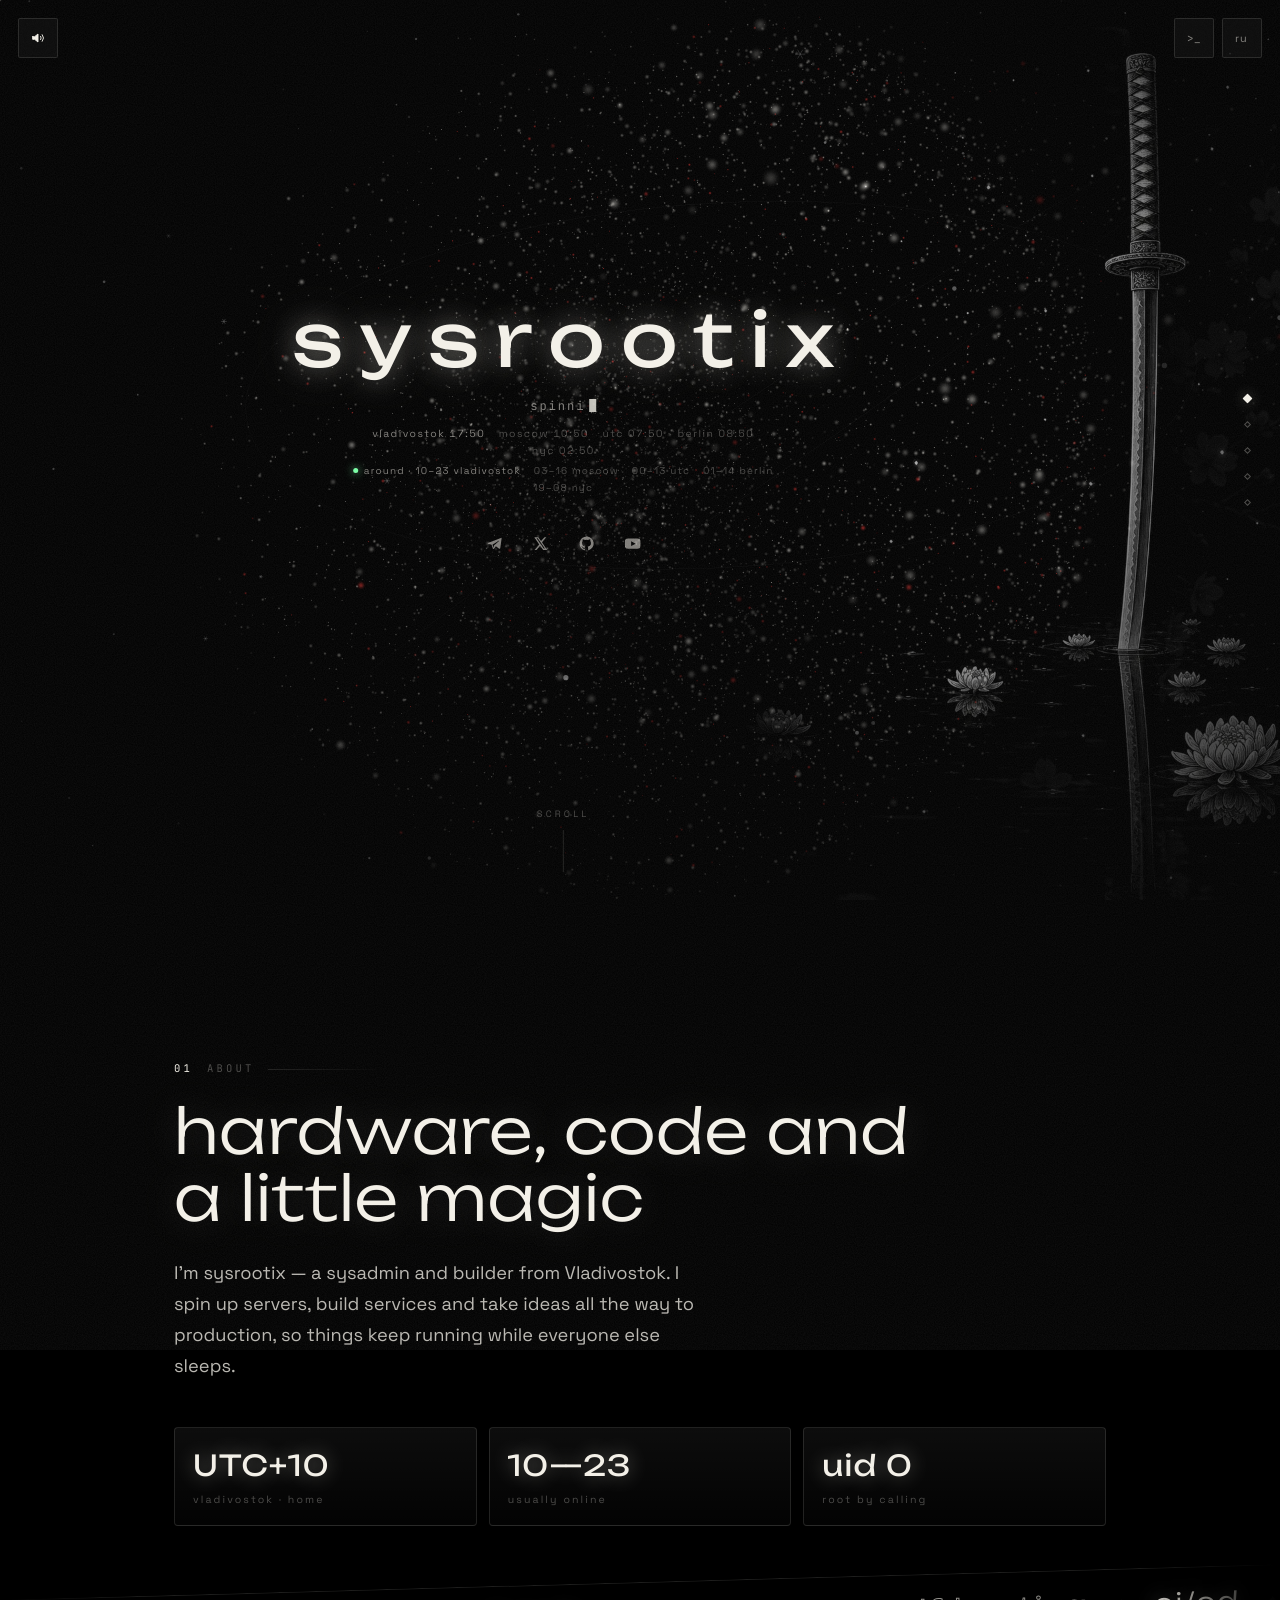
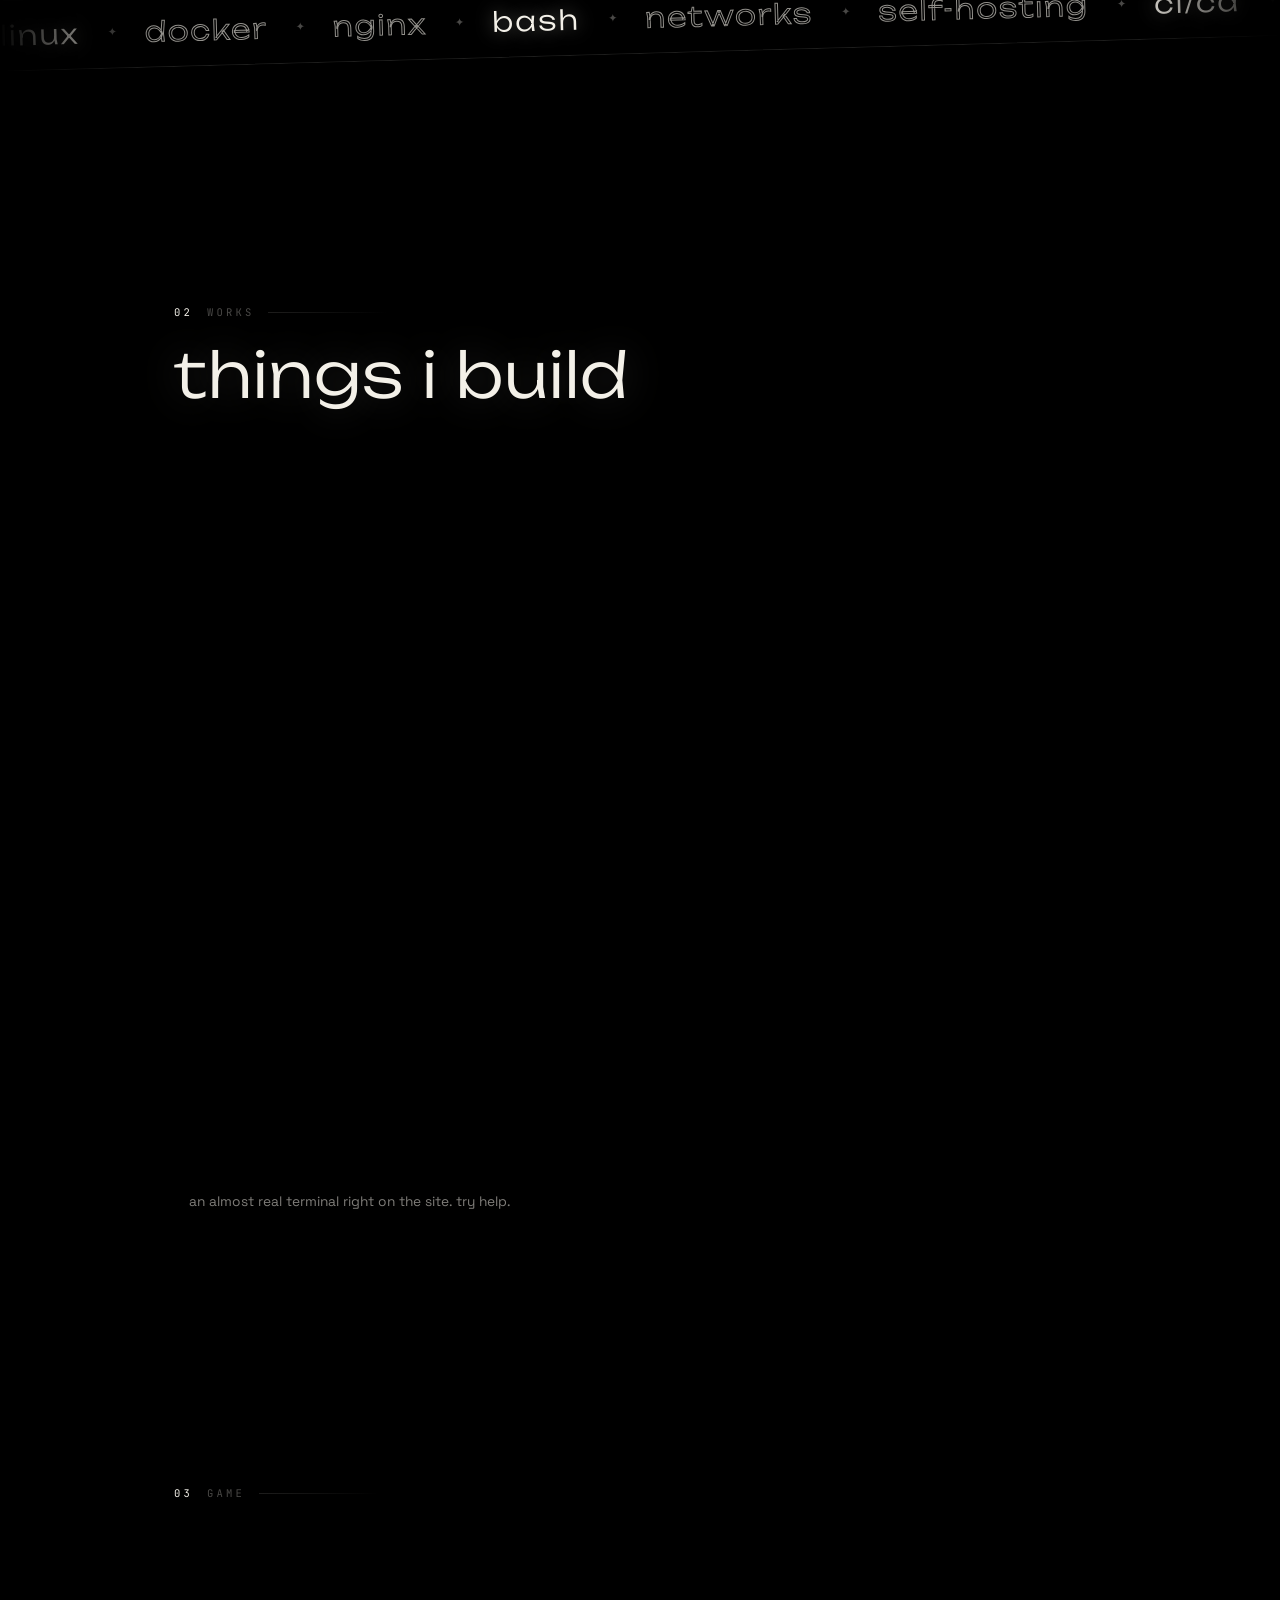
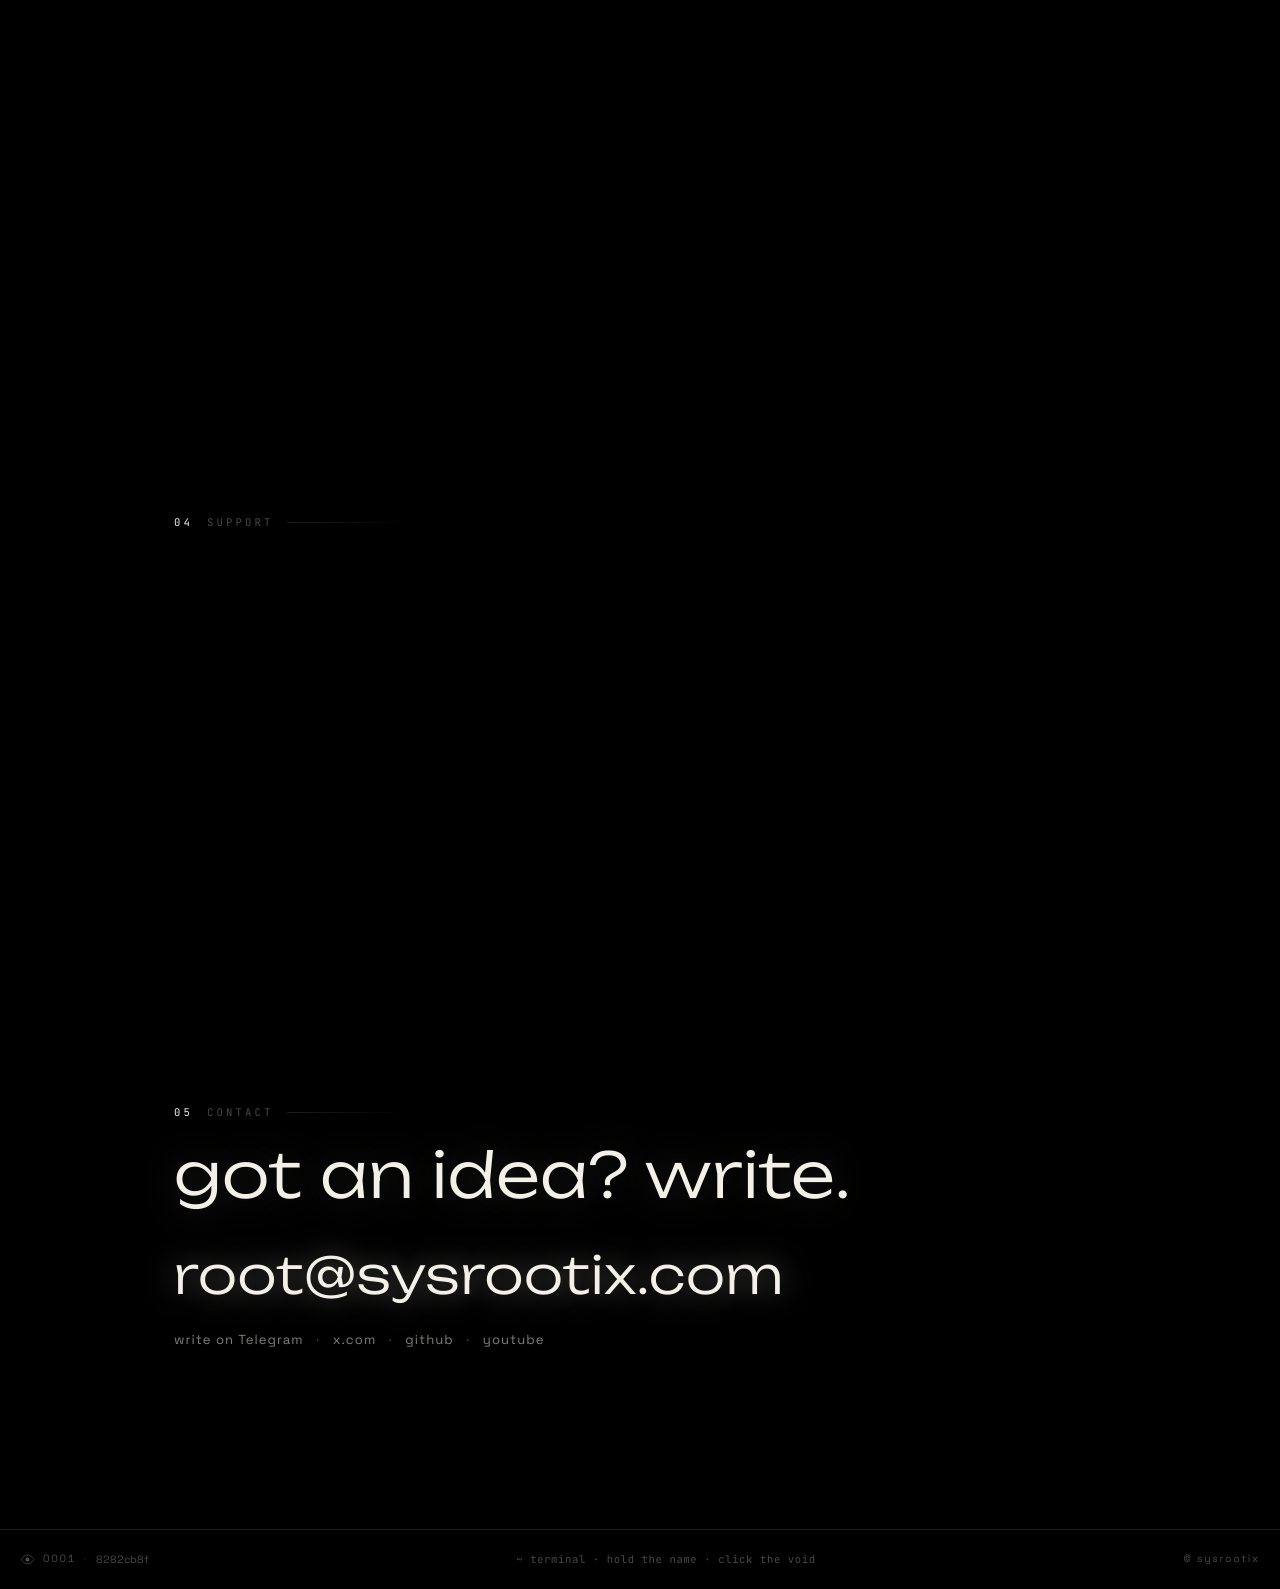
==== index.html @ 0878c4a5 "Turn the card into a 3D portfolio with a particle sigil, terminal and katana.exe game. - Particle si" ====
<!DOCTYPE html>
<html lang="ru">
<head>
  <meta charset="utf-8">
  <meta name="viewport" content="width=device-width, initial-scale=1, viewport-fit=cover">
  <meta name="color-scheme" content="dark">
  <meta name="theme-color" content="#000000">
  <title>sysrootix</title>
  <meta name="description" content="sysadmin / builder / sysrootix">
  <link rel="canonical" href="https://sysrootix.com/">
  <meta property="og:type" content="website">
  <meta property="og:title" content="sysrootix">
  <meta property="og:description" content="sysadmin / builder / sysrootix">
  <meta property="og:url" content="https://sysrootix.com/">
  <meta property="og:image" content="https://sysrootix.com/assets/og.png">
  <meta property="og:image:width" content="1200">
  <meta property="og:image:height" content="630">
  <meta property="og:video" content="https://sysrootix.com/assets/og.mp4">
  <meta property="og:video:type" content="video/mp4">
  <meta property="og:video:width" content="1200">
  <meta property="og:video:height" content="630">
  <meta name="twitter:card" content="summary_large_image">
  <meta name="twitter:title" content="sysrootix">
  <meta name="twitter:description" content="sysadmin / builder / sysrootix">
  <meta name="twitter:image" content="https://sysrootix.com/assets/og.png">
  <link rel="icon" href="assets/favicon.svg" type="image/svg+xml">
  <link rel="icon" href="assets/favicon-32.png" type="image/png" sizes="32x32">
  <link rel="icon" href="assets/favicon-64.png" type="image/png" sizes="64x64">
  <link rel="apple-touch-icon" href="assets/apple-touch.png">
  <link rel="preconnect" href="https://fonts.googleapis.com">
  <link rel="preconnect" href="https://fonts.gstatic.com" crossorigin>
  <link href="https://fonts.googleapis.com/css2?family=JetBrains+Mono:wght@400;500&family=Space+Grotesk:wght@400;500&family=Unbounded:wght@300;400;500&display=swap" rel="stylesheet">
  <link rel="modulepreload" href="assets/vendor/three.module.min.js">
  <link rel="stylesheet" href="styles.css?v=8">
  <script>
    try {
      if (!sessionStorage.getItem("sx.boot") && !matchMedia("(prefers-reduced-motion: reduce)").matches) {
        document.documentElement.classList.add("booting");
      }
    } catch (e) {}
  </script>
</head>
<body>
  <div class="boot" id="boot" aria-hidden="true">
    <pre class="boot-log" id="boot-log"></pre>
    <div class="boot-bar"><span></span></div>
  </div>

  <video class="void" autoplay muted loop playsinline preload="metadata" poster="assets/og.png" aria-hidden="true">
    <source src="assets/og.mp4" type="video/mp4">
  </video>
  <video class="blade" autoplay muted loop playsinline preload="metadata" poster="assets/katana.jpg" aria-hidden="true">
    <source src="assets/katana.mp4?v=2" type="video/mp4">
  </video>
  <canvas id="scene" aria-hidden="true"></canvas>
  <canvas id="field" aria-hidden="true"></canvas>
  <div class="vignette" aria-hidden="true"></div>
  <div class="lamp" aria-hidden="true"></div>
  <div class="grain" aria-hidden="true"></div>
  <div class="progress" aria-hidden="true"><span></span></div>

  <button class="sound" type="button" aria-pressed="true" aria-label="Выключить звук">
    <svg class="i-off" viewBox="0 0 24 24" aria-hidden="true">
      <path d="M4 10v4h3l5 4V6L7 10H4z"/>
      <path d="M16.5 8.5 20 12l-3.5 3.5M20 8.5 16.5 12 20 15.5" fill="none"/>
    </svg>
    <svg class="i-on" viewBox="0 0 24 24" aria-hidden="true">
      <path d="M4 10v4h3l5 4V6L7 10H4z"/>
      <path d="M16 9.5a4.5 4.5 0 0 1 0 5M18.4 7a8 8 0 0 1 0 10" fill="none"/>
    </svg>
  </button>
  <div class="top-right">
    <button class="chip js-term" type="button" aria-label="Терминал" data-i18n-aria="term">&gt;_</button>
    <button class="chip lang" type="button" id="lang" aria-label="English">en</button>
  </div>

  <nav class="dots" aria-label="Разделы" data-i18n-aria="sections">
    <a href="#top" data-i18n-aria="navTop" aria-label="Наверх"><span></span></a>
    <a href="#about" data-i18n-aria="navAbout" aria-label="Обо мне"><span></span></a>
    <a href="#works" data-i18n-aria="navWorks" aria-label="Работы"><span></span></a>
    <a href="#play" data-i18n-aria="navPlay" aria-label="Игра"><span></span></a>
    <a href="#contact" data-i18n-aria="navContact" aria-label="Связь"><span></span></a>
  </nav>

  <main>
    <section class="hero" id="top" data-shape="0">
      <img class="sigil" src="assets/logo.svg" alt="" width="120" height="120">
      <h1 class="name" id="name" aria-label="sysrootix"><span>s</span><span>y</span><span>s</span><span>r</span><span>o</span><span>o</span><span>t</span><span>i</span><span>x</span></h1>
      <p class="status"><span class="typed" id="typed">sysadmin / builder / sysrootix</span><span class="caret" aria-hidden="true"></span></p>
      <p class="when" id="when"></p>
      <p class="hours" id="hours"></p>

      <nav class="socials" data-i18n-aria="socials" aria-label="Соцсети">
        <button type="button" class="js-qr" data-qr="assets/qr/tg.svg" data-copy="https://t.me/sysrootix" data-name="Telegram" data-href="https://t.me/sysrootix" aria-label="QR Telegram">
          <svg viewBox="0 0 24 24" aria-hidden="true"><path d="M20.7 4.3 3.4 10.9c-1.2.5-1.2 1.1-.2 1.4l4.4 1.4 1.7 5.3c.2.6.4.8 1 .8.5 0 .7-.2 1-.6l2.4-3.3 4.6 3.4c.8.5 1.4.2 1.6-.8L21.7 5.4c.3-1.3-.5-1.9-1-1.1zM8.8 13.6l8.8-5.4c.4-.3.8-.1.5.2l-7.1 6.4-.3 3.3-1.9-4.5z"/></svg>
        </button>
        <a href="https://x.com/sysrootix" rel="me noopener noreferrer" target="_blank" aria-label="X">
          <svg viewBox="0 0 24 24" aria-hidden="true"><path d="M17.3 3H20l-6.2 7.1L21 21h-5.5l-4.3-5.7L6 21H3.3l6.6-7.6L3 3h5.6l3.9 5.3L17.3 3zm-1 16.2h1.6L7.8 4.7H6.1l10.2 14.5z"/></svg>
        </a>
        <a href="https://github.com/sysrootix" rel="me noopener noreferrer" target="_blank" aria-label="GitHub">
          <svg viewBox="0 0 24 24" aria-hidden="true"><path d="M12 2a10 10 0 0 0-3.2 19.5c.5.1.7-.2.7-.5v-1.7c-2.9.6-3.5-1.4-3.5-1.4-.5-1.1-1.1-1.4-1.1-1.4-.9-.6.1-.6.1-.6 1 .1 1.5 1 1.5 1 .9 1.5 2.4 1.1 3 .8.1-.6.4-1.1.6-1.3-2.3-.3-4.7-1.2-4.7-5.1 0-1.1.4-2 1-2.7-.1-.3-.4-1.3.1-2.7 0 0 .8-.3 2.7 1a9.3 9.3 0 0 1 5 0c1.9-1.3 2.7-1 2.7-1 .5 1.4.2 2.4.1 2.7.7.7 1 1.6 1 2.7 0 4-2.4 4.8-4.7 5.1.4.3.7.9.7 1.9v2.8c0 .3.2.6.7.5A10 10 0 0 0 12 2z"/></svg>
        </a>
        <a href="https://youtube.com/@sysrootix" rel="noopener noreferrer" target="_blank" aria-label="YouTube">
          <svg viewBox="0 0 24 24" aria-hidden="true"><path d="M23 12.2s0-3.4-.4-5c-.2-.9-.9-1.6-1.8-1.8C19.1 5 12 5 12 5s-7.1 0-8.8.4c-.9.2-1.6.9-1.8 1.8C1 8.8 1 12.2 1 12.2s0 3.4.4 5c.2.9.9 1.6 1.8 1.8C4.9 19.4 12 19.4 12 19.4s7.1 0 8.8-.4c.9-.2 1.6-.9 1.8-1.8.4-1.6.4-5 .4-5zM9.8 15.6V8.8l6.2 3.4-6.2 3.4z"/></svg>
        </a>
      </nav>
      <a class="cue" href="#about">
        <span data-i18n="scroll">листай</span>
        <i aria-hidden="true"></i>
      </a>
    </section>

    <section class="block about" id="about" data-shape="1">
      <p class="kicker"><b>01</b><span data-i18n="navAbout">обо мне</span></p>
      <h2 class="title reveal" data-i18n="aboutTitle">железо, код и&nbsp;немного магии</h2>
      <p class="lead reveal" data-i18n="aboutText">Я — sysrootix. Системный администратор и билдер из Владивостока. Поднимаю серверы, собираю сервисы и довожу идеи до продакшена — чтобы всё работало, пока остальные спят.</p>
      <div class="facts">
        <div class="fact reveal">
          <b>UTC+10</b>
          <span data-i18n="fact1">владивосток · дом</span>
        </div>
        <div class="fact reveal">
          <b>10—23</b>
          <span data-i18n="fact2">обычно на связи</span>
        </div>
        <div class="fact reveal">
          <b>uid 0</b>
          <span data-i18n="fact3">root по призванию</span>
        </div>
      </div>
      <div class="marquee" aria-hidden="true">
        <div class="marquee-track">
          <span>linux</span><i>✦</i><span>docker</span><i>✦</i><span>nginx</span><i>✦</i><span>bash</span><i>✦</i><span>networks</span><i>✦</i><span>self-hosting</span><i>✦</i><span>ci/cd</span><i>✦</i><span>automation</span><i>✦</i><span>web</span><i>✦</i><span>security</span><i>✦</i>
          <span>linux</span><i>✦</i><span>docker</span><i>✦</i><span>nginx</span><i>✦</i><span>bash</span><i>✦</i><span>networks</span><i>✦</i><span>self-hosting</span><i>✦</i><span>ci/cd</span><i>✦</i><span>automation</span><i>✦</i><span>web</span><i>✦</i><span>security</span><i>✦</i>
        </div>
      </div>
    </section>

    <section class="block works" id="works" data-shape="2">
      <p class="kicker"><b>02</b><span data-i18n="navWorks">работы</span></p>
      <h2 class="title reveal" data-i18n="worksTitle">что я строю</h2>
      <div class="cards">
        <a class="card reveal" href="https://sysrootix.watch/" rel="noopener noreferrer" target="_blank">
          <span class="card-glare" aria-hidden="true"></span>
          <span class="card-art art-watch" aria-hidden="true">
            <span class="piece-scan"></span>
            <span class="piece-play"></span>
            <span class="rec">● live</span>
          </span>
          <span class="card-tag" data-i18n="project">мой проект</span>
          <span class="card-name">sysrootix.watch</span>
          <span class="card-text" data-i18n="watchText">кино и сериалы в одном месте. свой онлайн-кинотеатр.</span>
          <svg class="card-go" viewBox="0 0 24 24" aria-hidden="true"><path d="M7 17 17 7M10 7h7v7" fill="none"/></svg>
        </a>
        <a class="card reveal" href="game.html">
          <span class="card-glare" aria-hidden="true"></span>
          <span class="card-art art-game" aria-hidden="true">
            <img src="assets/katana.webp" alt="" loading="lazy">
            <span class="slash"></span>
          </span>
          <span class="card-tag" data-i18n="gameTag">новое · 3d игра</span>
          <span class="card-name">katana.exe</span>
          <span class="card-text" data-i18n="gameText">разруби баги катаной, пока они не уронили прод.</span>
          <svg class="card-go" viewBox="0 0 24 24" aria-hidden="true"><path d="M7 17 17 7M10 7h7v7" fill="none"/></svg>
        </a>
        <button class="card reveal js-term" type="button">
          <span class="card-glare" aria-hidden="true"></span>
          <span class="card-art art-term" aria-hidden="true">
            <span class="mini-term">root@sysrootix:~# <i>_</i></span>
          </span>
          <span class="card-tag" data-i18n="termTag">пасхалка · нажми ~</span>
          <span class="card-name">root@sysrootix</span>
          <span class="card-text" data-i18n="termText">почти настоящий терминал прямо на сайте. попробуй help.</span>
          <svg class="card-go" viewBox="0 0 24 24" aria-hidden="true"><path d="M7 17 17 7M10 7h7v7" fill="none"/></svg>
        </button>
        <div class="card card-soon reveal">
          <span class="card-glare" aria-hidden="true"></span>
          <span class="card-art art-soon" aria-hidden="true"><span class="noise"></span><b>compiling…</b></span>
          <span class="card-tag" data-i18n="soonTag">скоро</span>
          <span class="card-name">next.build</span>
          <span class="card-text" data-i18n="soonText">следующий проект уже собирается. следи в telegram.</span>
        </div>
      </div>
    </section>

    <section class="block play" id="play" data-shape="3">
      <p class="kicker"><b>03</b><span data-i18n="navPlay">игра</span></p>
      <h2 class="title title-xl reveal"><span class="glitch" data-text="katana.exe">katana.exe</span></h2>
      <p class="lead reveal" data-i18n="playText">3D мини-игра прямо в браузере. Режь баги мышкой или пальцем, собирай комбо и не задень прод — он один.</p>
      <div class="play-row reveal">
        <a class="btn" href="game.html">
          <span data-i18n="playBtn">играть</span>
          <svg viewBox="0 0 24 24" aria-hidden="true"><path d="M5 12h14M13 6l6 6-6 6" fill="none"/></svg>
        </a>
        <span class="best"><span data-i18n="best">рекорд</span> <b id="best">0</b></span>
      </div>
    </section>

    <section class="block support" id="support" data-shape="4">
      <p class="kicker"><b>04</b><span data-i18n="navSupport">поддержать</span></p>
      <div class="pay reveal" data-i18n-aria="pay" aria-label="Крипта">
        <p class="pay-head" data-i18n="payHead">крипта · qr</p>
        <div class="pay-row">
          <button type="button" class="pay-k" data-qr="assets/qr/btc.svg" data-copy="bc1qs4v7w36lzer9m55c70hle0d44fupzhjf9anpfz" data-name="BTC" aria-label="QR BTC">
            <svg class="coin" style="color:#f7931a" viewBox="0 0 24 24" aria-hidden="true"><circle cx="12" cy="12" r="9.2" fill="none" stroke="currentColor" stroke-width="1.5"/><path d="M10 7.2v9.6M9.2 9.4h4.1c1.35 0 2.2.58 2.2 1.55 0 .9-.72 1.45-2.05 1.45H9.2m0 0h4.4c1.45 0 2.35.6 2.35 1.7 0 1.12-.9 1.7-2.4 1.7H9.2" fill="none" stroke="currentColor" stroke-width="1.5" stroke-linejoin="round"/></svg>
            BTC
          </button>
          <span class="pay-v">bc1qs4v7w36lzer9m55c70hle0d44fupzhjf9anpfz</span>
          <button type="button" class="copy" data-copy="bc1qs4v7w36lzer9m55c70hle0d44fupzhjf9anpfz" aria-label="Скопировать BTC"></button>
        </div>
        <div class="pay-row">
          <button type="button" class="pay-k" data-qr="assets/qr/eth.svg" data-copy="0xDc8B865945b4CDE36fe27c9B90541Fa7e986d939" data-name="ETH" aria-label="QR ETH">
            <svg class="coin" style="color:#627eea" viewBox="0 0 24 24" aria-hidden="true"><path d="M12 3.2 18.6 12 12 15.4 5.4 12 12 3.2z"/><path d="M12 16.2 18.6 12.8 12 20.8 5.4 12.8 12 16.2z" opacity=".72"/></svg>
            ETH
          </button>
          <span class="pay-v">0xDc8B865945b4CDE36fe27c9B90541Fa7e986d939</span>
          <button type="button" class="copy" data-copy="0xDc8B865945b4CDE36fe27c9B90541Fa7e986d939" aria-label="Скопировать ETH"></button>
        </div>
        <div class="pay-row">
          <button type="button" class="pay-k" data-qr="assets/qr/usdt.svg" data-copy="TMpKUdqXVVfwroL4ehXkLsMyG4eMSBYXta" data-name="USDT TRC20" aria-label="QR USDT TRC20">
            <svg class="coin" style="color:#26a17b" viewBox="0 0 24 24" aria-hidden="true"><path d="M12 3.4 19.6 8v8L12 20.6 4.4 16V8L12 3.4z" fill="none" stroke="currentColor" stroke-width="1.5" stroke-linejoin="round"/><path d="M8.4 9.6h7.2M12 9.6V16" fill="none" stroke="currentColor" stroke-width="1.5" stroke-linecap="round"/></svg>
            USDT
          </button>
          <span class="pay-v">TMpKUdqXVVfwroL4ehXkLsMyG4eMSBYXta</span>
          <button type="button" class="copy" data-copy="TMpKUdqXVVfwroL4ehXkLsMyG4eMSBYXta" aria-label="Скопировать USDT TRC20"></button>
        </div>
        <div class="pay-row">
          <button type="button" class="pay-k" data-qr="assets/qr/sol.svg" data-copy="DfweDGpSnivAdJz4PQPYHKjsgy2a8irTMiB6fFxEq54q" data-name="SOL" aria-label="QR SOL">
            <svg class="coin" style="color:#9945ff" viewBox="0 0 24 24" aria-hidden="true"><path d="M7.2 8.2h10.4L15 5.6H4.8z"/><path d="M7.2 13.1h10.4L15 10.5H4.8z"/><path d="M7.2 18h10.4L15 15.4H4.8z"/></svg>
            SOL
          </button>
          <span class="pay-v">DfweDGpSnivAdJz4PQPYHKjsgy2a8irTMiB6fFxEq54q</span>
          <button type="button" class="copy" data-copy="DfweDGpSnivAdJz4PQPYHKjsgy2a8irTMiB6fFxEq54q" aria-label="Скопировать SOL"></button>
        </div>
        <div class="pay-row">
          <button type="button" class="pay-k" data-qr="assets/qr/ton.svg" data-copy="UQCNXE2iml5v4GK-HHowYJBf9_AzAWVIch4uUjuk2HbuEeGJ" data-name="TON" aria-label="QR TON">
            <svg class="coin" style="color:#0098ea" viewBox="0 0 24 24" aria-hidden="true"><path d="M12 3.2 20.5 8.2v7.6L12 20.8 3.5 15.8V8.2L12 3.2z" fill="none" stroke="currentColor" stroke-width="1.5" stroke-linejoin="round"/><path d="M8 10.2h8L12 16.6 8 10.2z"/></svg>
            TON
          </button>
          <span class="pay-v">UQCNXE2iml5v4GK-HHowYJBf9_AzAWVIch4uUjuk2HbuEeGJ</span>
          <button type="button" class="copy" data-copy="UQCNXE2iml5v4GK-HHowYJBf9_AzAWVIch4uUjuk2HbuEeGJ" aria-label="Скопировать TON"></button>
        </div>
        <div class="pay-row">
          <button type="button" class="pay-k" data-qr="assets/qr/ton.svg" data-copy="UQCNXE2iml5v4GK-HHowYJBf9_AzAWVIch4uUjuk2HbuEeGJ" data-name="TON USDT" aria-label="QR TON USDT">
            <svg class="coin" style="color:#2ea6ff" viewBox="0 0 24 24" aria-hidden="true"><path d="M12 3.4 19.6 8v8L12 20.6 4.4 16V8L12 3.4z" fill="none" stroke="currentColor" stroke-width="1.5" stroke-linejoin="round"/><path d="M8.4 9.6h7.2M12 9.6V16" fill="none" stroke="currentColor" stroke-width="1.5" stroke-linecap="round"/></svg>
            TON₮
          </button>
          <span class="pay-v">UQCNXE2iml5v4GK-HHowYJBf9_AzAWVIch4uUjuk2HbuEeGJ</span>
          <button type="button" class="copy" data-copy="UQCNXE2iml5v4GK-HHowYJBf9_AzAWVIch4uUjuk2HbuEeGJ" aria-label="Скопировать TON USDT"></button>
        </div>
        <div class="pay-row">
          <button type="button" class="pay-k" data-qr="assets/qr/doge.svg" data-copy="DSV8tDr6gWE1qu2ssozo8neZLxa9QfmxzU" data-name="DOGE" aria-label="QR DOGE">
            <svg class="coin" style="color:#c2a633" viewBox="0 0 24 24" aria-hidden="true"><circle cx="12" cy="12" r="9.2" fill="none" stroke="currentColor" stroke-width="1.5"/><path d="M10 8h3.1c2.1 0 3.4 1.45 3.4 4s-1.3 4-3.4 4H10V8z" fill="none" stroke="currentColor" stroke-width="1.5" stroke-linejoin="round"/></svg>
            DOGE
          </button>
          <span class="pay-v">DSV8tDr6gWE1qu2ssozo8neZLxa9QfmxzU</span>
          <button type="button" class="copy" data-copy="DSV8tDr6gWE1qu2ssozo8neZLxa9QfmxzU" aria-label="Скопировать DOGE"></button>
        </div>
      </div>
    </section>

    <section class="block contact" id="contact" data-shape="4">
      <p class="kicker"><b>05</b><span data-i18n="navContact">связь</span></p>
      <h2 class="title reveal" data-i18n="contactTitle">есть идея? пиши.</h2>
      <a class="mail reveal" href="mailto:root@sysrootix.com" data-magnet>root@sysrootix.com</a>
      <p class="contact reveal">
        <a href="https://t.me/sysrootix" rel="noopener noreferrer" target="_blank" data-i18n="tg">написать в Telegram</a>
        <span class="sep" aria-hidden="true">·</span>
        <a href="https://x.com/sysrootix" rel="me noopener noreferrer" target="_blank">x.com</a>
        <span class="sep" aria-hidden="true">·</span>
        <a href="https://github.com/sysrootix" rel="me noopener noreferrer" target="_blank">github</a>
        <span class="sep" aria-hidden="true">·</span>
        <a href="https://youtube.com/@sysrootix" rel="noopener noreferrer" target="_blank">youtube</a>
      </p>
    </section>
  </main>

  <footer>
    <div class="views" data-i18n-aria="views" aria-label="Просмотры">
      <svg viewBox="0 0 24 24" aria-hidden="true">
        <path d="M2 12s3.6-7 10-7 10 7 10 7-3.6 7-10 7S2 12 2 12z" fill="none"/>
        <circle cx="12" cy="12" r="2.6"/>
      </svg>
      <span id="count">0001</span>
      <span class="dot-sep" aria-hidden="true">·</span>
      <button type="button" class="sess" id="sess" aria-label="session"></button>
    </div>
    <span class="hint" data-i18n="hint">~ терминал · зажми имя · кликни в пустоту</span>
    <span>© sysrootix</span>
  </footer>
  <div class="echo" id="echo" aria-hidden="true"></div>

  <div class="term" id="term" role="dialog" aria-modal="true" aria-label="Терминал" hidden>
    <div class="term-win">
      <div class="term-bar">
        <i></i><i></i><i></i>
        <span>root@sysrootix: ~</span>
        <button type="button" class="term-x" id="term-x" aria-label="Закрыть">×</button>
      </div>
      <div class="term-out" id="term-out"></div>
      <form class="term-line" id="term-form" autocomplete="off">
        <label for="term-in">root@sysrootix:~#</label>
        <input id="term-in" type="text" spellcheck="false" autocapitalize="off" autocomplete="off" enterkeyhint="send">
      </form>
    </div>
  </div>

  <dialog class="sheet" id="qr-sheet">
    <img id="qr-img" alt="">
    <p class="sheet-name" id="qr-name"></p>
    <p class="sheet-addr" id="qr-addr"></p>
    <button type="button" class="sheet-copy" id="qr-copy" data-i18n="copy">скопировать</button>
    <a class="sheet-open" id="qr-open" hidden rel="noopener noreferrer" target="_blank" data-i18n="open">открыть</a>
    <button type="button" class="sheet-copy" id="qr-close" data-i18n="close">закрыть</button>
  </dialog>
  <div class="toast" role="status" aria-live="polite">скопировано</div>
  <audio id="ambient" src="assets/ambient.mp3?v=5" loop autoplay preload="auto"></audio>
  <script>
    (function () {
      var a = document.getElementById("ambient");
      a.volume = 0.4;
      var go = function () { a.play().catch(function () {}); };
      go();
      a.addEventListener("canplay", go);
      a.addEventListener("canplaythrough", go);
    })();
  </script>
  <script src="script.js?v=8"></script>
  <script src="terminal.js?v=1"></script>
  <script type="module" src="scene.js?v=1"></script>
</body>
</html>
---- styles.css ----
:root {
  --bg: #000;
  --fg: #f3f0e8;
  --muted: rgba(243, 240, 232, 0.52);
  --faint: rgba(243, 240, 232, 0.3);
  --line: rgba(243, 240, 232, 0.12);
  --glass: rgba(243, 240, 232, 0.035);
  --glow: rgba(243, 240, 232, 0.42);
  --ember: #ff4a3d;
  --ease: cubic-bezier(0.22, 0.8, 0.2, 1);
  --font: "Space Grotesk", ui-sans-serif, system-ui, sans-serif;
  --display: "Unbounded", "Space Grotesk", ui-sans-serif, sans-serif;
  --mono: "JetBrains Mono", ui-monospace, "SFMono-Regular", Menlo, monospace;
  --hero: 0;
}

*,
*::before,
*::after {
  box-sizing: border-box;
}

html,
body {
  margin: 0;
  background: var(--bg);
  color: var(--fg);
}

html {
  color-scheme: dark;
  scroll-behavior: smooth;
}

body {
  font-family: var(--font);
  min-height: 100dvh;
  overflow-x: hidden;
  -webkit-font-smoothing: antialiased;
  text-rendering: geometricPrecision;
}

::selection {
  background: rgba(243, 240, 232, 0.9);
  color: #000;
}

html.booting body {
  overflow: hidden;
}

/* ---------- background layers ---------- */

#scene,
#field {
  position: fixed;
  inset: 0;
  width: 100%;
  height: 100%;
  pointer-events: none;
}

#scene {
  z-index: 2;
}

#field {
  z-index: 3;
}

.vignette {
  position: fixed;
  inset: 0;
  z-index: 4;
  pointer-events: none;
  background:
    radial-gradient(120% 90% at 50% 42%, transparent 40%, rgba(0, 0, 0, 0.42) 100%),
    linear-gradient(90deg, rgba(0, 0, 0, 0.36) 0%, transparent 28%, transparent 72%, rgba(0, 0, 0, 0.2) 100%);
}

.lamp {
  position: fixed;
  inset: 0;
  z-index: 4;
  pointer-events: none;
  background: radial-gradient(
    ellipse 62% 52% at var(--lx, 50%) var(--ly, 42%),
    transparent 0%,
    rgba(0, 0, 0, 0.1) 40%,
    rgba(0, 0, 0, 0.42) 80%,
    rgba(0, 0, 0, 0.56) 100%
  );
}

.grain {
  position: fixed;
  inset: -50%;
  z-index: 4;
  pointer-events: none;
  opacity: 0.07;
  background-image: url("data:image/svg+xml;utf8,<svg xmlns='http://www.w3.org/2000/svg' width='160' height='160'><filter id='n'><feTurbulence type='fractalNoise' baseFrequency='.9' numOctaves='2' stitchTiles='stitch'/><feColorMatrix values='0 0 0 0 1 0 0 0 0 1 0 0 0 0 1 0 0 0 .9 0'/></filter><rect width='100%' height='100%' filter='url(%23n)'/></svg>");
  animation: grain 0.9s steps(4) infinite;
}

.void {
  position: fixed;
  inset: 0;
  z-index: 0;
  width: 100%;
  height: 100%;
  object-fit: cover;
  object-position: 70% 80%;
  pointer-events: none;
  mix-blend-mode: screen;
  opacity: calc(0.3 - var(--hero) * 0.14);
  mask-image: radial-gradient(ellipse 80% 88% at 42% 38%, transparent 0%, transparent 58%, rgba(0, 0, 0, 0.45) 78%, #000 100%);
  -webkit-mask-image: radial-gradient(ellipse 80% 88% at 42% 38%, transparent 0%, transparent 58%, rgba(0, 0, 0, 0.45) 78%, #000 100%);
}

.blade {
  position: fixed;
  right: 0;
  top: 0;
  z-index: 1;
  display: block;
  height: 100dvh;
  width: min(42vw, 540px);
  object-fit: cover;
  object-position: 78% 50%;
  pointer-events: none;
  mix-blend-mode: screen;
  opacity: calc(0.9 - var(--hero) * 0.62);
  transform: translateX(calc(var(--hero) * 6vw));
  mask-image: linear-gradient(90deg, transparent 0%, #000 32%, #000 100%);
  -webkit-mask-image: linear-gradient(90deg, transparent 0%, #000 32%, #000 100%);
}

.progress {
  position: fixed;
  left: 0;
  right: 0;
  top: 0;
  z-index: 9;
  height: 2px;
  pointer-events: none;
}

.progress span {
  display: block;
  height: 100%;
  width: 100%;
  transform-origin: 0 50%;
  transform: scaleX(var(--progress, 0));
  background: linear-gradient(90deg, transparent, var(--fg));
  box-shadow: 0 0 12px var(--glow);
}

/* ---------- boot ---------- */

.boot {
  display: none;
}

html.booting .boot {
  position: fixed;
  inset: 0;
  z-index: 50;
  display: flex;
  flex-direction: column;
  justify-content: flex-end;
  padding: max(24px, env(safe-area-inset-top)) 24px max(32px, env(safe-area-inset-bottom));
  background: #000;
  font-family: var(--mono);
  cursor: pointer;
  transition: opacity 0.6s ease, clip-path 0.9s var(--ease);
  clip-path: inset(0 0 0 0);
}

.boot.out {
  opacity: 0;
  clip-path: inset(50% 0 50% 0);
  pointer-events: none;
}

.boot-log {
  margin: 0;
  max-width: 720px;
  font: inherit;
  font-size: clamp(0.62rem, 1.6vw, 0.78rem);
  line-height: 1.7;
  color: var(--muted);
  white-space: pre-wrap;
  word-break: break-word;
}

.boot-log b {
  font-weight: 400;
  color: var(--fg);
}

.boot-log em {
  font-style: normal;
  color: var(--ember);
}

.boot-bar {
  margin-top: 18px;
  height: 1px;
  max-width: 720px;
  background: var(--line);
}

.boot-bar span {
  display: block;
  height: 100%;
  width: var(--boot, 0%);
  background: var(--fg);
  box-shadow: 0 0 12px var(--glow);
  transition: width 0.12s linear;
}

/* ---------- chrome ---------- */

.sound,
.chip {
  position: fixed;
  top: max(18px, env(safe-area-inset-top));
  z-index: 10;
  width: 40px;
  height: 40px;
  padding: 0;
  display: grid;
  place-items: center;
  color: var(--muted);
  background: var(--glass);
  border: 1px solid var(--line);
  border-radius: 2px;
  cursor: pointer;
  font: inherit;
  font-size: 0.68rem;
  letter-spacing: 0.12em;
  text-transform: lowercase;
  backdrop-filter: blur(16px);
  -webkit-backdrop-filter: blur(16px);
  transition: border-color 0.25s ease, box-shadow 0.25s ease, color 0.25s ease;
}

.sound {
  left: max(18px, env(safe-area-inset-left));
  color: var(--fg);
}

.top-right {
  position: fixed;
  top: max(18px, env(safe-area-inset-top));
  right: max(18px, env(safe-area-inset-right));
  z-index: 10;
  display: flex;
  gap: 8px;
}

.chip {
  position: static;
}

.js-term.chip {
  font-family: var(--mono);
  letter-spacing: 0;
}

.sound:hover,
.sound:focus-visible,
.chip:hover,
.chip:focus-visible {
  color: var(--fg);
  border-color: rgba(243, 240, 232, 0.32);
  box-shadow: 0 0 22px rgba(243, 240, 232, 0.12);
  outline: none;
}

.sound svg {
  width: 16px;
  height: 16px;
  fill: currentColor;
  stroke: currentColor;
  stroke-width: 1.4;
  stroke-linejoin: round;
  stroke-linecap: round;
}

.sound .i-on { display: none; }
.sound[aria-pressed="true"] .i-on { display: block; }
.sound[aria-pressed="true"] .i-off { display: none; }

.dots {
  position: fixed;
  right: max(22px, env(safe-area-inset-right));
  top: 50%;
  z-index: 10;
  display: flex;
  flex-direction: column;
  gap: 4px;
  transform: translateY(-50%);
}

.dots a {
  display: grid;
  place-items: center;
  width: 22px;
  height: 22px;
}

.dots span {
  width: 5px;
  height: 5px;
  border: 1px solid var(--faint);
  transform: rotate(45deg);
  transition: background 0.3s ease, border-color 0.3s ease, transform 0.4s var(--ease), box-shadow 0.3s ease;
}

.dots a:hover span,
.dots a:focus-visible span {
  border-color: var(--fg);
}

.dots a.on span {
  background: var(--fg);
  border-color: var(--fg);
  transform: rotate(45deg) scale(1.35);
  box-shadow: 0 0 10px var(--glow);
}

.dots a:focus-visible {
  outline: none;
}

/* ---------- layout ---------- */

main {
  position: relative;
  z-index: 5;
}

section {
  position: relative;
}

.hero {
  min-height: 100svh;
  display: flex;
  flex-direction: column;
  align-items: center;
  justify-content: center;
  padding: 88px 24px 120px;
  text-align: center;
}

.sigil {
  width: clamp(72px, 16vw, 108px);
  height: auto;
  margin: 0 0 20px;
  filter:
    drop-shadow(0 0 10px rgba(255, 255, 255, 0.28))
    drop-shadow(0 0 28px rgba(255, 255, 255, 0.12));
  animation: glow 6.5s ease-in-out infinite;
}

html.gl .sigil {
  display: none;
}

h1 {
  margin: 0;
  font-family: var(--display);
  font-weight: 400;
  font-size: clamp(2rem, 7.4vw, 4.6rem);
  letter-spacing: 0.22em;
  margin-right: -0.22em;
  text-transform: lowercase;
  line-height: 1;
  text-shadow: 0 0 28px var(--glow), 0 0 80px rgba(243, 240, 232, 0.2);
  user-select: none;
  -webkit-user-select: none;
  -webkit-touch-callout: none;
  cursor: default;
  touch-action: manipulation;
}

h1 span {
  display: inline-block;
  will-change: transform;
  transition: transform 0.7s var(--ease), opacity 0.7s ease, filter 0.7s ease;
}

html.booting h1 span,
h1.pre span {
  opacity: 0;
  filter: blur(8px);
  transform: translateY(0.4em);
}

.status {
  margin: 20px 0 0;
  min-height: 1.2em;
  font-family: var(--mono);
  font-size: 0.76rem;
  letter-spacing: 0.16em;
  text-transform: lowercase;
  color: var(--muted);
}

.caret {
  display: inline-block;
  width: 0.55em;
  height: 1em;
  margin-left: 4px;
  vertical-align: -0.15em;
  background: var(--fg);
  opacity: 0.8;
  animation: blink 1.05s steps(1) infinite;
}

.when {
  margin: 14px 0 0;
  max-width: 28rem;
  display: flex;
  flex-wrap: wrap;
  justify-content: center;
  gap: 0.28rem 0.85rem;
  font-size: 0.65rem;
  letter-spacing: 0.14em;
  text-transform: lowercase;
  color: var(--faint);
  font-variant-numeric: tabular-nums;
}

.when span,
.hours span {
  white-space: nowrap;
}

.when-home,
.hours-now {
  color: var(--muted);
}

.hours-now::before {
  content: "";
  display: inline-block;
  width: 5px;
  height: 5px;
  margin-right: 6px;
  border-radius: 50%;
  background: #7dffa8;
  box-shadow: 0 0 8px #7dffa8;
  vertical-align: 0.1em;
  animation: pulse 2s ease-in-out infinite;
}

.hours {
  margin: 6px 0 0;
  max-width: 30rem;
  display: flex;
  flex-wrap: wrap;
  justify-content: center;
  gap: 0.22rem 0.8rem;
  font-size: 0.62rem;
  letter-spacing: 0.12em;
  text-transform: lowercase;
  color: var(--faint);
}

.socials {
  display: flex;
  gap: 6px;
  margin: 30px 0 0;
}

.socials a,
.socials button {
  width: 40px;
  height: 40px;
  display: grid;
  place-items: center;
  color: var(--muted);
  border: 1px solid transparent;
  border-radius: 2px;
  transition: color 0.2s ease, transform 0.3s var(--ease), border-color 0.3s ease, background 0.3s ease;
}

.socials button {
  padding: 0;
  background: transparent;
  cursor: pointer;
}

.socials a:hover,
.socials a:focus-visible,
.socials button:hover,
.socials button:focus-visible {
  color: var(--fg);
  transform: translateY(-3px);
  border-color: var(--line);
  background: var(--glass);
  outline: none;
  filter: drop-shadow(0 0 10px rgba(255, 255, 255, 0.35));
}

.socials svg {
  width: 17px;
  height: 17px;
  fill: currentColor;
}

.cue {
  position: absolute;
  left: 50%;
  bottom: max(28px, env(safe-area-inset-bottom));
  display: flex;
  flex-direction: column;
  align-items: center;
  gap: 10px;
  transform: translateX(-50%);
  color: var(--faint);
  font-size: 0.58rem;
  letter-spacing: 0.34em;
  text-transform: uppercase;
  text-decoration: none;
  opacity: calc(1 - var(--hero) * 3);
}

.cue i {
  position: relative;
  width: 1px;
  height: 42px;
  overflow: hidden;
  background: var(--line);
}

.cue i::after {
  content: "";
  position: absolute;
  left: 0;
  top: -40%;
  width: 1px;
  height: 40%;
  background: var(--fg);
  animation: drip 2.2s var(--ease) infinite;
}

.block {
  width: min(100%, 980px);
  margin: 0 auto;
  padding: 18vh 24px 10vh;
}

.kicker {
  display: flex;
  align-items: center;
  gap: 14px;
  margin: 0 0 22px;
  font-family: var(--mono);
  font-size: 0.66rem;
  letter-spacing: 0.3em;
  text-transform: uppercase;
  color: var(--faint);
}

.kicker b {
  font-weight: 400;
  color: var(--fg);
}

.kicker::after {
  content: "";
  flex: 0 1 120px;
  height: 1px;
  background: linear-gradient(90deg, var(--line), transparent);
}

.title {
  margin: 0;
  max-width: 14em;
  font-family: var(--display);
  font-weight: 300;
  font-size: clamp(1.9rem, 5.4vw, 3.9rem);
  line-height: 1.08;
  letter-spacing: 0.01em;
  text-transform: lowercase;
  text-shadow: 0 0 40px rgba(243, 240, 232, 0.18);
}

.title-xl {
  font-size: clamp(2.6rem, 11vw, 7.6rem);
  font-weight: 400;
  letter-spacing: 0.02em;
}

.lead {
  margin: 26px 0 0;
  max-width: 34rem;
  font-size: clamp(0.98rem, 1.9vw, 1.14rem);
  line-height: 1.7;
  color: rgba(243, 240, 232, 0.76);
}

/* scroll reveals */
.reveal {
  opacity: 0;
  transform: translateY(34px);
  filter: blur(6px);
  transition: opacity 1s var(--ease), transform 1s var(--ease), filter 1s var(--ease);
  transition-delay: var(--d, 0s);
}

.reveal.in {
  opacity: 1;
  transform: none;
  filter: none;
}

html:not(.js) .reveal {
  opacity: 1;
  transform: none;
  filter: none;
}

/* ---------- about ---------- */

.facts {
  display: grid;
  grid-template-columns: repeat(3, minmax(0, 1fr));
  gap: 12px;
  margin-top: 44px;
}

.fact {
  padding: 20px 18px 18px;
  border: 1px solid var(--line);
  border-radius: 4px;
  background: linear-gradient(180deg, rgba(255, 255, 255, 0.05), rgba(255, 255, 255, 0.012));
  backdrop-filter: blur(18px);
  -webkit-backdrop-filter: blur(18px);
}

.fact b {
  display: block;
  font-family: var(--display);
  font-weight: 400;
  font-size: clamp(1.2rem, 3vw, 1.8rem);
  letter-spacing: 0.04em;
  text-shadow: 0 0 20px var(--glow);
}

.fact span {
  display: block;
  margin-top: 10px;
  font-size: 0.66rem;
  letter-spacing: 0.2em;
  text-transform: lowercase;
  color: var(--faint);
}

.marquee {
  margin: 56px calc(50% - 50vw) 0;
  padding: 18px 0;
  overflow: hidden;
  border-top: 1px solid var(--line);
  border-bottom: 1px solid var(--line);
  mask-image: linear-gradient(90deg, transparent, #000 12%, #000 88%, transparent);
  -webkit-mask-image: linear-gradient(90deg, transparent, #000 12%, #000 88%, transparent);
  transform: rotate(-1.6deg);
}

.marquee-track {
  display: flex;
  align-items: center;
  gap: 28px;
  width: max-content;
  animation: marquee 38s linear infinite;
}

.marquee span {
  font-family: var(--display);
  font-weight: 300;
  font-size: clamp(1.1rem, 2.6vw, 1.7rem);
  letter-spacing: 0.08em;
  color: transparent;
  -webkit-text-stroke: 1px rgba(243, 240, 232, 0.6);
  white-space: nowrap;
}

.marquee span:nth-of-type(3n + 1) {
  color: var(--fg);
  -webkit-text-stroke: 0;
  text-shadow: 0 0 18px var(--glow);
}

.marquee i {
  font-style: normal;
  font-size: 0.7rem;
  color: var(--faint);
}

/* ---------- works ---------- */

.cards {
  display: grid;
  grid-template-columns: repeat(2, minmax(0, 1fr));
  gap: 16px;
  margin-top: 44px;
  perspective: 1100px;
}

.card {
  --rx: 0deg;
  --ry: 0deg;
  --mx: 50%;
  --my: 50%;
  position: relative;
  display: flex;
  flex-direction: column;
  align-items: flex-start;
  gap: 0;
  min-height: 100%;
  padding: 14px 14px 22px;
  overflow: hidden;
  text-align: left;
  text-decoration: none;
  color: inherit;
  font: inherit;
  border: 1px solid var(--line);
  border-radius: 6px;
  background: linear-gradient(180deg, rgba(255, 255, 255, 0.055), rgba(255, 255, 255, 0.012));
  backdrop-filter: blur(20px) saturate(1.15);
  -webkit-backdrop-filter: blur(20px) saturate(1.15);
  box-shadow: inset 0 1px 0 rgba(255, 255, 255, 0.06), 0 30px 70px rgba(0, 0, 0, 0.4);
  cursor: pointer;
  transform-style: preserve-3d;
  transition: border-color 0.4s ease, box-shadow 0.4s ease;
}

.card.reveal.in {
  transform: rotateX(var(--rx)) rotateY(var(--ry));
  transition: opacity 1s var(--ease), filter 1s var(--ease), transform 0.5s var(--ease), border-color 0.4s ease, box-shadow 0.4s ease;
}

.card.tilting {
  transition: opacity 1s var(--ease), filter 1s var(--ease), transform 0.08s linear, border-color 0.4s ease, box-shadow 0.4s ease;
}

.card:hover,
.card:focus-visible {
  border-color: rgba(243, 240, 232, 0.3);
  box-shadow: inset 0 1px 0 rgba(255, 255, 255, 0.1), 0 40px 90px rgba(0, 0, 0, 0.55), 0 0 40px rgba(243, 240, 232, 0.06);
  outline: none;
}

.card-glare {
  position: absolute;
  inset: 0;
  z-index: 2;
  pointer-events: none;
  opacity: 0;
  background: radial-gradient(420px circle at var(--mx) var(--my), rgba(255, 255, 255, 0.13), transparent 45%);
  transition: opacity 0.4s ease;
}

.card:hover .card-glare {
  opacity: 1;
}

.card-art {
  position: relative;
  display: block;
  width: 100%;
  aspect-ratio: 16 / 9;
  margin-bottom: 20px;
  overflow: hidden;
  border: 1px solid rgba(243, 240, 232, 0.14);
  border-radius: 3px;
  background: linear-gradient(180deg, rgba(243, 240, 232, 0.05), transparent 42%), #040404;
  transform: translateZ(28px);
}

.card-tag {
  font-family: var(--mono);
  font-size: 0.6rem;
  letter-spacing: 0.24em;
  text-transform: uppercase;
  color: var(--faint);
  transform: translateZ(18px);
}

.card-name {
  margin-top: 10px;
  font-family: var(--display);
  font-size: clamp(1.1rem, 2.4vw, 1.45rem);
  font-weight: 400;
  letter-spacing: 0.08em;
  text-transform: lowercase;
  text-shadow: 0 0 18px var(--glow);
  transform: translateZ(36px);
}

.card-text {
  margin-top: 10px;
  max-width: 26rem;
  font-size: 0.86rem;
  line-height: 1.6;
  color: var(--muted);
  transform: translateZ(18px);
}

.card-go {
  position: absolute;
  right: 18px;
  bottom: 22px;
  width: 16px;
  height: 16px;
  stroke: currentColor;
  stroke-width: 1.4;
  stroke-linecap: round;
  stroke-linejoin: round;
  color: var(--faint);
  transition: color 0.35s var(--ease), transform 0.35s var(--ease);
}

.card:hover .card-go,
.card:focus-visible .card-go {
  color: var(--fg);
  transform: translate(3px, -3px);
}

.piece-scan {
  position: absolute;
  left: 0;
  right: 0;
  height: 42%;
  background: linear-gradient(180deg, transparent, rgba(243, 240, 232, 0.1), transparent);
  animation: scan 4.8s ease-in-out infinite;
  pointer-events: none;
}

.piece-play {
  position: absolute;
  left: 50%;
  top: 50%;
  width: 0;
  height: 0;
  margin: -14px 0 0 -9px;
  border-style: solid;
  border-width: 14px 0 14px 24px;
  border-color: transparent transparent transparent var(--fg);
  filter: drop-shadow(0 0 14px var(--glow));
  opacity: 0.85;
  transition: transform 0.4s var(--ease), opacity 0.3s ease;
}

.card:hover .piece-play {
  transform: scale(1.18);
  opacity: 1;
}

.art-watch {
  background:
    repeating-linear-gradient(0deg, rgba(243, 240, 232, 0.035) 0 1px, transparent 1px 3px),
    radial-gradient(ellipse at 50% 60%, rgba(243, 240, 232, 0.09), transparent 60%),
    #050505;
}

.rec {
  position: absolute;
  left: 10px;
  top: 8px;
  font-family: var(--mono);
  font-size: 0.56rem;
  letter-spacing: 0.2em;
  text-transform: uppercase;
  color: var(--ember);
  animation: pulse 1.6s ease-in-out infinite;
}

.art-game img {
  position: absolute;
  inset: 0;
  width: 100%;
  height: 100%;
  object-fit: cover;
  object-position: 70% 28%;
  opacity: 0.85;
  transform: scale(1.04);
  transition: transform 0.8s var(--ease);
}

.card:hover .art-game img {
  transform: scale(1.12) rotate(-1deg);
}

.slash {
  position: absolute;
  left: -30%;
  top: 50%;
  width: 160%;
  height: 2px;
  background: linear-gradient(90deg, transparent, #fff, transparent);
  box-shadow: 0 0 18px #fff;
  transform: rotate(-24deg) scaleX(0);
  opacity: 0;
}

.card:hover .slash {
  animation: slash 0.7s var(--ease) forwards;
}

.art-term {
  display: flex;
  align-items: flex-end;
  padding: 12px 14px;
  background: radial-gradient(ellipse at 20% 100%, rgba(125, 255, 168, 0.08), transparent 60%), #030503;
}

.mini-term {
  font-family: var(--mono);
  font-size: 0.74rem;
  color: rgba(214, 255, 226, 0.82);
  text-shadow: 0 0 10px rgba(125, 255, 168, 0.4);
}

.mini-term i {
  font-style: normal;
  animation: blink 1s steps(1) infinite;
}

.art-soon {
  display: grid;
  place-items: center;
}

.art-soon b {
  position: relative;
  font-family: var(--mono);
  font-weight: 400;
  font-size: 0.72rem;
  letter-spacing: 0.3em;
  color: var(--muted);
}

.noise {
  position: absolute;
  inset: -20%;
  opacity: 0.16;
  background-image: url("data:image/svg+xml;utf8,<svg xmlns='http://www.w3.org/2000/svg' width='120' height='120'><filter id='n'><feTurbulence type='fractalNoise' baseFrequency='1.2' numOctaves='1'/><feColorMatrix values='0 0 0 0 1 0 0 0 0 1 0 0 0 0 1 0 0 0 1 0'/></filter><rect width='100%' height='100%' filter='url(%23n)'/></svg>");
  animation: grain 0.5s steps(3) infinite;
}

.card-soon {
  cursor: default;
}

/* ---------- play ---------- */

.play .title-xl {
  max-width: none;
}

.glitch {
  position: relative;
  display: inline-block;
}

.glitch::before,
.glitch::after {
  content: attr(data-text);
  position: absolute;
  inset: 0;
  pointer-events: none;
}

.glitch::before {
  color: var(--ember);
  mix-blend-mode: screen;
  clip-path: inset(0 0 60% 0);
  animation: glitch-a 3.2s steps(1) infinite;
  opacity: 0.8;
}

.glitch::after {
  color: #9ef;
  mix-blend-mode: screen;
  clip-path: inset(55% 0 0 0);
  animation: glitch-b 2.7s steps(1) infinite;
  opacity: 0.7;
}

.play-row {
  display: flex;
  flex-wrap: wrap;
  align-items: center;
  gap: 18px 28px;
  margin-top: 34px;
}

.btn {
  position: relative;
  display: inline-flex;
  align-items: center;
  gap: 16px;
  padding: 18px 30px;
  overflow: hidden;
  font-family: var(--display);
  font-size: 0.95rem;
  letter-spacing: 0.24em;
  text-transform: lowercase;
  text-decoration: none;
  color: #000;
  background: var(--fg);
  border: 1px solid var(--fg);
  border-radius: 2px;
  box-shadow: 0 0 40px rgba(243, 240, 232, 0.25);
  transition: box-shadow 0.4s ease, transform 0.4s var(--ease);
}

.btn::after {
  content: "";
  position: absolute;
  inset: 0;
  background: linear-gradient(110deg, transparent 30%, rgba(255, 255, 255, 0.9) 50%, transparent 70%);
  transform: translateX(-120%);
  animation: sheen 3.6s var(--ease) infinite;
}

.btn svg {
  width: 18px;
  height: 18px;
  stroke: currentColor;
  stroke-width: 1.6;
  stroke-linecap: round;
  stroke-linejoin: round;
  transition: transform 0.4s var(--ease);
}

.btn:hover,
.btn:focus-visible {
  box-shadow: 0 0 70px rgba(243, 240, 232, 0.45);
  transform: translateY(-2px);
  outline: none;
}

.btn:hover svg {
  transform: translateX(4px);
}

.best {
  font-family: var(--mono);
  font-size: 0.7rem;
  letter-spacing: 0.22em;
  text-transform: lowercase;
  color: var(--faint);
}

.best b {
  font-weight: 400;
  color: var(--fg);
}

/* ---------- crypto ---------- */

.pay {
  width: min(100%, 560px);
  margin: 0;
  padding: 12px 6px 4px 16px;
  background: linear-gradient(180deg, rgba(255, 255, 255, 0.055), rgba(255, 255, 255, 0.018));
  border: 1px solid var(--line);
  border-radius: 6px;
  backdrop-filter: blur(22px) saturate(1.15);
  -webkit-backdrop-filter: blur(22px) saturate(1.15);
  box-shadow: inset 0 1px 0 rgba(255, 255, 255, 0.06), 0 24px 60px rgba(0, 0, 0, 0.35);
  text-align: left;
}

.pay-head {
  margin: 0 10px 6px 0;
  font-size: 0.58rem;
  letter-spacing: 0.28em;
  text-transform: uppercase;
  color: var(--faint);
}

.pay-row {
  display: grid;
  grid-template-columns: 5.8rem 1fr 36px;
  align-items: center;
  min-height: 38px;
  border-bottom: 1px solid rgba(243, 240, 232, 0.06);
  transition: background 0.25s ease;
}

.pay-row:hover {
  background: rgba(243, 240, 232, 0.025);
}

.pay-row:last-child {
  border-bottom: 0;
}

.pay-k {
  display: inline-flex;
  align-items: center;
  gap: 8px;
  margin: 0;
  padding: 0 8px 0 0;
  border: 0;
  background: transparent;
  font: inherit;
  font-size: 0.62rem;
  letter-spacing: 0.12em;
  text-transform: uppercase;
  color: var(--faint);
  line-height: 1.25;
  cursor: pointer;
  text-align: left;
}

.pay-k:hover,
.pay-k:focus-visible {
  color: var(--fg);
  outline: none;
}

.coin {
  width: 16px;
  height: 16px;
  flex: 0 0 16px;
  fill: currentColor;
}

.pay-v {
  font-family: var(--mono);
  font-size: 0.72rem;
  letter-spacing: 0.02em;
  color: rgba(243, 240, 232, 0.82);
  overflow: hidden;
  text-overflow: ellipsis;
  white-space: nowrap;
}

.copy {
  width: 36px;
  height: 36px;
  padding: 0;
  border: 0;
  background: transparent;
  color: var(--faint);
  cursor: pointer;
  position: relative;
  transition: color 0.2s ease;
}

.copy::before {
  content: "";
  position: absolute;
  inset: 11px;
  background: currentColor;
  mask: url("data:image/svg+xml;utf8,<svg xmlns='http://www.w3.org/2000/svg' viewBox='0 0 24 24'><rect x='8' y='8' width='12' height='12' rx='1' fill='none' stroke='black' stroke-width='1.8'/><path d='M16 8V5.5A1.5 1.5 0 0 0 14.5 4h-9A1.5 1.5 0 0 0 4 5.5v9A1.5 1.5 0 0 0 5.5 16H8' fill='none' stroke='black' stroke-width='1.8'/></svg>") center / contain no-repeat;
  -webkit-mask: url("data:image/svg+xml;utf8,<svg xmlns='http://www.w3.org/2000/svg' viewBox='0 0 24 24'><rect x='8' y='8' width='12' height='12' rx='1' fill='none' stroke='black' stroke-width='1.8'/><path d='M16 8V5.5A1.5 1.5 0 0 0 14.5 4h-9A1.5 1.5 0 0 0 4 5.5v9A1.5 1.5 0 0 0 5.5 16H8' fill='none' stroke='black' stroke-width='1.8'/></svg>") center / contain no-repeat;
}

.copy:hover,
.copy:focus-visible {
  color: var(--fg);
  outline: none;
}

/* ---------- contact ---------- */

.contact.block {
  padding-bottom: 20vh;
}

.mail {
  display: inline-block;
  margin-top: 34px;
  font-family: var(--display);
  font-weight: 300;
  font-size: clamp(1.25rem, 5.2vw, 3.2rem);
  letter-spacing: 0.02em;
  color: var(--fg);
  text-decoration: none;
  text-shadow: 0 0 30px var(--glow);
  background: linear-gradient(var(--fg), var(--fg)) 0 100% / 0 1px no-repeat;
  transition: background-size 0.6s var(--ease);
  word-break: break-all;
}

.mail:hover,
.mail:focus-visible {
  background-size: 100% 1px;
  outline: none;
}

p.contact {
  margin: 24px 0 0;
  font-size: 0.82rem;
  letter-spacing: 0.08em;
  color: var(--muted);
  display: flex;
  flex-wrap: wrap;
  gap: 0.45rem 0.8rem;
}

p.contact a {
  color: inherit;
  text-decoration: none;
  border-bottom: 1px solid transparent;
  transition: color 0.2s ease, border-color 0.2s ease;
}

p.contact a:hover,
p.contact a:focus-visible {
  color: var(--fg);
  border-bottom-color: rgba(243, 240, 232, 0.45);
  outline: none;
}

.sep {
  color: var(--faint);
}

/* ---------- footer ---------- */

footer {
  position: relative;
  z-index: 5;
  display: flex;
  flex-wrap: wrap;
  align-items: center;
  justify-content: space-between;
  gap: 12px 20px;
  padding: 22px max(20px, env(safe-area-inset-left)) max(22px, env(safe-area-inset-bottom));
  border-top: 1px solid var(--line);
  font-size: 0.66rem;
  letter-spacing: 0.16em;
  color: var(--faint);
}

.hint {
  font-family: var(--mono);
  letter-spacing: 0.06em;
  text-transform: lowercase;
}

.views {
  display: flex;
  align-items: center;
  gap: 8px;
  font-variant-numeric: tabular-nums;
}

.views svg {
  width: 15px;
  height: 15px;
  fill: currentColor;
  stroke: currentColor;
  stroke-width: 1.4;
  opacity: 0.9;
}

.dot-sep {
  opacity: 0.45;
}

.sess {
  margin: 0;
  padding: 0;
  border: 0;
  background: transparent;
  color: inherit;
  font: inherit;
  cursor: pointer;
}

.sess:hover,
.sess:focus-visible {
  color: var(--fg);
  outline: none;
}

.echo {
  position: fixed;
  left: 50%;
  top: 50%;
  z-index: 6;
  font-family: var(--display);
  font-size: clamp(8rem, 30vw, 22rem);
  line-height: 1;
  color: transparent;
  -webkit-text-stroke: 1px rgba(243, 240, 232, 0.5);
  opacity: 0;
  pointer-events: none;
  transform: translate(-50%, -50%) scale(0.9);
  transition: opacity 0.9s ease, transform 1.2s var(--ease);
}

.echo.on {
  opacity: 0.4;
  transform: translate(-50%, -50%) scale(1);
  transition: opacity 0.08s ease, transform 0.08s ease;
}

/* ---------- terminal ---------- */

.term {
  position: fixed;
  inset: 0;
  z-index: 40;
  display: grid;
  place-items: center;
  padding: max(16px, env(safe-area-inset-top)) 12px max(16px, env(safe-area-inset-bottom));
  background: rgba(0, 0, 0, 0.55);
  backdrop-filter: blur(6px);
  -webkit-backdrop-filter: blur(6px);
  animation: fade 0.25s ease;
}

.term[hidden] {
  display: none;
}

.term-win {
  display: flex;
  flex-direction: column;
  width: min(100%, 760px);
  height: min(78dvh, 520px);
  overflow: hidden;
  border: 1px solid rgba(243, 240, 232, 0.18);
  border-radius: 8px;
  background: rgba(6, 7, 6, 0.9);
  box-shadow: 0 40px 120px rgba(0, 0, 0, 0.8), 0 0 60px rgba(125, 255, 168, 0.05);
  font-family: var(--mono);
  font-size: 0.8rem;
  line-height: 1.6;
  color: rgba(226, 240, 230, 0.88);
  animation: pop 0.4s var(--ease);
}

.term-bar {
  display: flex;
  align-items: center;
  gap: 7px;
  padding: 10px 12px;
  border-bottom: 1px solid rgba(243, 240, 232, 0.08);
  font-size: 0.68rem;
  color: var(--faint);
}

.term-bar i {
  width: 10px;
  height: 10px;
  border-radius: 50%;
  background: rgba(243, 240, 232, 0.16);
}

.term-bar i:first-child {
  background: var(--ember);
}

.term-bar span {
  flex: 1;
  text-align: center;
  margin-right: 30px;
}

.term-x {
  width: 28px;
  height: 28px;
  padding: 0;
  border: 0;
  background: transparent;
  color: var(--muted);
  font-size: 1.2rem;
  cursor: pointer;
}

.term-x:hover {
  color: var(--fg);
}

.term-out {
  flex: 1;
  overflow-y: auto;
  padding: 14px 16px 4px;
  white-space: pre-wrap;
  word-break: break-word;
  overscroll-behavior: contain;
}

.term-out .cmd {
  color: var(--fg);
}

.term-out .ok {
  color: #7dffa8;
}

.term-out .err {
  color: var(--ember);
}

.term-out .dim {
  color: var(--faint);
}

.term-out a {
  color: var(--fg);
}

.term-line {
  display: flex;
  align-items: center;
  gap: 8px;
  padding: 8px 16px 14px;
}

.term-line label {
  flex: none;
  color: #7dffa8;
}

.term-line input {
  flex: 1;
  min-width: 0;
  padding: 0;
  border: 0;
  outline: 0;
  background: transparent;
  color: var(--fg);
  font: inherit;
  font-size: 16px;
  caret-color: #7dffa8;
}

html.shake body {
  animation: shake 0.5s steps(2) 2;
}

/* ---------- qr sheet + toast ---------- */

.toast {
  position: fixed;
  left: 50%;
  bottom: max(28px, env(safe-area-inset-bottom));
  z-index: 60;
  transform: translate(-50%, 8px);
  padding: 8px 14px;
  font-size: 0.72rem;
  letter-spacing: 0.18em;
  text-transform: lowercase;
  color: var(--fg);
  background: rgba(10, 10, 12, 0.72);
  border: 1px solid var(--line);
  border-radius: 2px;
  backdrop-filter: blur(16px);
  opacity: 0;
  pointer-events: none;
  transition: opacity 0.28s ease, transform 0.28s ease;
}

.toast.show {
  opacity: 1;
  transform: translate(-50%, 0);
}

.sheet {
  position: fixed;
  inset: auto;
  top: 50%;
  left: 50%;
  transform: translate(-50%, -50%);
  margin: 0;
  width: min(calc(100vw - 2rem), 280px);
  max-width: calc(100vw - 2rem);
  max-height: min(86dvh, 560px);
  overflow: auto;
  padding: 22px 20px 18px;
  border: 1px solid var(--line);
  border-radius: 6px;
  background: rgba(8, 8, 10, 0.92);
  color: var(--fg);
  text-align: center;
  backdrop-filter: blur(22px);
  -webkit-backdrop-filter: blur(22px);
  box-shadow: 0 24px 60px rgba(0, 0, 0, 0.55);
}

.sheet:not([open]) {
  display: none;
}

.sheet::backdrop {
  background: rgba(0, 0, 0, 0.62);
}

.sheet img {
  width: min(168px, 56vw);
  height: auto;
  aspect-ratio: 1;
  display: block;
  margin: 0 auto;
  image-rendering: pixelated;
}

.sheet-name {
  margin: 14px 0 0;
  font-size: 0.62rem;
  letter-spacing: 0.22em;
  text-transform: uppercase;
  color: var(--faint);
}

.sheet-addr {
  margin: 8px 0 0;
  font-family: var(--mono);
  font-size: 0.66rem;
  color: rgba(243, 240, 232, 0.78);
  word-break: break-all;
}

.sheet-copy,
.sheet-open {
  margin: 16px 6px 0;
  padding: 8px 14px;
  border: 1px solid var(--line);
  background: transparent;
  color: var(--muted);
  font: inherit;
  font-size: 0.62rem;
  letter-spacing: 0.2em;
  text-transform: lowercase;
  cursor: pointer;
  text-decoration: none;
  display: inline-block;
}

.sheet-open[hidden] {
  display: none;
}

.sheet-copy:hover,
.sheet-copy:focus-visible,
.sheet-open:hover,
.sheet-open:focus-visible {
  color: var(--fg);
  outline: none;
}

/* ---------- keyframes ---------- */

@keyframes glow {
  0%, 100% { filter: drop-shadow(0 0 10px rgba(255, 255, 255, 0.22)) drop-shadow(0 0 24px rgba(255, 255, 255, 0.08)); }
  50% { filter: drop-shadow(0 0 16px rgba(255, 255, 255, 0.4)) drop-shadow(0 0 36px rgba(255, 255, 255, 0.16)); }
}

@keyframes scan {
  0%, 100% { transform: translateY(-80%); }
  50% { transform: translateY(260%); }
}

@keyframes blink {
  50% { opacity: 0; }
}

@keyframes pulse {
  0%, 100% { opacity: 1; }
  50% { opacity: 0.35; }
}

@keyframes drip {
  0% { top: -40%; }
  100% { top: 100%; }
}

@keyframes grain {
  0% { transform: translate(0, 0); }
  25% { transform: translate(-5%, 3%); }
  50% { transform: translate(4%, -6%); }
  75% { transform: translate(-3%, 5%); }
  100% { transform: translate(0, 0); }
}

@keyframes marquee {
  to { transform: translateX(-50%); }
}

@keyframes slash {
  0% { transform: rotate(-24deg) scaleX(0); opacity: 1; }
  60% { transform: rotate(-24deg) scaleX(1); opacity: 1; }
  100% { transform: rotate(-24deg) scaleX(1); opacity: 0; }
}

@keyframes sheen {
  0%, 55% { transform: translateX(-120%); }
  100% { transform: translateX(120%); }
}

@keyframes glitch-a {
  0%, 86%, 100% { transform: none; }
  88% { transform: translate(-4px, 1px); }
  91% { transform: translate(3px, -1px); }
  94% { transform: translate(-2px, 0); }
}

@keyframes glitch-b {
  0%, 80%, 100% { transform: none; }
  83% { transform: translate(4px, 0); }
  86% { transform: translate(-3px, 1px); }
}

@keyframes fade {
  from { opacity: 0; }
}

@keyframes pop {
  from { opacity: 0; transform: translateY(20px) scale(0.97); }
}

@keyframes shake {
  0% { transform: translate(3px, -2px); }
  50% { transform: translate(-3px, 2px); }
}

/* ---------- responsive ---------- */

@media (min-width: 1100px) {
  .hero {
    transform: translateX(-6vw);
  }
}

@media (max-width: 860px) {
  .blade {
    width: min(90vw, 380px);
    height: 42dvh;
    top: auto;
    bottom: 0;
    opacity: calc(0.2 - var(--hero) * 0.1);
    transform: none;
    mask-image: linear-gradient(180deg, transparent 0%, #000 24%, #000 62%, transparent 100%);
    -webkit-mask-image: linear-gradient(180deg, transparent 0%, #000 24%, #000 62%, transparent 100%);
    object-position: 85% 80%;
  }

  .void {
    opacity: 0.18;
  }

  .dots {
    display: none;
  }

  .hero {
    padding: max(80px, calc(20px + env(safe-area-inset-top))) 16px 110px;
  }

  h1 {
    font-size: clamp(1.7rem, 9.6vw, 2.6rem);
    letter-spacing: 0.16em;
    margin-right: -0.16em;
  }

  .status {
    font-size: 0.66rem;
    letter-spacing: 0.08em;
  }

  .when,
  .hours {
    max-width: 100%;
    gap: 0.2rem 0.55rem;
    font-size: 0.58rem;
    letter-spacing: 0.08em;
  }

  .block {
    padding: 12vh 16px 6vh;
  }

  .facts {
    grid-template-columns: 1fr;
    gap: 10px;
    margin-top: 32px;
  }

  .fact {
    display: flex;
    align-items: baseline;
    justify-content: space-between;
    gap: 12px;
    padding: 16px;
  }

  .fact span {
    margin-top: 0;
    text-align: right;
  }

  .cards {
    grid-template-columns: 1fr;
    margin-top: 32px;
  }

  .pay {
    width: 100%;
    padding: 10px 4px 4px 12px;
  }

  .pay-row {
    grid-template-columns: 4.8rem minmax(0, 1fr) 32px;
    min-height: 34px;
  }

  .btn {
    padding: 16px 24px;
  }

  footer {
    justify-content: center;
    text-align: center;
  }

  .hint {
    display: none;
  }

  .sheet {
    width: calc(100vw - 1.5rem);
    max-width: calc(100vw - 1.5rem);
    padding: 18px 16px 16px;
  }

  .term-win {
    height: min(70dvh, 520px);
    font-size: 0.72rem;
  }
}

@media (max-aspect-ratio: 4/5) {
  html.gl .hero {
    justify-content: flex-end;
    padding-bottom: max(120px, calc(96px + env(safe-area-inset-bottom)));
  }
}

@media (max-width: 480px) {
  .pay-row {
    grid-template-columns: 4.6rem minmax(0, 1fr) 32px;
  }

  .pay-k {
    font-size: 0.55rem;
    letter-spacing: 0.08em;
  }

  .pay-v {
    font-size: 0.64rem;
  }
}

@media (hover: none) {
  .card-glare {
    display: none;
  }
}

@media (prefers-reduced-motion: reduce) {
  html {
    scroll-behavior: auto;
  }

  .sigil,
  h1 span,
  .echo,
  .piece-scan,
  .grain,
  .noise,
  .marquee-track,
  .btn::after,
  .glitch::before,
  .glitch::after,
  .cue i::after,
  .rec,
  .hours-now::before {
    animation: none;
    transition: none;
    will-change: auto;
  }

  .reveal {
    opacity: 1;
    transform: none;
    filter: none;
    transition: none;
  }

  .lamp {
    background: radial-gradient(ellipse 70% 55% at 50% 42%, transparent 20%, rgba(0, 0, 0, 0.5) 100%);
  }

  .socials a,
  .sound,
  .chip,
  .copy,
  .card,
  .card-go,
  .toast {
    transition: none;
  }
}
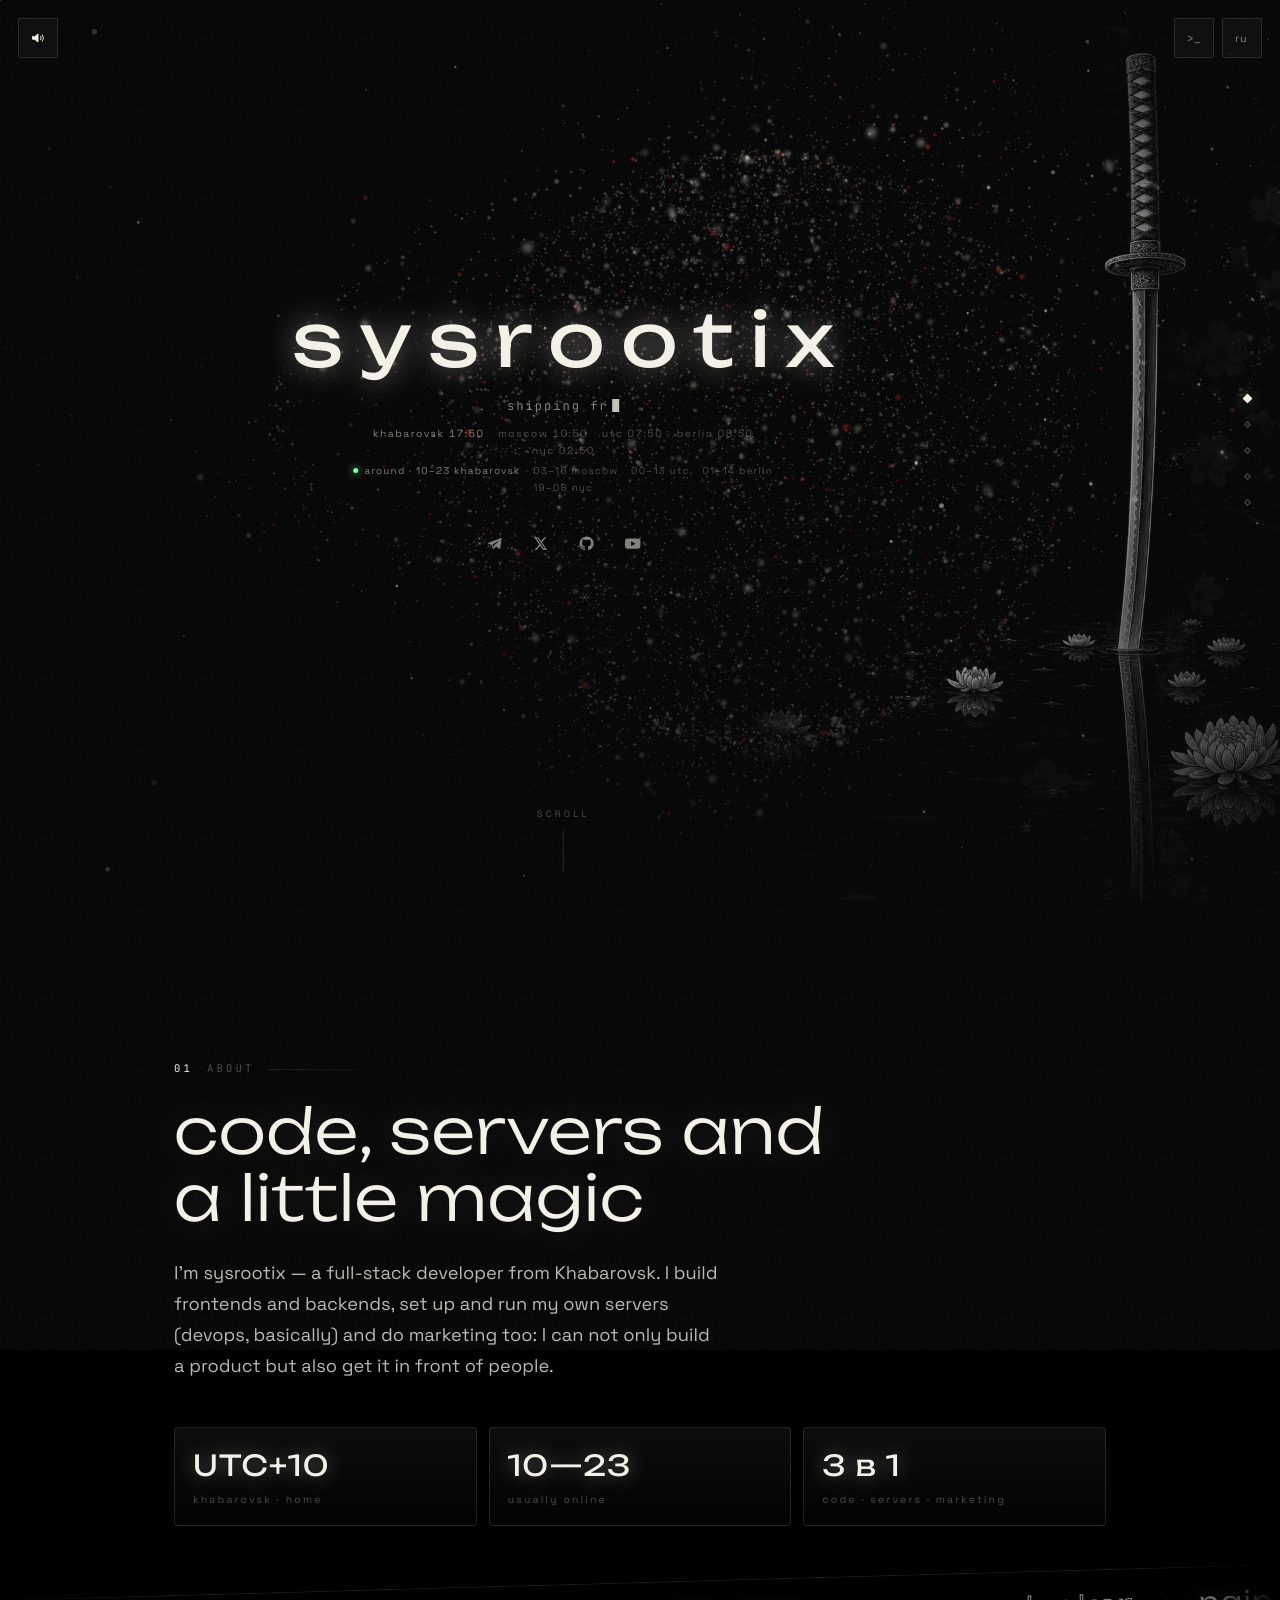
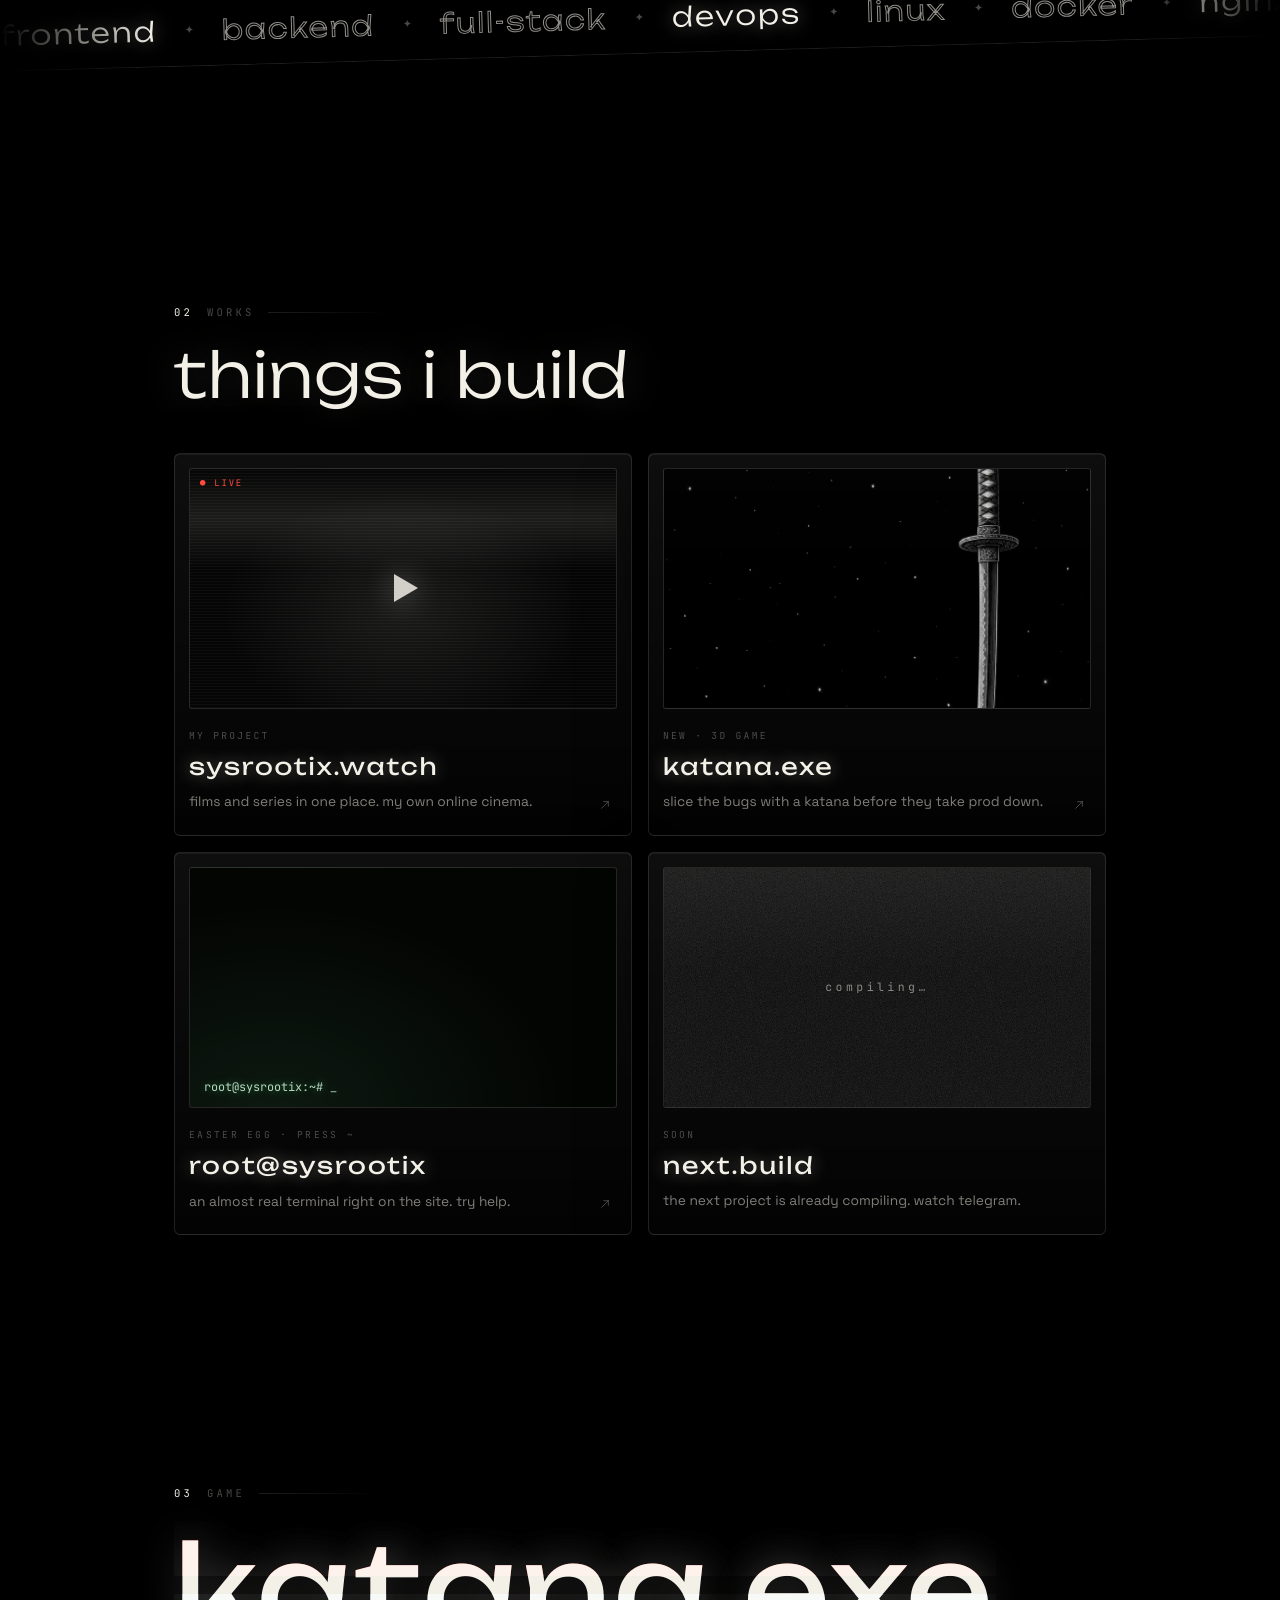
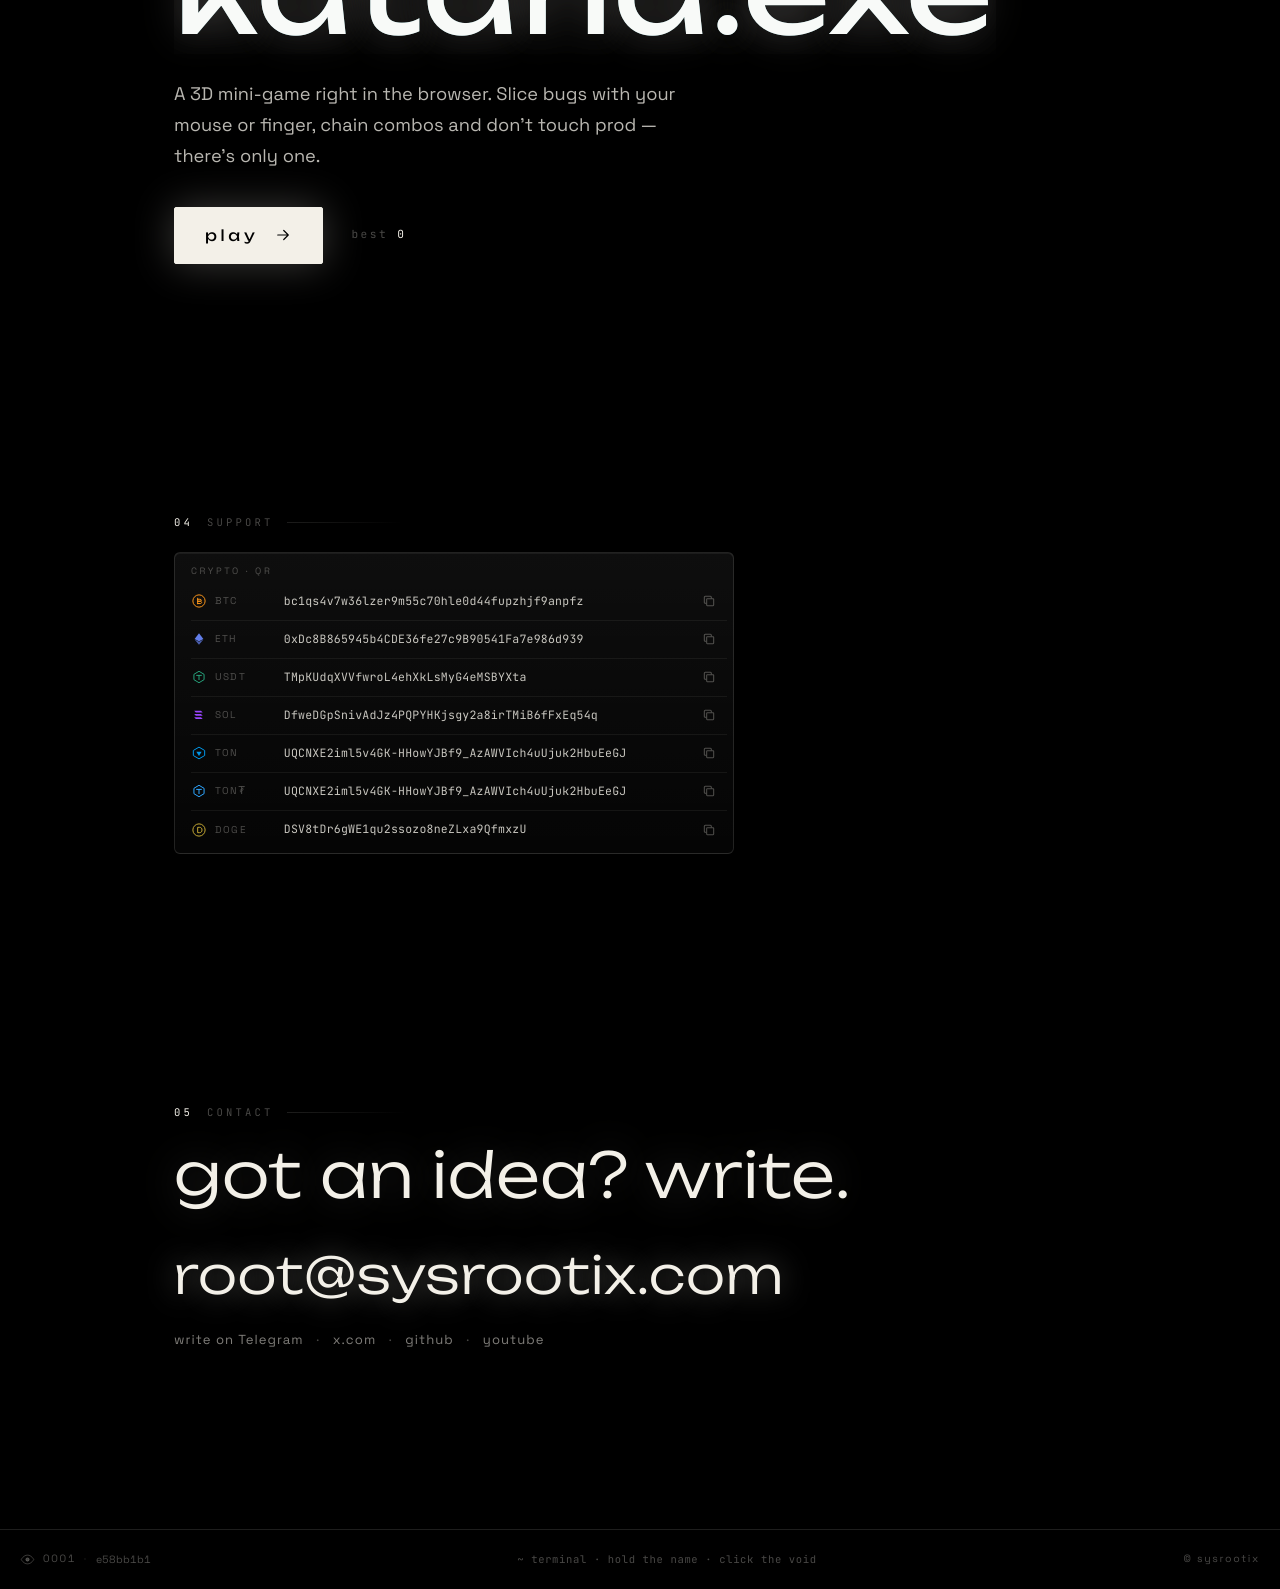
==== commit 8a1ccb21: "Describe sysrootix as a full-stack developer, devops and marketer from Khabarovsk. Co-Authored-By: C" ====
--- a/index.html
+++ b/index.html
@@ -6,11 +6,11 @@
   <meta name="color-scheme" content="dark">
   <meta name="theme-color" content="#000000">
   <title>sysrootix</title>
-  <meta name="description" content="sysadmin / builder / sysrootix">
+  <meta name="description" content="full-stack / devops / marketing">
   <link rel="canonical" href="https://sysrootix.com/">
   <meta property="og:type" content="website">
   <meta property="og:title" content="sysrootix">
-  <meta property="og:description" content="sysadmin / builder / sysrootix">
+  <meta property="og:description" content="full-stack / devops / marketing">
   <meta property="og:url" content="https://sysrootix.com/">
   <meta property="og:image" content="https://sysrootix.com/assets/og.png">
   <meta property="og:image:width" content="1200">
@@ -21,7 +21,7 @@
   <meta property="og:video:height" content="630">
   <meta name="twitter:card" content="summary_large_image">
   <meta name="twitter:title" content="sysrootix">
-  <meta name="twitter:description" content="sysadmin / builder / sysrootix">
+  <meta name="twitter:description" content="full-stack / devops / marketing">
   <meta name="twitter:image" content="https://sysrootix.com/assets/og.png">
   <link rel="icon" href="assets/favicon.svg" type="image/svg+xml">
   <link rel="icon" href="assets/favicon-32.png" type="image/png" sizes="32x32">
@@ -86,7 +86,7 @@
     <section class="hero" id="top" data-shape="0">
       <img class="sigil" src="assets/logo.svg" alt="" width="120" height="120">
       <h1 class="name" id="name" aria-label="sysrootix"><span>s</span><span>y</span><span>s</span><span>r</span><span>o</span><span>o</span><span>t</span><span>i</span><span>x</span></h1>
-      <p class="status"><span class="typed" id="typed">sysadmin / builder / sysrootix</span><span class="caret" aria-hidden="true"></span></p>
+      <p class="status"><span class="typed" id="typed">full-stack / devops / marketing</span><span class="caret" aria-hidden="true"></span></p>
       <p class="when" id="when"></p>
       <p class="hours" id="hours"></p>
 
@@ -112,26 +112,26 @@
 
     <section class="block about" id="about" data-shape="1">
       <p class="kicker"><b>01</b><span data-i18n="navAbout">обо мне</span></p>
-      <h2 class="title reveal" data-i18n="aboutTitle">железо, код и&nbsp;немного магии</h2>
-      <p class="lead reveal" data-i18n="aboutText">Я — sysrootix. Системный администратор и билдер из Владивостока. Поднимаю серверы, собираю сервисы и довожу идеи до продакшена — чтобы всё работало, пока остальные спят.</p>
+      <h2 class="title reveal" data-i18n="aboutTitle">код, серверы и&nbsp;немного магии</h2>
+      <p class="lead reveal" data-i18n="aboutText">Я — sysrootix. Full-stack разработчик из Хабаровска. Пишу фронтенд и бэкенд, сам поднимаю и настраиваю серверы — по сути devops, — а ещё занимаюсь маркетингом: умею не только собрать продукт, но и довести его до людей.</p>
       <div class="facts">
         <div class="fact reveal">
           <b>UTC+10</b>
-          <span data-i18n="fact1">владивосток · дом</span>
+          <span data-i18n="fact1">хабаровск · дом</span>
         </div>
         <div class="fact reveal">
           <b>10—23</b>
           <span data-i18n="fact2">обычно на связи</span>
         </div>
         <div class="fact reveal">
-          <b>uid 0</b>
-          <span data-i18n="fact3">root по призванию</span>
+          <b>3 в 1</b>
+          <span data-i18n="fact3">код · серверы · маркетинг</span>
         </div>
       </div>
       <div class="marquee" aria-hidden="true">
         <div class="marquee-track">
-          <span>linux</span><i>✦</i><span>docker</span><i>✦</i><span>nginx</span><i>✦</i><span>bash</span><i>✦</i><span>networks</span><i>✦</i><span>self-hosting</span><i>✦</i><span>ci/cd</span><i>✦</i><span>automation</span><i>✦</i><span>web</span><i>✦</i><span>security</span><i>✦</i>
-          <span>linux</span><i>✦</i><span>docker</span><i>✦</i><span>nginx</span><i>✦</i><span>bash</span><i>✦</i><span>networks</span><i>✦</i><span>self-hosting</span><i>✦</i><span>ci/cd</span><i>✦</i><span>automation</span><i>✦</i><span>web</span><i>✦</i><span>security</span><i>✦</i>
+          <span>frontend</span><i>✦</i><span>backend</span><i>✦</i><span>full-stack</span><i>✦</i><span>devops</span><i>✦</i><span>linux</span><i>✦</i><span>docker</span><i>✦</i><span>nginx</span><i>✦</i><span>ci/cd</span><i>✦</i><span>databases</span><i>✦</i><span>marketing</span><i>✦</i><span>analytics</span><i>✦</i><span>automation</span><i>✦</i>
+          <span>frontend</span><i>✦</i><span>backend</span><i>✦</i><span>full-stack</span><i>✦</i><span>devops</span><i>✦</i><span>linux</span><i>✦</i><span>docker</span><i>✦</i><span>nginx</span><i>✦</i><span>ci/cd</span><i>✦</i><span>databases</span><i>✦</i><span>marketing</span><i>✦</i><span>analytics</span><i>✦</i><span>automation</span><i>✦</i>
         </div>
       </div>
     </section>
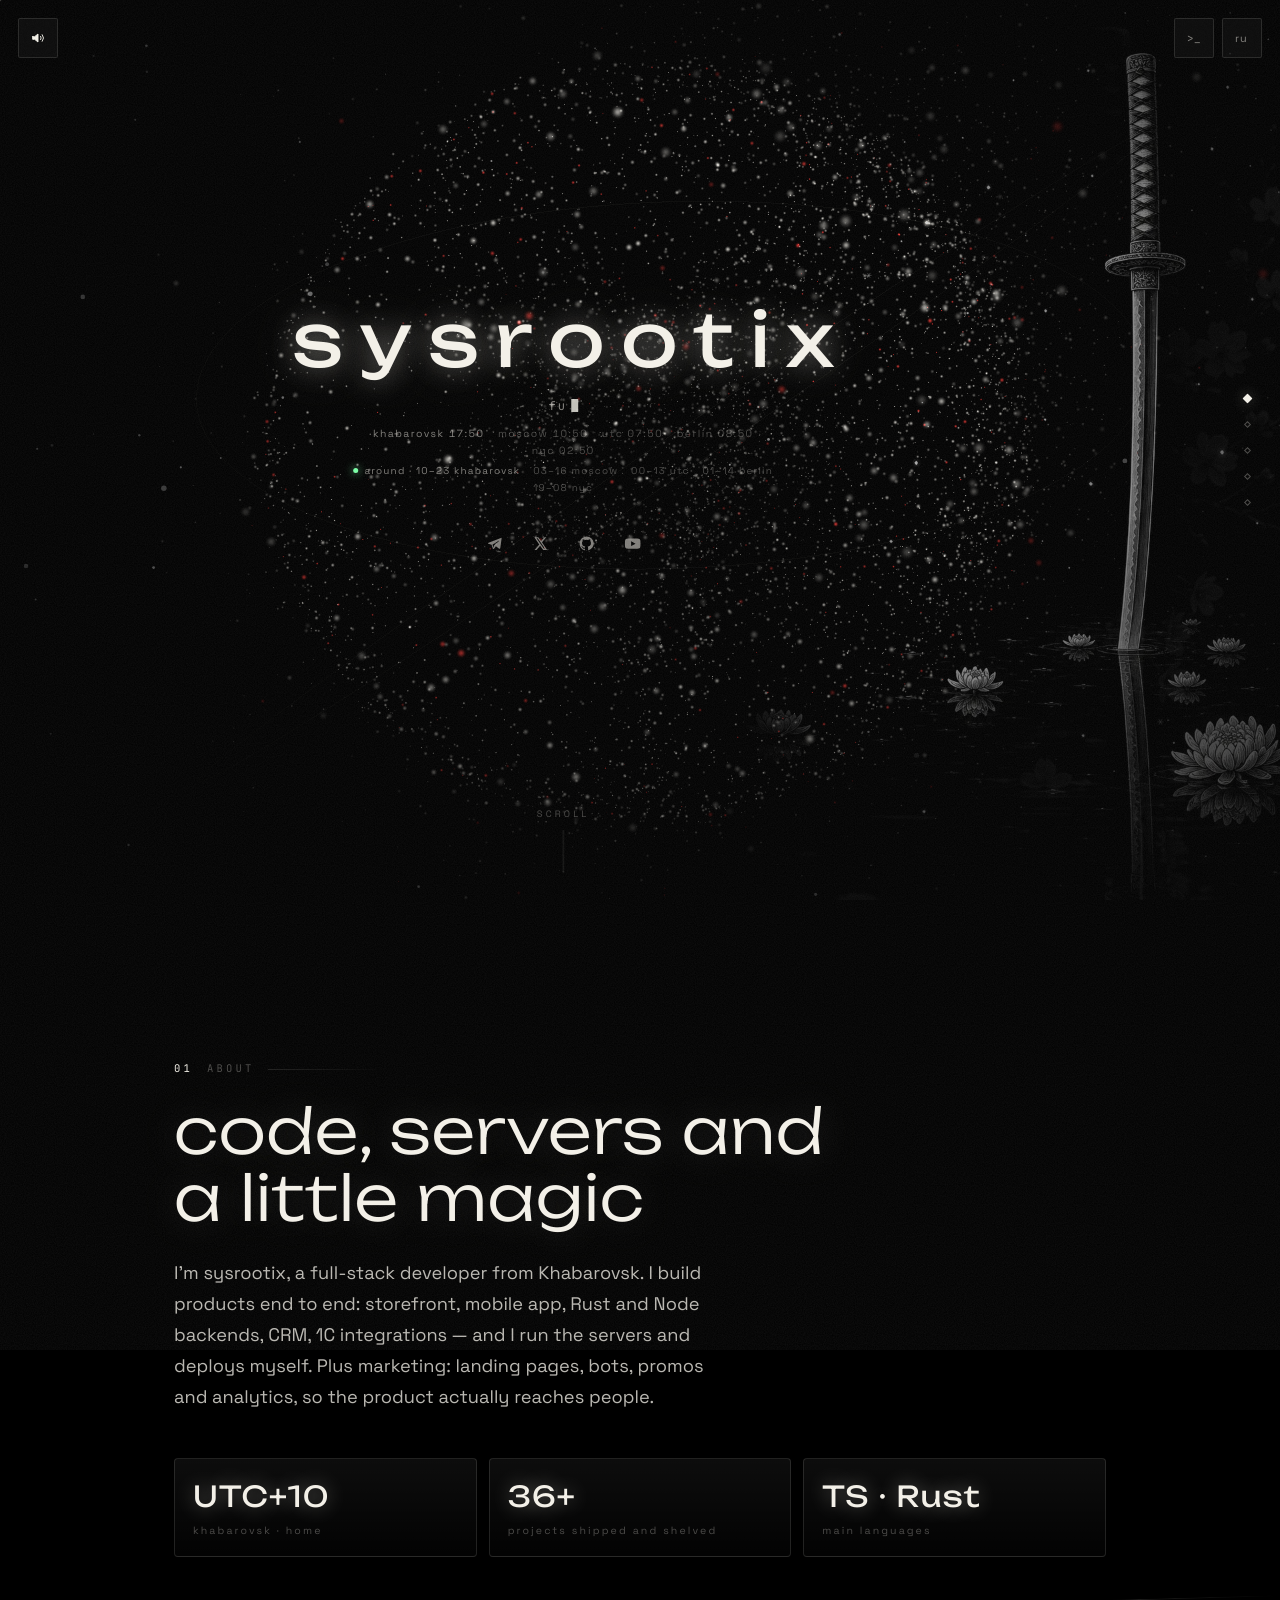
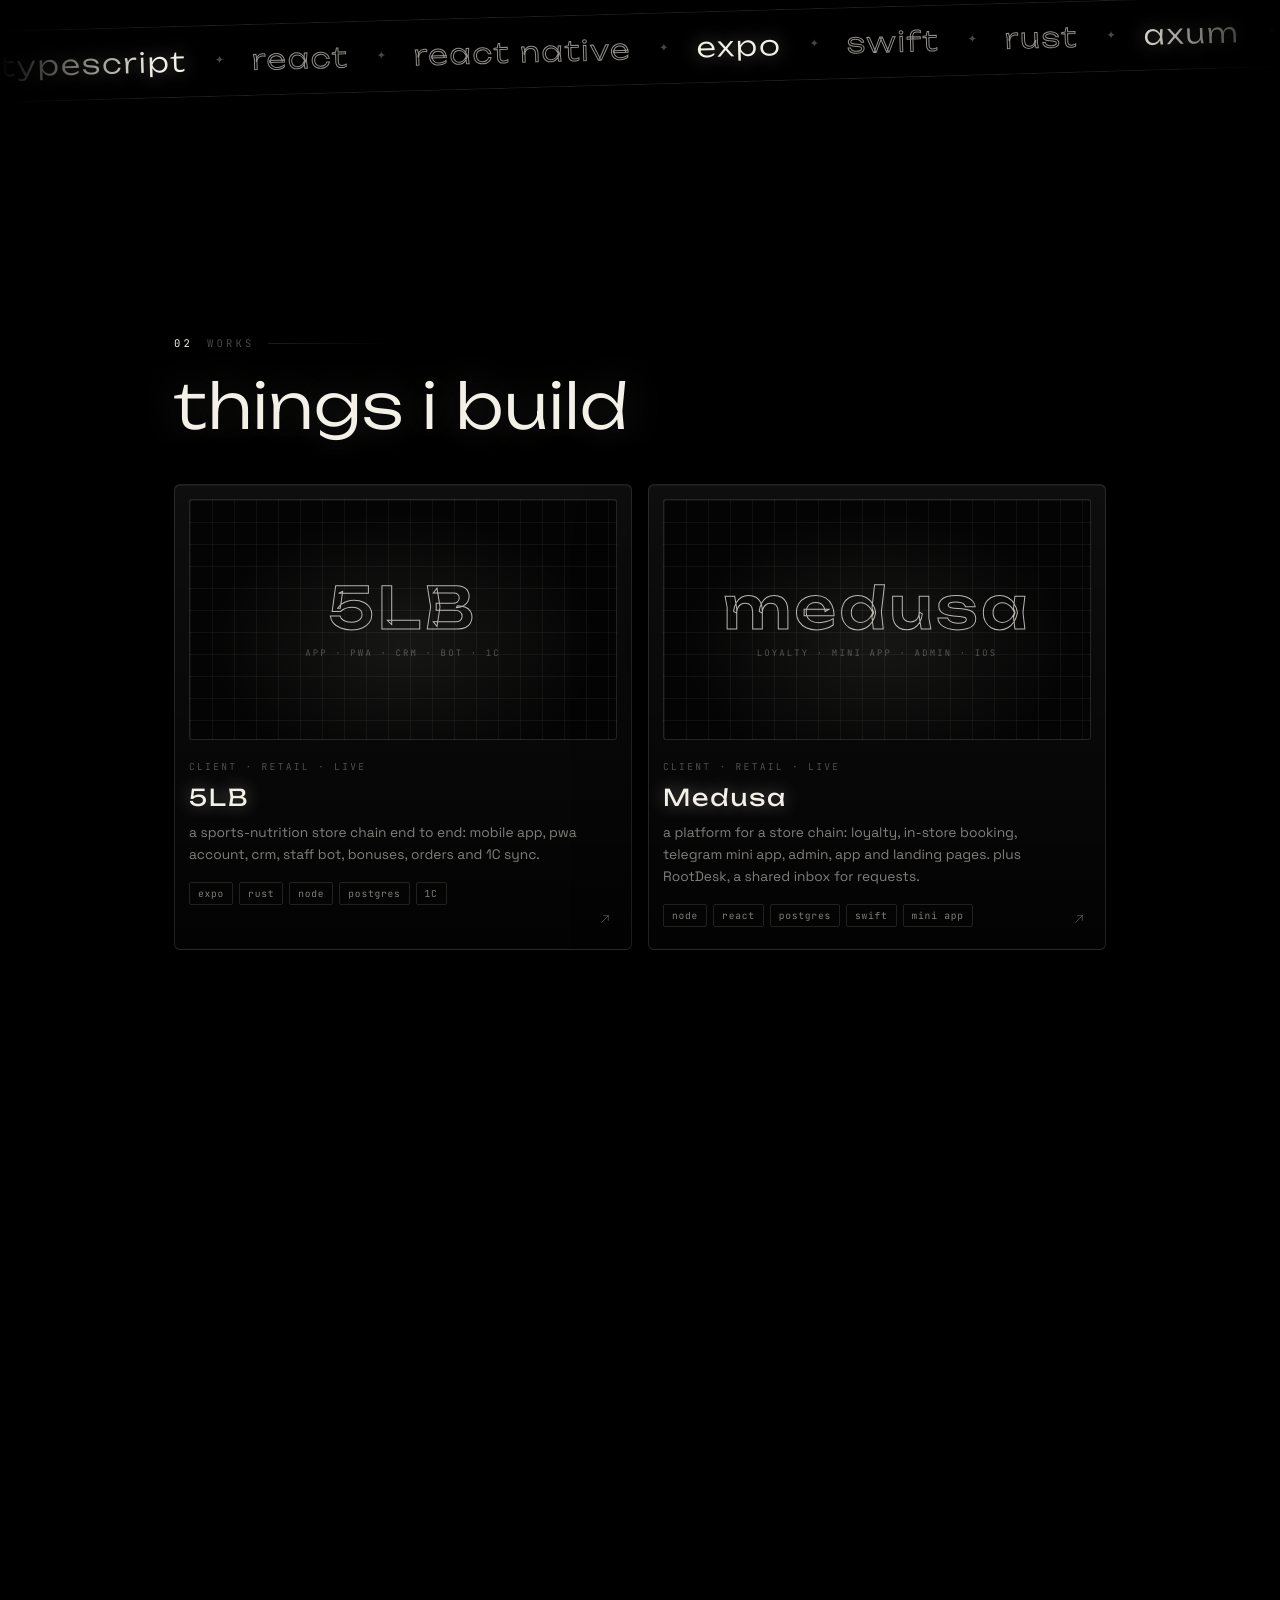
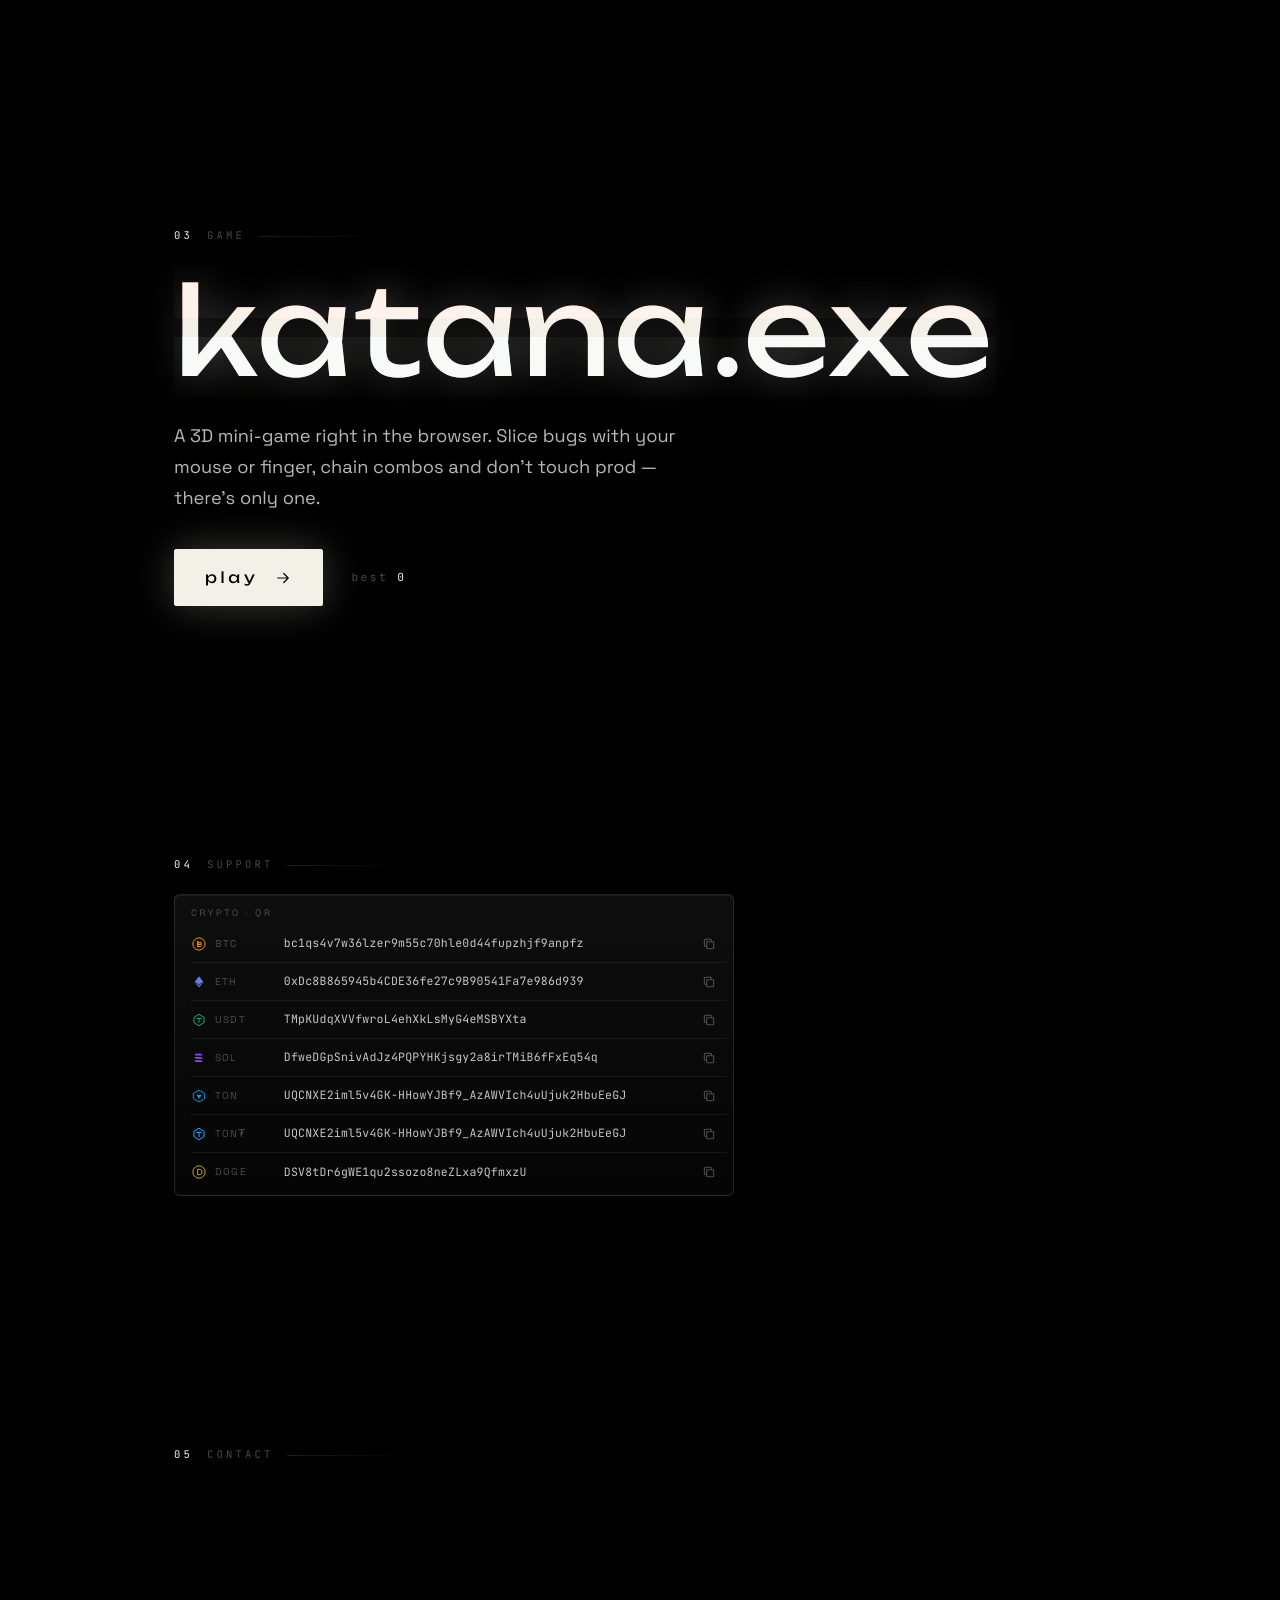
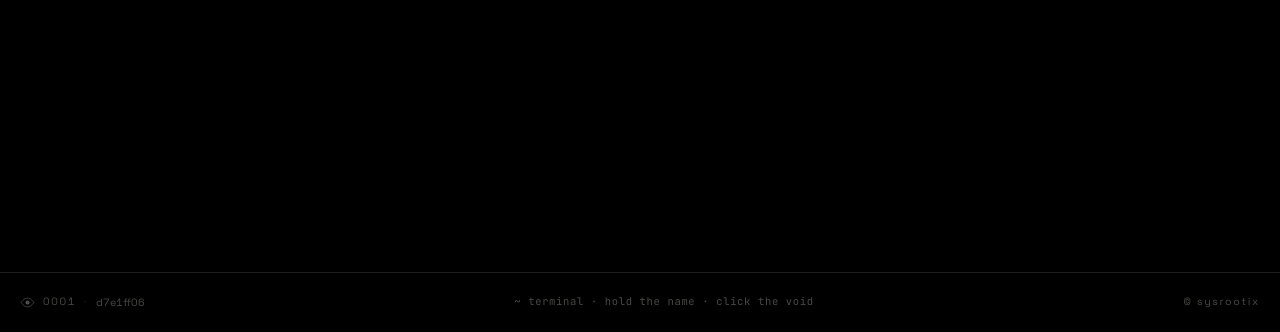
==== commit 2c8f6ad7: "Show real projects (5LB, Medusa, sysrootix.watch, Omut and smaller work) and add CLAUDE.md with the " ====
--- a/index.html
+++ b/index.html
@@ -31,7 +31,7 @@
   <link rel="preconnect" href="https://fonts.gstatic.com" crossorigin>
   <link href="https://fonts.googleapis.com/css2?family=JetBrains+Mono:wght@400;500&family=Space+Grotesk:wght@400;500&family=Unbounded:wght@300;400;500&display=swap" rel="stylesheet">
   <link rel="modulepreload" href="assets/vendor/three.module.min.js">
-  <link rel="stylesheet" href="styles.css?v=8">
+  <link rel="stylesheet" href="styles.css?v=9">
   <script>
     try {
       if (!sessionStorage.getItem("sx.boot") && !matchMedia("(prefers-reduced-motion: reduce)").matches) {
@@ -113,25 +113,25 @@
     <section class="block about" id="about" data-shape="1">
       <p class="kicker"><b>01</b><span data-i18n="navAbout">обо мне</span></p>
       <h2 class="title reveal" data-i18n="aboutTitle">код, серверы и&nbsp;немного магии</h2>
-      <p class="lead reveal" data-i18n="aboutText">Я — sysrootix. Full-stack разработчик из Хабаровска. Пишу фронтенд и бэкенд, сам поднимаю и настраиваю серверы — по сути devops, — а ещё занимаюсь маркетингом: умею не только собрать продукт, но и довести его до людей.</p>
+      <p class="lead reveal" data-i18n="aboutText">Я — sysrootix, full-stack разработчик из Хабаровска. Собираю продукты целиком: витрина, мобильное приложение, бэкенд на Rust и Node, CRM, интеграции с 1С — и сам держу серверы и выкладку. А ещё маркетинг: лендинги, боты, промо и аналитика, чтобы продукт дошёл до людей.</p>
       <div class="facts">
         <div class="fact reveal">
           <b>UTC+10</b>
           <span data-i18n="fact1">хабаровск · дом</span>
         </div>
         <div class="fact reveal">
-          <b>10—23</b>
-          <span data-i18n="fact2">обычно на связи</span>
+          <b>36+</b>
+          <span data-i18n="fact2">проектов за плечами</span>
         </div>
         <div class="fact reveal">
-          <b>3 в 1</b>
-          <span data-i18n="fact3">код · серверы · маркетинг</span>
+          <b>TS · Rust</b>
+          <span data-i18n="fact3">основные языки</span>
         </div>
       </div>
       <div class="marquee" aria-hidden="true">
         <div class="marquee-track">
-          <span>frontend</span><i>✦</i><span>backend</span><i>✦</i><span>full-stack</span><i>✦</i><span>devops</span><i>✦</i><span>linux</span><i>✦</i><span>docker</span><i>✦</i><span>nginx</span><i>✦</i><span>ci/cd</span><i>✦</i><span>databases</span><i>✦</i><span>marketing</span><i>✦</i><span>analytics</span><i>✦</i><span>automation</span><i>✦</i>
-          <span>frontend</span><i>✦</i><span>backend</span><i>✦</i><span>full-stack</span><i>✦</i><span>devops</span><i>✦</i><span>linux</span><i>✦</i><span>docker</span><i>✦</i><span>nginx</span><i>✦</i><span>ci/cd</span><i>✦</i><span>databases</span><i>✦</i><span>marketing</span><i>✦</i><span>analytics</span><i>✦</i><span>automation</span><i>✦</i>
+          <span>typescript</span><i>✦</i><span>react</span><i>✦</i><span>react native</span><i>✦</i><span>expo</span><i>✦</i><span>swift</span><i>✦</i><span>rust</span><i>✦</i><span>axum</span><i>✦</i><span>node.js</span><i>✦</i><span>postgres</span><i>✦</i><span>redis</span><i>✦</i><span>docker</span><i>✦</i><span>nginx</span><i>✦</i><span>caddy</span><i>✦</i><span>three.js</span><i>✦</i><span>telegram mini apps</span><i>✦</i><span>1С</span><i>✦</i><span>seo</span><i>✦</i><span>marketing</span><i>✦</i>
+          <span>typescript</span><i>✦</i><span>react</span><i>✦</i><span>react native</span><i>✦</i><span>expo</span><i>✦</i><span>swift</span><i>✦</i><span>rust</span><i>✦</i><span>axum</span><i>✦</i><span>node.js</span><i>✦</i><span>postgres</span><i>✦</i><span>redis</span><i>✦</i><span>docker</span><i>✦</i><span>nginx</span><i>✦</i><span>caddy</span><i>✦</i><span>three.js</span><i>✦</i><span>telegram mini apps</span><i>✦</i><span>1С</span><i>✦</i><span>seo</span><i>✦</i><span>marketing</span><i>✦</i>
         </div>
       </div>
     </section>
@@ -140,6 +140,24 @@
       <p class="kicker"><b>02</b><span data-i18n="navWorks">работы</span></p>
       <h2 class="title reveal" data-i18n="worksTitle">что я строю</h2>
       <div class="cards">
+        <a class="card reveal" href="https://5lb.pro" rel="noopener noreferrer" target="_blank">
+          <span class="card-glare" aria-hidden="true"></span>
+          <span class="card-art art-mark" aria-hidden="true"><b data-mark="5LB">5LB</b><span class="mark-sub">app · pwa · crm · bot · 1c</span></span>
+          <span class="card-tag" data-i18n="lbTag">клиент · ритейл · живой</span>
+          <span class="card-name">5LB</span>
+          <span class="card-text" data-i18n="lbText">сеть магазинов спортпита под ключ: мобильное приложение, pwa-кабинет, crm, бот для сотрудников, бонусы, заказы и связка с 1С.</span>
+          <span class="chips"><i>expo</i><i>rust</i><i>node</i><i>postgres</i><i>1С</i></span>
+          <svg class="card-go" viewBox="0 0 24 24" aria-hidden="true"><path d="M7 17 17 7M10 7h7v7" fill="none"/></svg>
+        </a>
+        <a class="card reveal" href="https://webapp.mda-platform.top" rel="noopener noreferrer" target="_blank">
+          <span class="card-glare" aria-hidden="true"></span>
+          <span class="card-art art-mark" aria-hidden="true"><b data-mark="medusa">medusa</b><span class="mark-sub">loyalty · mini app · admin · ios</span></span>
+          <span class="card-tag" data-i18n="mdaTag">клиент · ритейл · живой</span>
+          <span class="card-name">Medusa</span>
+          <span class="card-text" data-i18n="mdaText">платформа для сети магазинов: лояльность, бронь в магазине, telegram mini app, админка, приложение и лендинги. рядом — RootDesk, общий inbox обращений.</span>
+          <span class="chips"><i>node</i><i>react</i><i>postgres</i><i>swift</i><i>mini app</i></span>
+          <svg class="card-go" viewBox="0 0 24 24" aria-hidden="true"><path d="M7 17 17 7M10 7h7v7" fill="none"/></svg>
+        </a>
         <a class="card reveal" href="https://sysrootix.watch/" rel="noopener noreferrer" target="_blank">
           <span class="card-glare" aria-hidden="true"></span>
           <span class="card-art art-watch" aria-hidden="true">
@@ -149,37 +167,46 @@
           </span>
           <span class="card-tag" data-i18n="project">мой проект</span>
           <span class="card-name">sysrootix.watch</span>
-          <span class="card-text" data-i18n="watchText">кино и сериалы в одном месте. свой онлайн-кинотеатр.</span>
+          <span class="card-text" data-i18n="watchText">личный кинотеатр: каталог, плееры, друзья и совместный просмотр.</span>
+          <span class="chips"><i>react 19</i><i>rust · axum</i><i>postgres</i><i>pwa</i></span>
           <svg class="card-go" viewBox="0 0 24 24" aria-hidden="true"><path d="M7 17 17 7M10 7h7v7" fill="none"/></svg>
         </a>
-        <a class="card reveal" href="game.html">
+        <a class="card reveal" href="https://omut.chat" rel="noopener noreferrer" target="_blank">
           <span class="card-glare" aria-hidden="true"></span>
-          <span class="card-art art-game" aria-hidden="true">
-            <img src="assets/katana.webp" alt="" loading="lazy">
-            <span class="slash"></span>
+          <span class="card-art art-chat" aria-hidden="true">
+            <span class="bubble in">ты где?</span>
+            <span class="bubble out">в омуте</span>
+            <span class="bubble in typing"><i></i><i></i><i></i></span>
           </span>
-          <span class="card-tag" data-i18n="gameTag">новое · 3d игра</span>
-          <span class="card-name">katana.exe</span>
-          <span class="card-text" data-i18n="gameText">разруби баги катаной, пока они не уронили прод.</span>
+          <span class="card-tag" data-i18n="omutTag">сейчас делаю · запуск в октябре</span>
+          <span class="card-name">Omut</span>
+          <span class="card-text" data-i18n="omutText">мессенджер для iOS: свой чат и Telegram в одном приложении.</span>
+          <span class="chips"><i>swift</i><i>rust</i></span>
           <svg class="card-go" viewBox="0 0 24 24" aria-hidden="true"><path d="M7 17 17 7M10 7h7v7" fill="none"/></svg>
         </a>
-        <button class="card reveal js-term" type="button">
-          <span class="card-glare" aria-hidden="true"></span>
-          <span class="card-art art-term" aria-hidden="true">
-            <span class="mini-term">root@sysrootix:~# <i>_</i></span>
-          </span>
-          <span class="card-tag" data-i18n="termTag">пасхалка · нажми ~</span>
-          <span class="card-name">root@sysrootix</span>
-          <span class="card-text" data-i18n="termText">почти настоящий терминал прямо на сайте. попробуй help.</span>
-          <svg class="card-go" viewBox="0 0 24 24" aria-hidden="true"><path d="M7 17 17 7M10 7h7v7" fill="none"/></svg>
+      </div>
+      <p class="more-head reveal" data-i18n="moreHead">ещё поменьше</p>
+      <div class="minis">
+        <a class="mini reveal" href="https://github.com/sysrootix/check-usage" rel="noopener noreferrer" target="_blank">
+          <span class="mini-name">CheckUsage</span>
+          <span class="mini-text" data-i18n="cuText">меню-бар macOS: остаток лимитов AI-инструментов</span>
+          <span class="mini-stack">swift 6</span>
+        </a>
+        <a class="mini reveal" href="https://sysrootix.github.io/supermarket-tycoon-3d/" rel="noopener noreferrer" target="_blank">
+          <span class="mini-name" data-i18n="smName">Мой Супермаркет 3D</span>
+          <span class="mini-text" data-i18n="smText">браузерный симулятор магазина: ферма, цеха, касса</span>
+          <span class="mini-stack">three.js · pwa</span>
+        </a>
+        <a class="mini reveal" href="game.html">
+          <span class="mini-name">katana.exe</span>
+          <span class="mini-text" data-i18n="gameText">разруби баги катаной, пока они не уронили прод</span>
+          <span class="mini-stack">three.js</span>
+        </a>
+        <button class="mini reveal js-term" type="button">
+          <span class="mini-name">root@sysrootix</span>
+          <span class="mini-text" data-i18n="termText">терминал прямо на сайте. нажми ~ и введи help</span>
+          <span class="mini-stack">bash-ish</span>
         </button>
-        <div class="card card-soon reveal">
-          <span class="card-glare" aria-hidden="true"></span>
-          <span class="card-art art-soon" aria-hidden="true"><span class="noise"></span><b>compiling…</b></span>
-          <span class="card-tag" data-i18n="soonTag">скоро</span>
-          <span class="card-name">next.build</span>
-          <span class="card-text" data-i18n="soonText">следующий проект уже собирается. следи в telegram.</span>
-        </div>
       </div>
     </section>
 
@@ -325,8 +352,8 @@
       a.addEventListener("canplaythrough", go);
     })();
   </script>
-  <script src="script.js?v=8"></script>
-  <script src="terminal.js?v=1"></script>
+  <script src="script.js?v=9"></script>
+  <script src="terminal.js?v=2"></script>
   <script type="module" src="scene.js?v=1"></script>
 </body>
 </html>
--- a/styles.css
+++ b/styles.css
@@ -798,7 +798,6 @@
   font-size: clamp(1.1rem, 2.4vw, 1.45rem);
   font-weight: 400;
   letter-spacing: 0.08em;
-  text-transform: lowercase;
   text-shadow: 0 0 18px var(--glow);
   transform: translateZ(36px);
 }
@@ -932,30 +931,179 @@
   animation: blink 1s steps(1) infinite;
 }
 
-.art-soon {
+.art-mark {
+  display: flex;
+  flex-direction: column;
+  align-items: center;
+  justify-content: center;
+  gap: 10px;
+  background:
+    linear-gradient(rgba(243, 240, 232, 0.05) 1px, transparent 1px) 0 0 / 22px 22px,
+    linear-gradient(90deg, rgba(243, 240, 232, 0.05) 1px, transparent 1px) 0 0 / 22px 22px,
+    radial-gradient(ellipse at 50% 60%, rgba(243, 240, 232, 0.08), transparent 65%),
+    #040404;
+}
+
+.art-mark b {
+  position: relative;
+  font-family: var(--display);
+  font-weight: 500;
+  font-size: clamp(2.4rem, 6vw, 3.6rem);
+  letter-spacing: 0.06em;
+  line-height: 1;
+  color: transparent;
+  -webkit-text-stroke: 1px rgba(243, 240, 232, 0.75);
+  transition: color 0.5s ease, text-shadow 0.5s ease;
+}
+
+.art-mark b::after {
+  content: attr(data-mark);
+  position: absolute;
+  inset: 0;
+  color: var(--fg);
+  -webkit-text-stroke: 0;
+  clip-path: inset(0 100% 0 0);
+  text-shadow: 0 0 24px var(--glow);
+  transition: clip-path 0.8s var(--ease);
+}
+
+.card:hover .art-mark b::after,
+.card:focus-visible .art-mark b::after {
+  clip-path: inset(0 0 0 0);
+}
+
+.mark-sub {
+  font-family: var(--mono);
+  font-size: 0.56rem;
+  letter-spacing: 0.24em;
+  text-transform: uppercase;
+  color: var(--faint);
+}
+
+.art-chat {
+  display: flex;
+  flex-direction: column;
+  justify-content: center;
+  gap: 8px;
+  padding: 14px 18px;
+  background: radial-gradient(ellipse at 80% 20%, rgba(243, 240, 232, 0.07), transparent 60%), #040404;
+}
+
+.bubble {
+  max-width: 62%;
+  padding: 7px 12px;
+  font-size: 0.78rem;
+  line-height: 1.3;
+  border-radius: 14px;
+  border: 1px solid rgba(243, 240, 232, 0.16);
+  background: rgba(243, 240, 232, 0.06);
+  color: rgba(243, 240, 232, 0.85);
+}
+
+.bubble.out {
+  align-self: flex-end;
+  color: #000;
+  background: var(--fg);
+  border-color: var(--fg);
+  box-shadow: 0 0 20px rgba(243, 240, 232, 0.2);
+}
+
+.bubble.typing {
+  display: flex;
+  gap: 4px;
+  width: max-content;
+}
+
+.bubble.typing i {
+  width: 5px;
+  height: 5px;
+  border-radius: 50%;
+  background: var(--muted);
+  animation: pulse 1.2s ease-in-out infinite;
+}
+
+.bubble.typing i:nth-child(2) { animation-delay: 0.2s; }
+.bubble.typing i:nth-child(3) { animation-delay: 0.4s; }
+
+.chips {
+  display: flex;
+  flex-wrap: wrap;
+  gap: 6px;
+  margin-top: 16px;
+  padding-right: 34px;
+  transform: translateZ(14px);
+}
+
+.chips i {
+  padding: 4px 8px;
+  font-family: var(--mono);
+  font-style: normal;
+  font-size: 0.6rem;
+  letter-spacing: 0.08em;
+  color: var(--muted);
+  border: 1px solid var(--line);
+  border-radius: 2px;
+}
+
+.more-head {
+  margin: 44px 0 14px;
+  font-family: var(--mono);
+  font-size: 0.62rem;
+  letter-spacing: 0.28em;
+  text-transform: uppercase;
+  color: var(--faint);
+}
+
+.minis {
   display: grid;
-  place-items: center;
-}
-
-.art-soon b {
-  position: relative;
+  grid-template-columns: repeat(4, minmax(0, 1fr));
+  gap: 10px;
+}
+
+.mini {
+  display: flex;
+  flex-direction: column;
+  gap: 8px;
+  padding: 16px;
+  text-align: left;
+  text-decoration: none;
+  font: inherit;
+  color: inherit;
+  border: 1px solid var(--line);
+  border-radius: 4px;
+  background: linear-gradient(180deg, rgba(255, 255, 255, 0.04), rgba(255, 255, 255, 0.01));
+  backdrop-filter: blur(16px);
+  -webkit-backdrop-filter: blur(16px);
+  cursor: pointer;
+  transition: border-color 0.3s ease, background 0.3s ease, opacity 1s var(--ease), transform 1s var(--ease), filter 1s var(--ease);
+}
+
+.mini:hover,
+.mini:focus-visible {
+  border-color: rgba(243, 240, 232, 0.3);
+  background: rgba(243, 240, 232, 0.05);
+  outline: none;
+}
+
+.mini-name {
+  font-family: var(--display);
+  font-size: 0.92rem;
+  letter-spacing: 0.04em;
+}
+
+.mini-text {
+  flex: 1;
+  font-size: 0.78rem;
+  line-height: 1.5;
+  color: var(--muted);
+}
+
+.mini-stack {
   font-family: var(--mono);
-  font-weight: 400;
-  font-size: 0.72rem;
-  letter-spacing: 0.3em;
-  color: var(--muted);
-}
-
-.noise {
-  position: absolute;
-  inset: -20%;
-  opacity: 0.16;
-  background-image: url("data:image/svg+xml;utf8,<svg xmlns='http://www.w3.org/2000/svg' width='120' height='120'><filter id='n'><feTurbulence type='fractalNoise' baseFrequency='1.2' numOctaves='1'/><feColorMatrix values='0 0 0 0 1 0 0 0 0 1 0 0 0 0 1 0 0 0 1 0'/></filter><rect width='100%' height='100%' filter='url(%23n)'/></svg>");
-  animation: grain 0.5s steps(3) infinite;
-}
-
-.card-soon {
-  cursor: default;
+  font-size: 0.58rem;
+  letter-spacing: 0.14em;
+  text-transform: uppercase;
+  color: var(--faint);
 }
 
 /* ---------- play ---------- */
@@ -1709,6 +1857,10 @@
     margin-top: 32px;
   }
 
+  .minis {
+    grid-template-columns: repeat(2, minmax(0, 1fr));
+  }
+
   .pay {
     width: 100%;
     padding: 10px 4px 4px 12px;
@@ -1782,7 +1934,8 @@
   .echo,
   .piece-scan,
   .grain,
-  .noise,
+  .bubble.typing i,
+  .art-mark b::after,
   .marquee-track,
   .btn::after,
   .glitch::before,
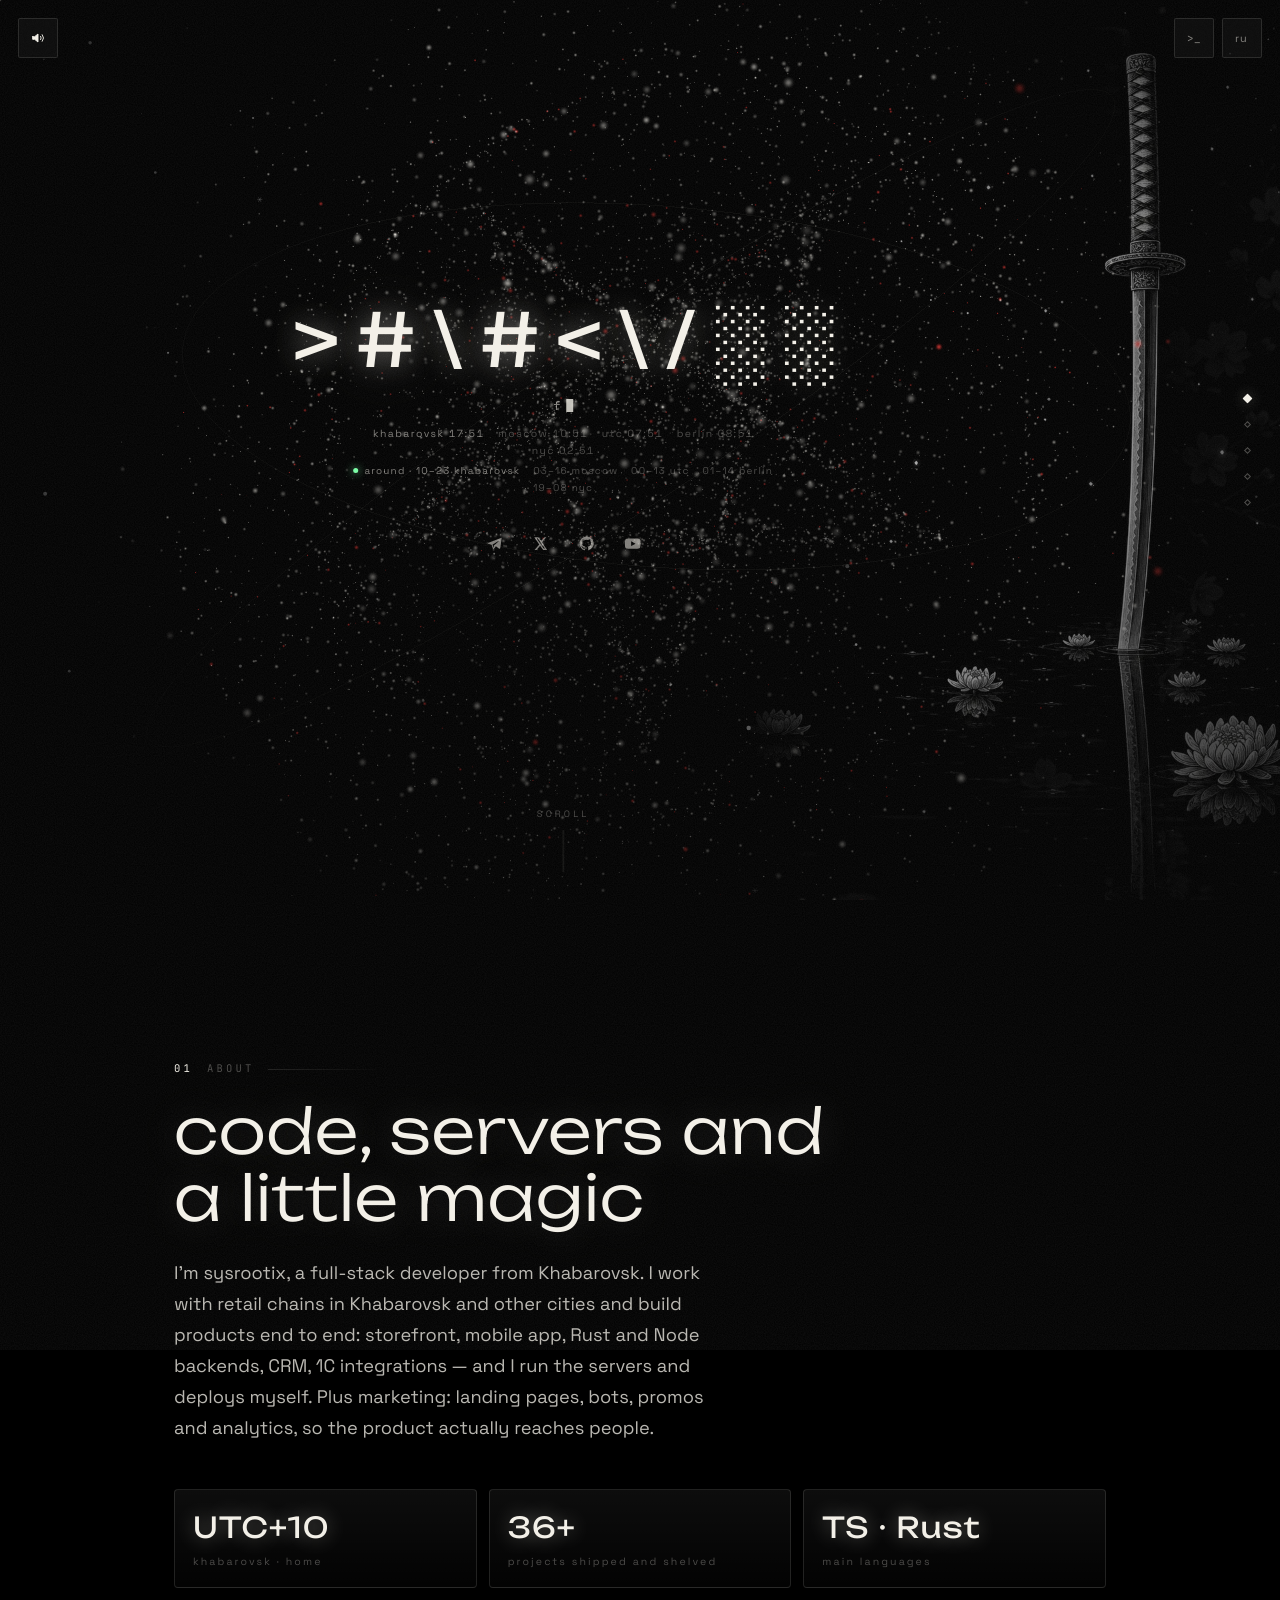
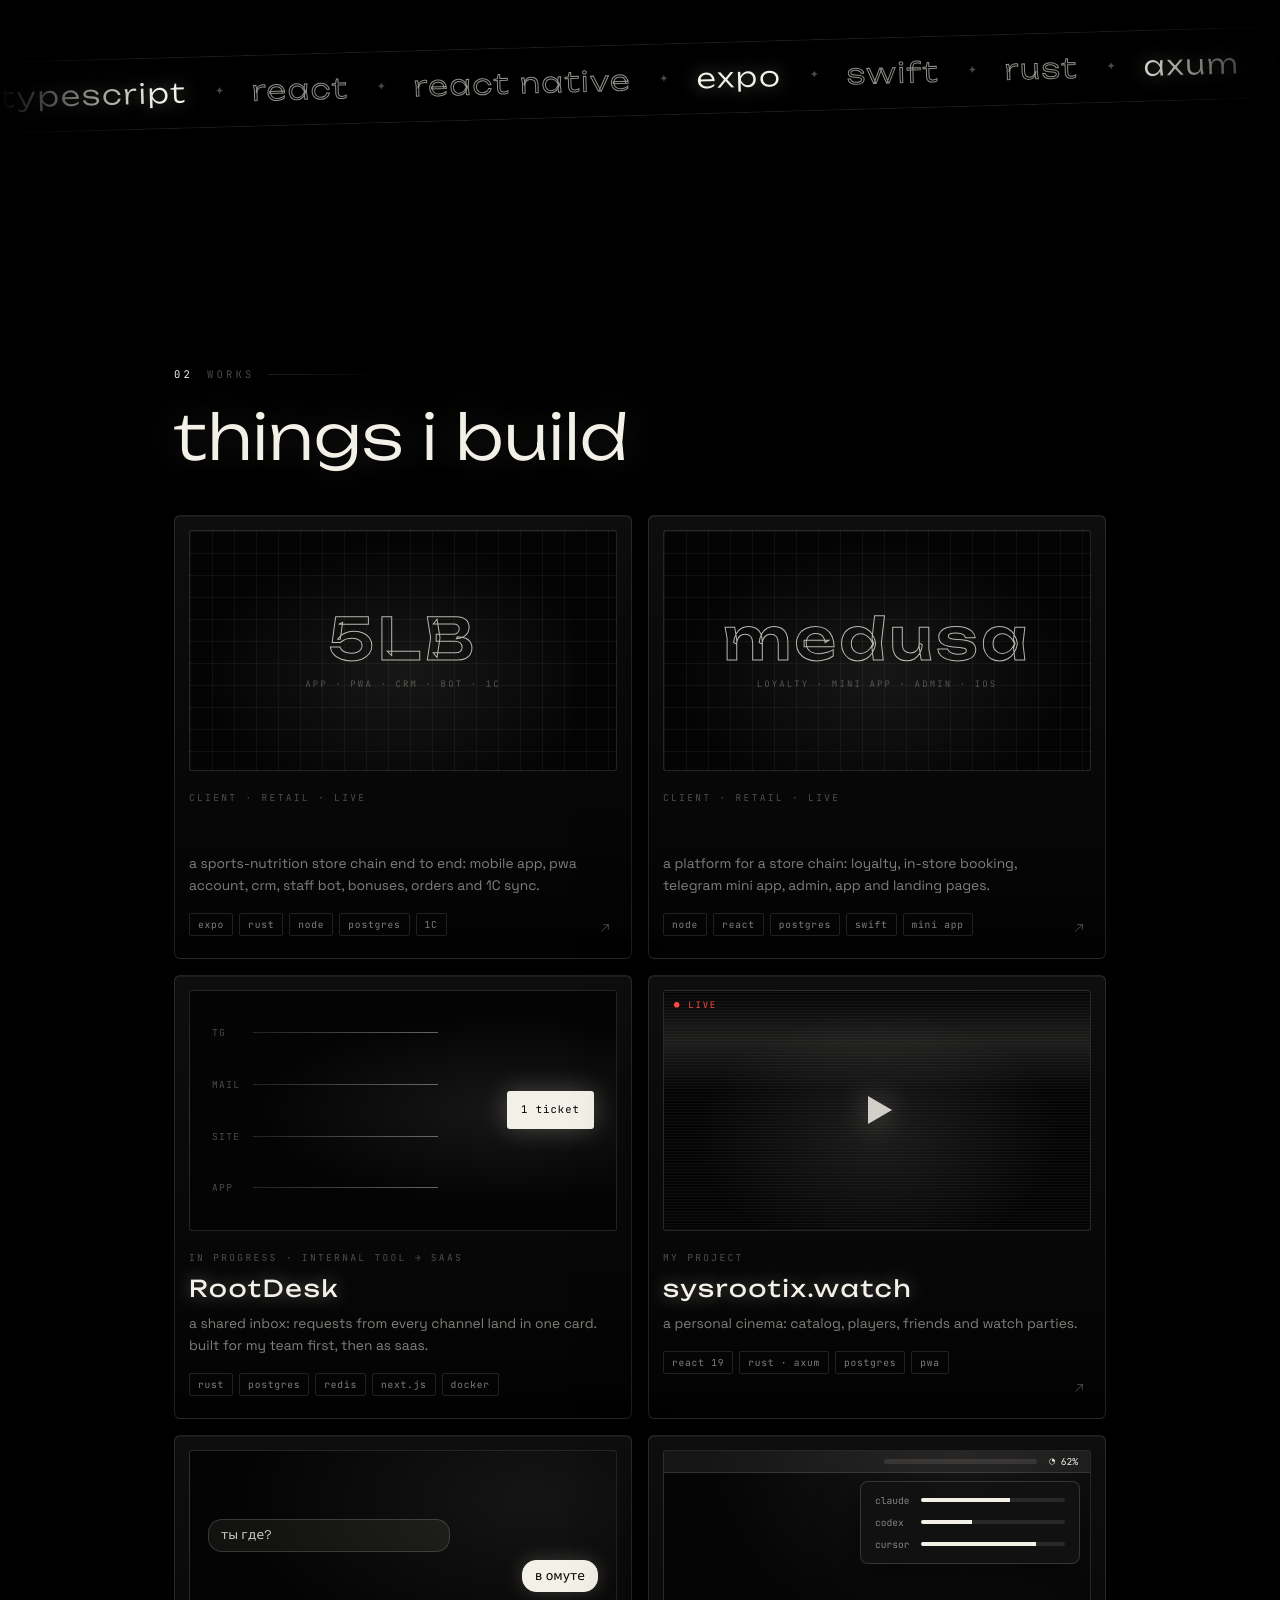
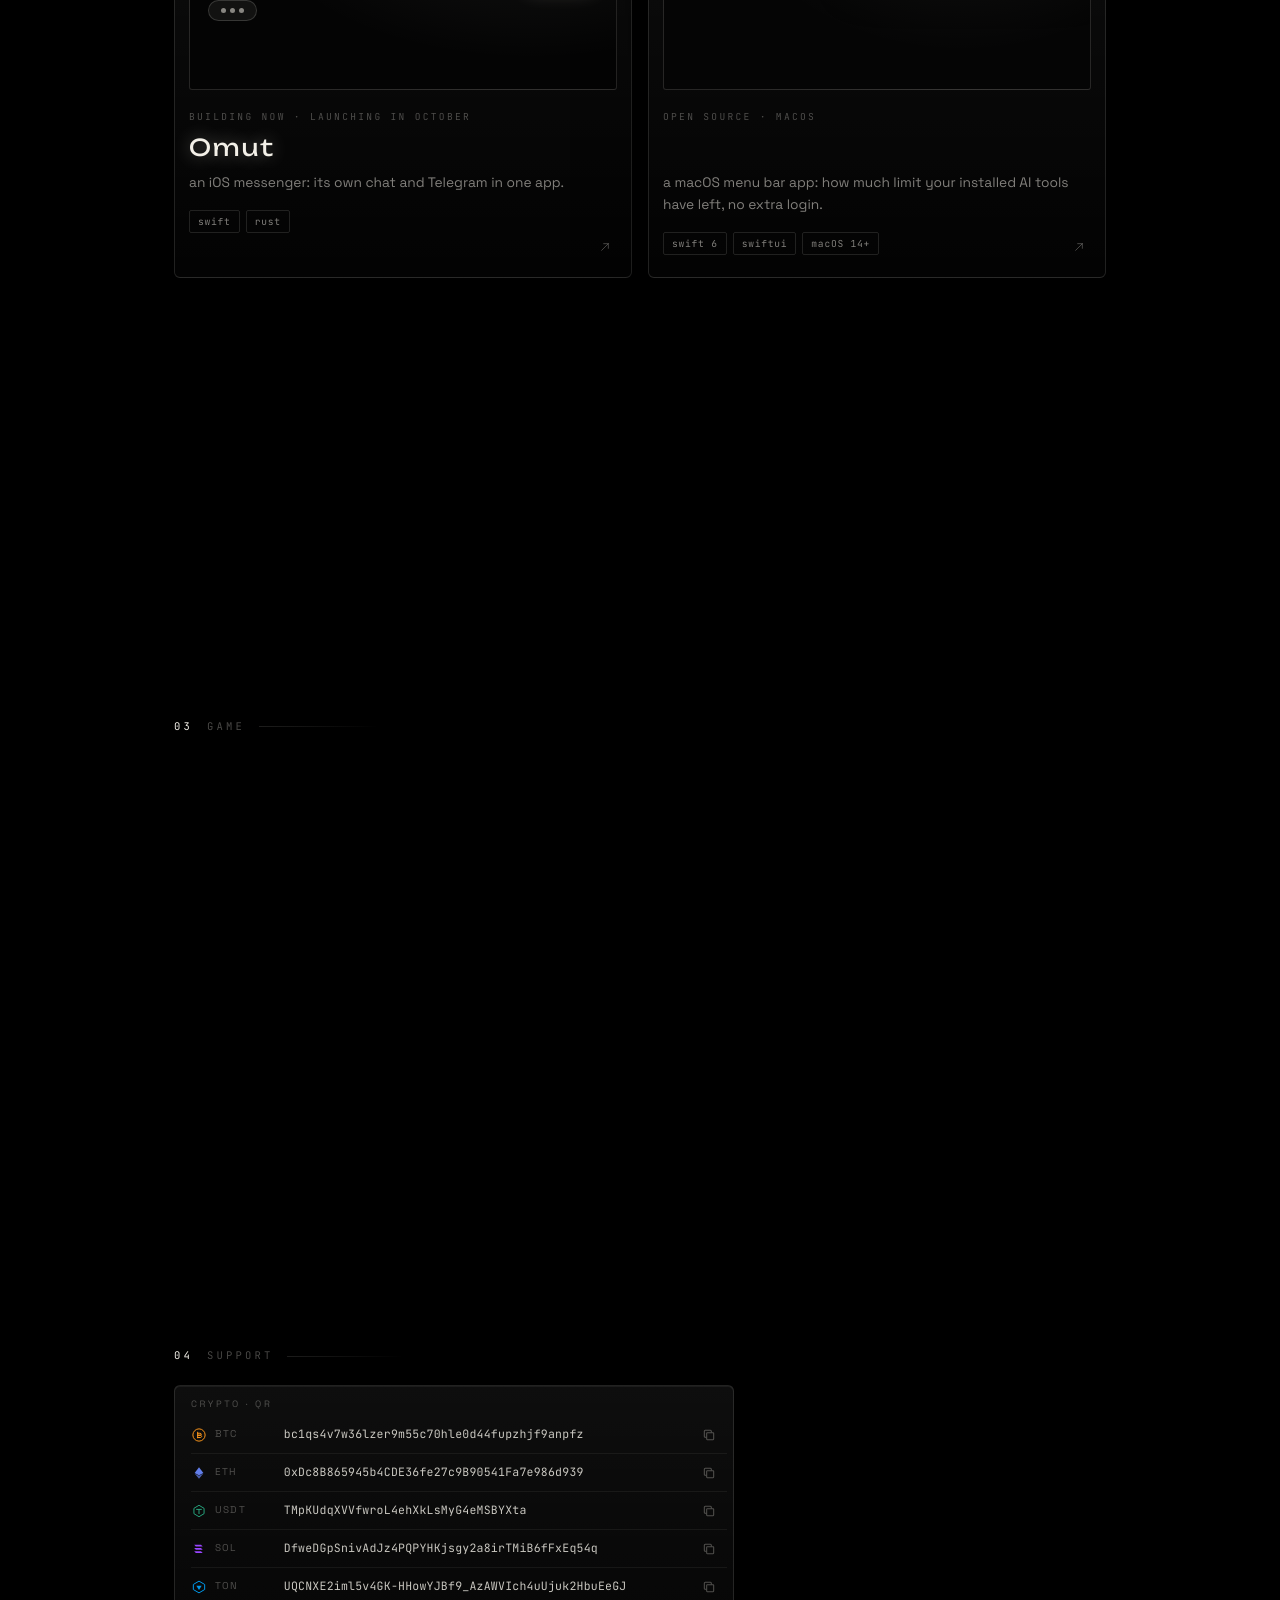
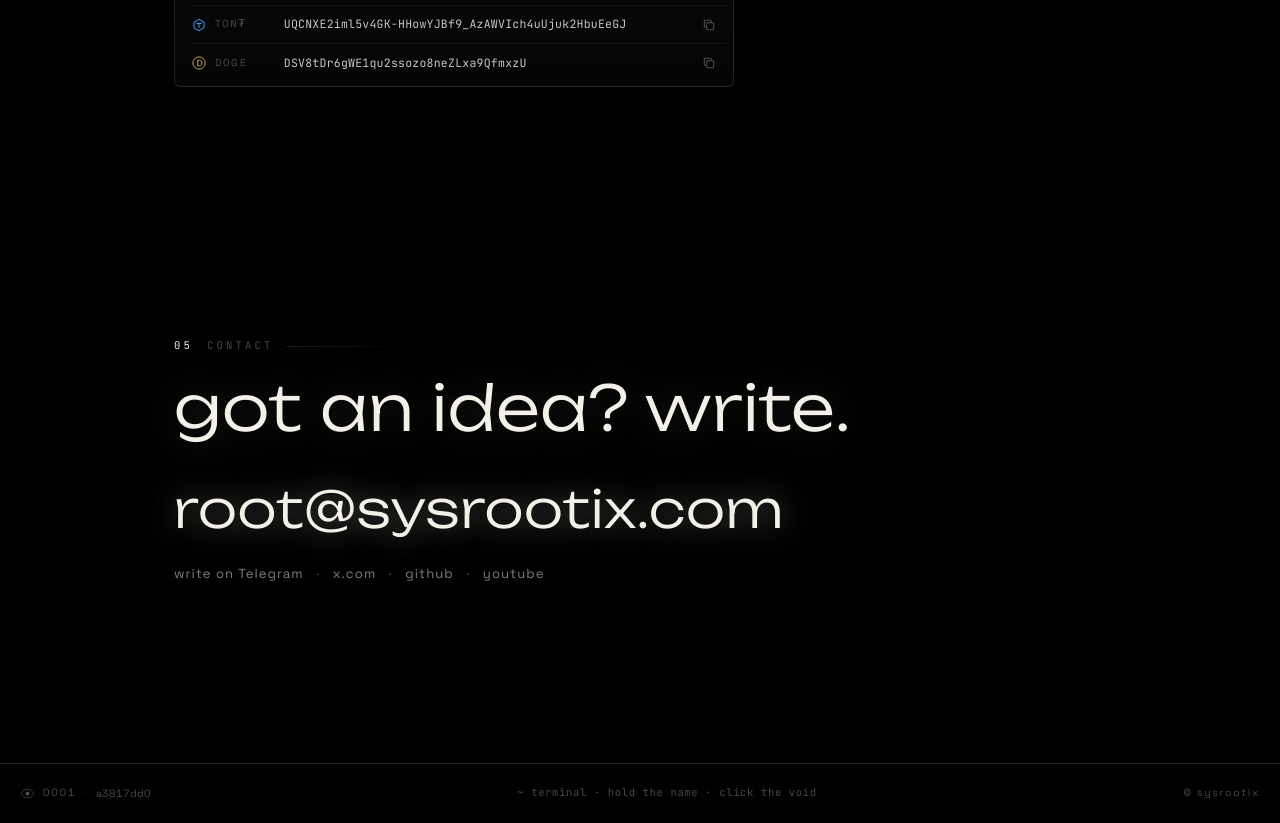
==== commit 0fc141f5: "Give RootDesk and CheckUsage their own cards, add Polchisha, mention retail work beyond Khabarovsk. " ====
--- a/index.html
+++ b/index.html
@@ -31,7 +31,7 @@
   <link rel="preconnect" href="https://fonts.gstatic.com" crossorigin>
   <link href="https://fonts.googleapis.com/css2?family=JetBrains+Mono:wght@400;500&family=Space+Grotesk:wght@400;500&family=Unbounded:wght@300;400;500&display=swap" rel="stylesheet">
   <link rel="modulepreload" href="assets/vendor/three.module.min.js">
-  <link rel="stylesheet" href="styles.css?v=9">
+  <link rel="stylesheet" href="styles.css?v=10">
   <script>
     try {
       if (!sessionStorage.getItem("sx.boot") && !matchMedia("(prefers-reduced-motion: reduce)").matches) {
@@ -113,7 +113,7 @@
     <section class="block about" id="about" data-shape="1">
       <p class="kicker"><b>01</b><span data-i18n="navAbout">обо мне</span></p>
       <h2 class="title reveal" data-i18n="aboutTitle">код, серверы и&nbsp;немного магии</h2>
-      <p class="lead reveal" data-i18n="aboutText">Я — sysrootix, full-stack разработчик из Хабаровска. Собираю продукты целиком: витрина, мобильное приложение, бэкенд на Rust и Node, CRM, интеграции с 1С — и сам держу серверы и выкладку. А ещё маркетинг: лендинги, боты, промо и аналитика, чтобы продукт дошёл до людей.</p>
+      <p class="lead reveal" data-i18n="aboutText">Я — sysrootix, full-stack разработчик из Хабаровска. Работаю с розничными сетями в Хабаровске и других городах и собираю продукты целиком: витрина, мобильное приложение, бэкенд на Rust и Node, CRM, интеграции с 1С — и сам держу серверы и выкладку. А ещё маркетинг: лендинги, боты, промо и аналитика, чтобы продукт дошёл до людей.</p>
       <div class="facts">
         <div class="fact reveal">
           <b>UTC+10</b>
@@ -154,10 +154,24 @@
           <span class="card-art art-mark" aria-hidden="true"><b data-mark="medusa">medusa</b><span class="mark-sub">loyalty · mini app · admin · ios</span></span>
           <span class="card-tag" data-i18n="mdaTag">клиент · ритейл · живой</span>
           <span class="card-name">Medusa</span>
-          <span class="card-text" data-i18n="mdaText">платформа для сети магазинов: лояльность, бронь в магазине, telegram mini app, админка, приложение и лендинги. рядом — RootDesk, общий inbox обращений.</span>
+          <span class="card-text" data-i18n="mdaText">платформа для сети магазинов: лояльность, бронь в магазине, telegram mini app, админка, приложение и лендинги.</span>
           <span class="chips"><i>node</i><i>react</i><i>postgres</i><i>swift</i><i>mini app</i></span>
           <svg class="card-go" viewBox="0 0 24 24" aria-hidden="true"><path d="M7 17 17 7M10 7h7v7" fill="none"/></svg>
         </a>
+        <div class="card card-static reveal">
+          <span class="card-glare" aria-hidden="true"></span>
+          <span class="card-art art-inbox" aria-hidden="true">
+            <span class="inbox-row"><b>tg</b><i></i></span>
+            <span class="inbox-row"><b>mail</b><i></i></span>
+            <span class="inbox-row"><b>site</b><i></i></span>
+            <span class="inbox-row"><b>app</b><i></i></span>
+            <span class="inbox-one">1 ticket</span>
+          </span>
+          <span class="card-tag" data-i18n="rdTag">в работе · внутренний инструмент → saas</span>
+          <span class="card-name">RootDesk</span>
+          <span class="card-text" data-i18n="rdText">общий inbox: обращения из всех каналов собираются в одну карточку. сначала для своей команды, дальше — как saas.</span>
+          <span class="chips"><i>rust</i><i>postgres</i><i>redis</i><i>next.js</i><i>docker</i></span>
+        </div>
         <a class="card reveal" href="https://sysrootix.watch/" rel="noopener noreferrer" target="_blank">
           <span class="card-glare" aria-hidden="true"></span>
           <span class="card-art art-watch" aria-hidden="true">
@@ -184,17 +198,33 @@
           <span class="chips"><i>swift</i><i>rust</i></span>
           <svg class="card-go" viewBox="0 0 24 24" aria-hidden="true"><path d="M7 17 17 7M10 7h7v7" fill="none"/></svg>
         </a>
+        <a class="card reveal" href="https://github.com/sysrootix/check-usage" rel="noopener noreferrer" target="_blank">
+          <span class="card-glare" aria-hidden="true"></span>
+          <span class="card-art art-menubar" aria-hidden="true">
+            <span class="mb-bar"><i></i><b>◔ 62%</b></span>
+            <span class="mb-pop">
+              <span class="mb-row"><span>claude</span><em style="--v:.62"></em></span>
+              <span class="mb-row"><span>codex</span><em style="--v:.35"></em></span>
+              <span class="mb-row"><span>cursor</span><em style="--v:.8"></em></span>
+            </span>
+          </span>
+          <span class="card-tag" data-i18n="cuTag">open source · macOS</span>
+          <span class="card-name">CheckUsage</span>
+          <span class="card-text" data-i18n="cuText">меню-бар для macOS: сколько лимита осталось у установленных AI-инструментов, без отдельного логина.</span>
+          <span class="chips"><i>swift 6</i><i>swiftui</i><i>macOS 14+</i></span>
+          <svg class="card-go" viewBox="0 0 24 24" aria-hidden="true"><path d="M7 17 17 7M10 7h7v7" fill="none"/></svg>
+        </a>
       </div>
       <p class="more-head reveal" data-i18n="moreHead">ещё поменьше</p>
       <div class="minis">
-        <a class="mini reveal" href="https://github.com/sysrootix/check-usage" rel="noopener noreferrer" target="_blank">
-          <span class="mini-name">CheckUsage</span>
-          <span class="mini-text" data-i18n="cuText">меню-бар macOS: остаток лимитов AI-инструментов</span>
-          <span class="mini-stack">swift 6</span>
-        </a>
         <a class="mini reveal" href="https://sysrootix.github.io/supermarket-tycoon-3d/" rel="noopener noreferrer" target="_blank">
           <span class="mini-name" data-i18n="smName">Мой Супермаркет 3D</span>
           <span class="mini-text" data-i18n="smText">браузерный симулятор магазина: ферма, цеха, касса</span>
+          <span class="mini-stack">three.js · pwa</span>
+        </a>
+        <a class="mini reveal" href="https://sysrootix.github.io/polchisha/" rel="noopener noreferrer" target="_blank">
+          <span class="mini-name" data-i18n="plName">Полчища</span>
+          <span class="mini-text" data-i18n="plText">3D survivors в браузере: продержись 20 минут против орды</span>
           <span class="mini-stack">three.js · pwa</span>
         </a>
         <a class="mini reveal" href="game.html">
@@ -352,8 +382,8 @@
       a.addEventListener("canplaythrough", go);
     })();
   </script>
-  <script src="script.js?v=9"></script>
-  <script src="terminal.js?v=2"></script>
+  <script src="script.js?v=10"></script>
+  <script src="terminal.js?v=3"></script>
   <script type="module" src="scene.js?v=1"></script>
 </body>
 </html>
--- a/styles.css
+++ b/styles.css
@@ -1025,6 +1025,150 @@
 .bubble.typing i:nth-child(2) { animation-delay: 0.2s; }
 .bubble.typing i:nth-child(3) { animation-delay: 0.4s; }
 
+.card-static {
+  cursor: default;
+}
+
+.art-inbox {
+  display: grid;
+  grid-template-columns: 1fr auto;
+  grid-template-rows: repeat(4, 1fr);
+  align-items: center;
+  column-gap: 18%;
+  padding: 16px 22px;
+  background: radial-gradient(ellipse at 75% 50%, rgba(243, 240, 232, 0.08), transparent 55%), #040404;
+}
+
+.inbox-row {
+  display: flex;
+  align-items: center;
+  gap: 10px;
+  grid-column: 1;
+}
+
+.inbox-row b {
+  width: 3.2em;
+  font-family: var(--mono);
+  font-weight: 400;
+  font-size: 0.6rem;
+  letter-spacing: 0.14em;
+  text-transform: uppercase;
+  color: var(--faint);
+}
+
+.inbox-row i {
+  position: relative;
+  flex: 1;
+  height: 1px;
+  background: linear-gradient(90deg, var(--line), rgba(243, 240, 232, 0.4));
+  overflow: hidden;
+}
+
+.inbox-row i::after {
+  content: "";
+  position: absolute;
+  top: -1px;
+  left: -20%;
+  width: 20%;
+  height: 3px;
+  border-radius: 2px;
+  background: var(--fg);
+  box-shadow: 0 0 8px var(--glow);
+  animation: flow 2.4s linear infinite;
+}
+
+.inbox-row:nth-child(2) i::after { animation-delay: 0.6s; }
+.inbox-row:nth-child(3) i::after { animation-delay: 1.2s; }
+.inbox-row:nth-child(4) i::after { animation-delay: 1.8s; }
+
+.inbox-one {
+  grid-column: 2;
+  grid-row: 1 / -1;
+  padding: 12px 14px;
+  font-family: var(--mono);
+  font-size: 0.66rem;
+  letter-spacing: 0.1em;
+  color: #000;
+  background: var(--fg);
+  border-radius: 3px;
+  box-shadow: 0 0 26px rgba(243, 240, 232, 0.25);
+}
+
+.art-menubar {
+  background: radial-gradient(ellipse at 70% 0%, rgba(243, 240, 232, 0.08), transparent 60%), #050505;
+}
+
+.mb-bar {
+  display: flex;
+  align-items: center;
+  justify-content: flex-end;
+  gap: 12px;
+  height: 22px;
+  padding: 0 12px;
+  font-family: var(--mono);
+  font-size: 0.6rem;
+  color: var(--muted);
+  background: rgba(243, 240, 232, 0.07);
+  border-bottom: 1px solid var(--line);
+}
+
+.mb-bar i {
+  width: 38%;
+  height: 5px;
+  border-radius: 3px;
+  background: rgba(243, 240, 232, 0.1);
+}
+
+.mb-bar b {
+  font-weight: 400;
+  color: var(--fg);
+}
+
+.mb-pop {
+  position: absolute;
+  right: 10px;
+  top: 30px;
+  display: grid;
+  gap: 9px;
+  width: min(62%, 220px);
+  padding: 12px 14px;
+  border: 1px solid rgba(243, 240, 232, 0.16);
+  border-radius: 8px;
+  background: rgba(18, 18, 18, 0.9);
+  box-shadow: 0 16px 40px rgba(0, 0, 0, 0.6);
+}
+
+.mb-row {
+  display: grid;
+  grid-template-columns: 3.8em 1fr;
+  align-items: center;
+  gap: 10px;
+  font-family: var(--mono);
+  font-size: 0.6rem;
+  color: var(--muted);
+}
+
+.mb-row em {
+  position: relative;
+  height: 4px;
+  border-radius: 2px;
+  background: rgba(243, 240, 232, 0.1);
+  overflow: hidden;
+}
+
+.mb-row em::after {
+  content: "";
+  position: absolute;
+  inset: 0 auto 0 0;
+  width: calc(var(--v) * 100%);
+  background: var(--fg);
+  transition: width 0.8s var(--ease);
+}
+
+.card:hover .mb-row em::after {
+  width: calc(var(--v) * 70%);
+}
+
 .chips {
   display: flex;
   flex-wrap: wrap;
@@ -1736,6 +1880,10 @@
   100% { transform: translate(0, 0); }
 }
 
+@keyframes flow {
+  to { left: 100%; }
+}
+
 @keyframes marquee {
   to { transform: translateX(-50%); }
 }
@@ -1935,6 +2083,7 @@
   .piece-scan,
   .grain,
   .bubble.typing i,
+  .inbox-row i::after,
   .art-mark b::after,
   .marquee-track,
   .btn::after,
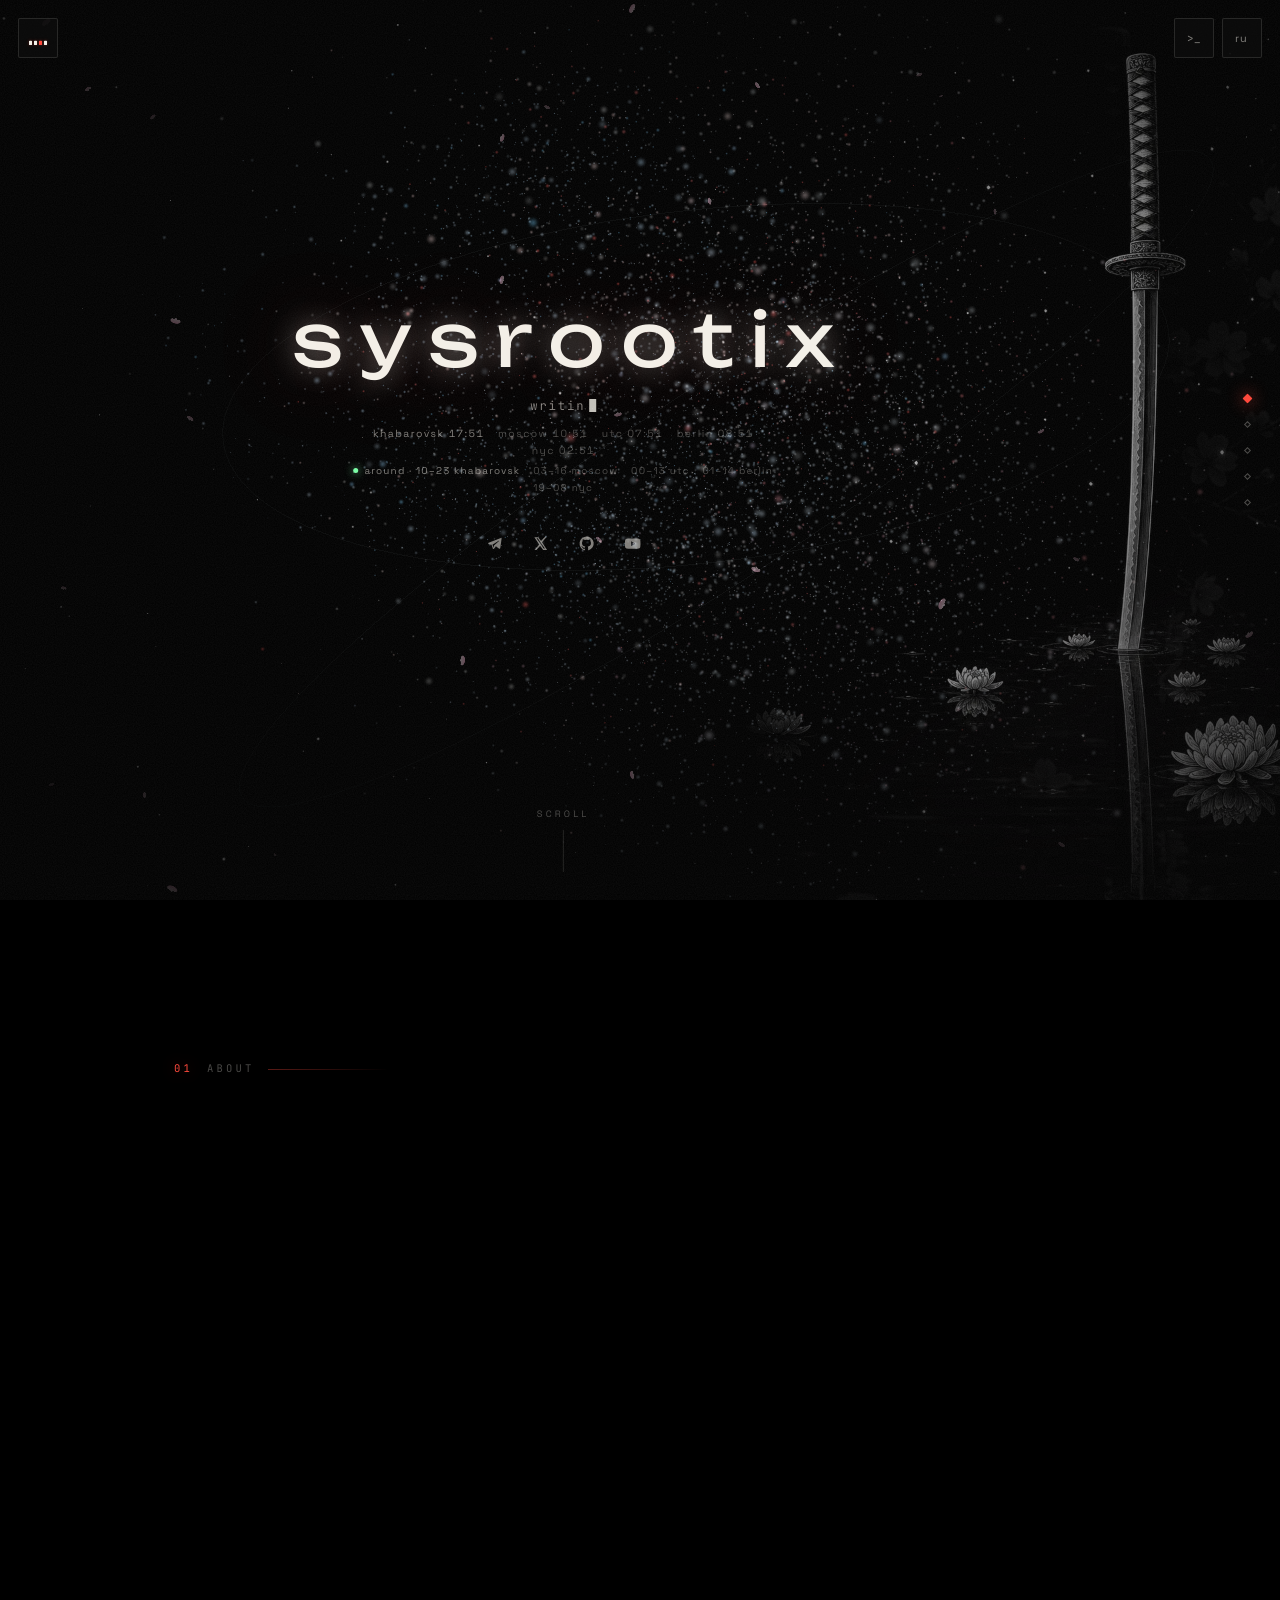
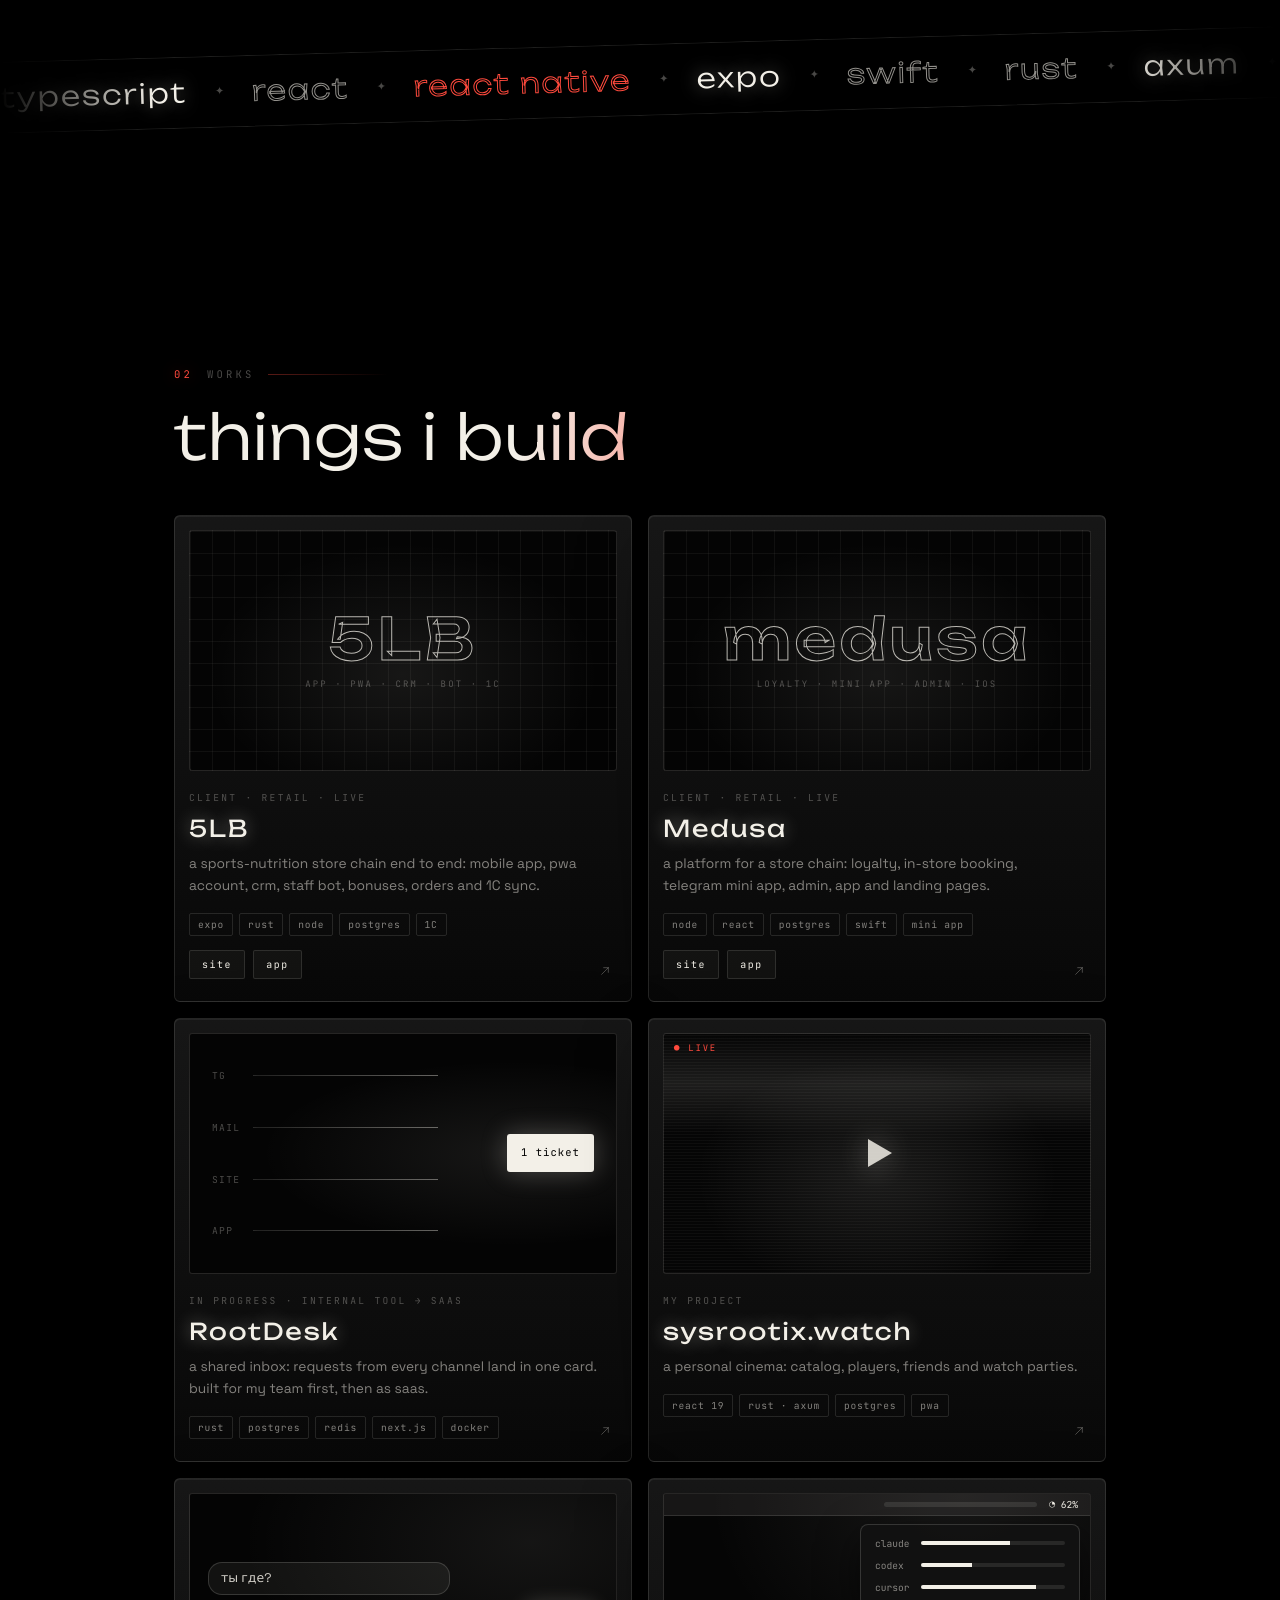
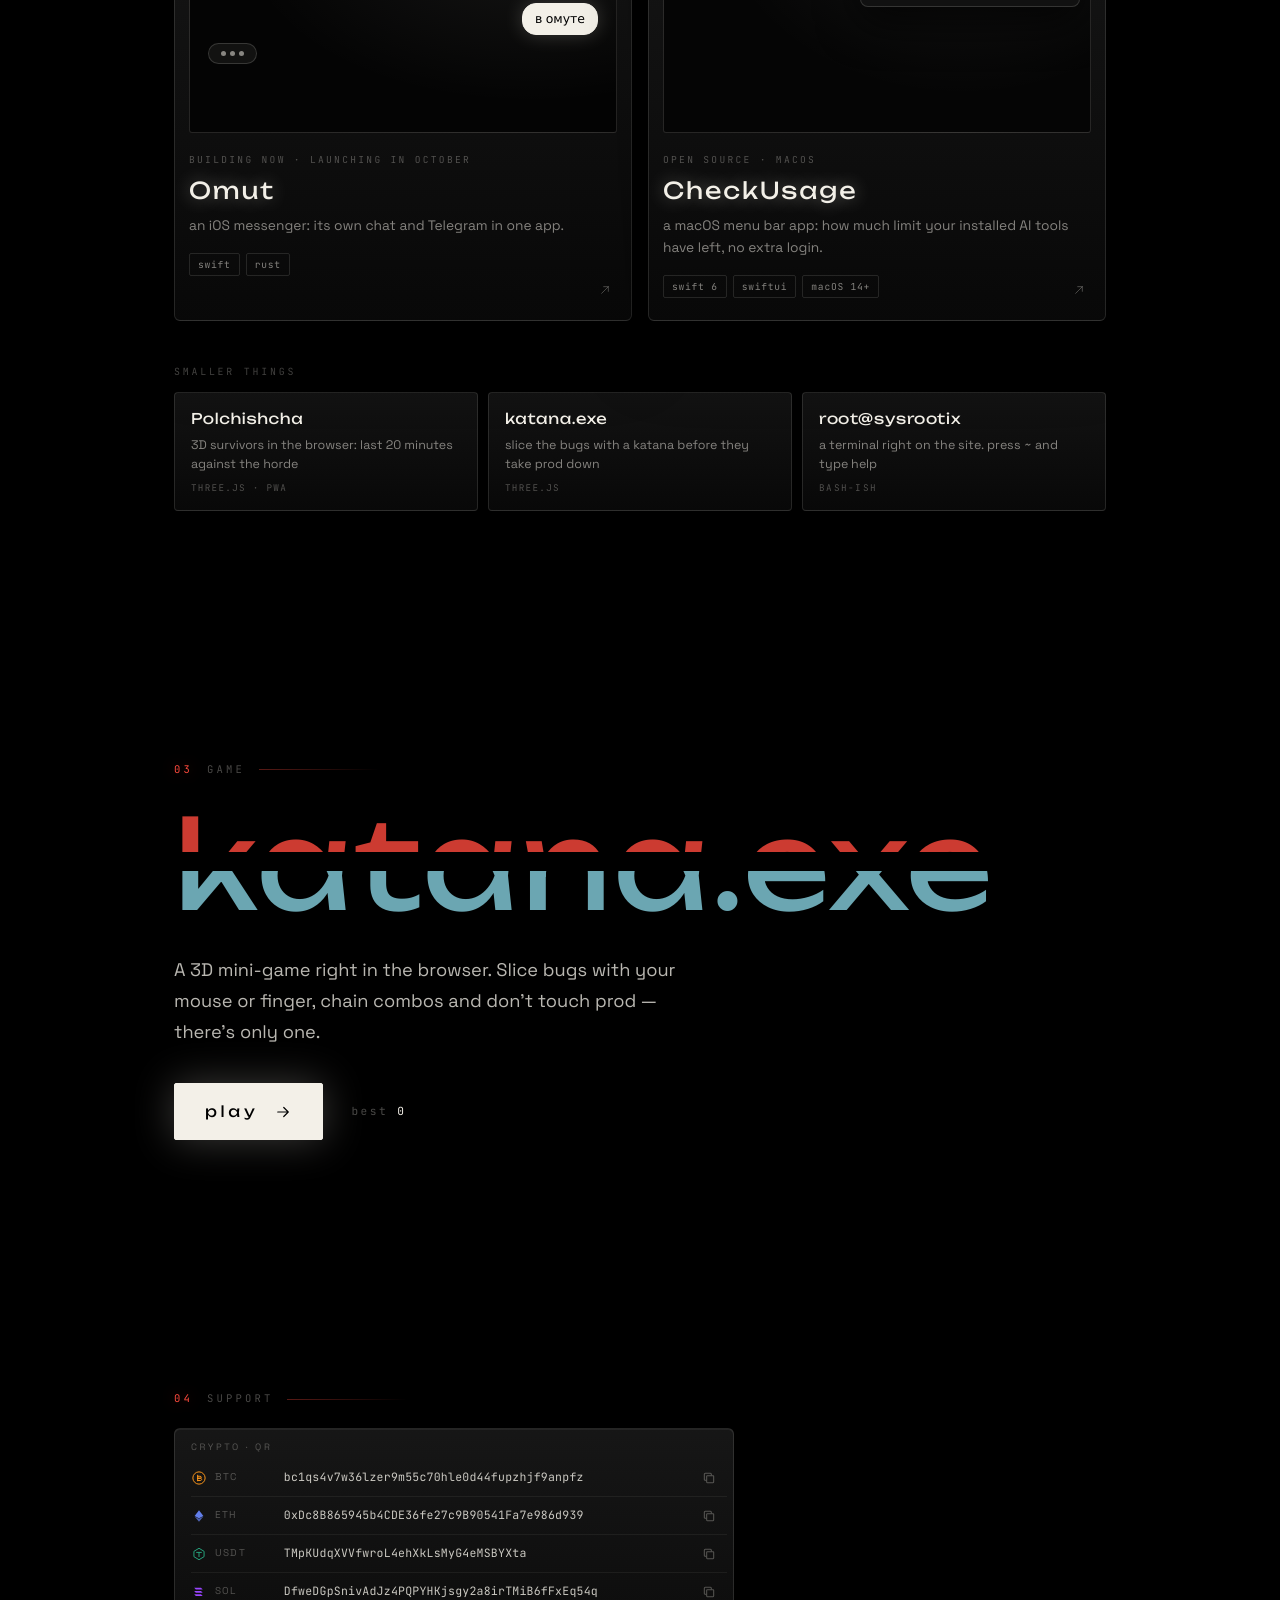
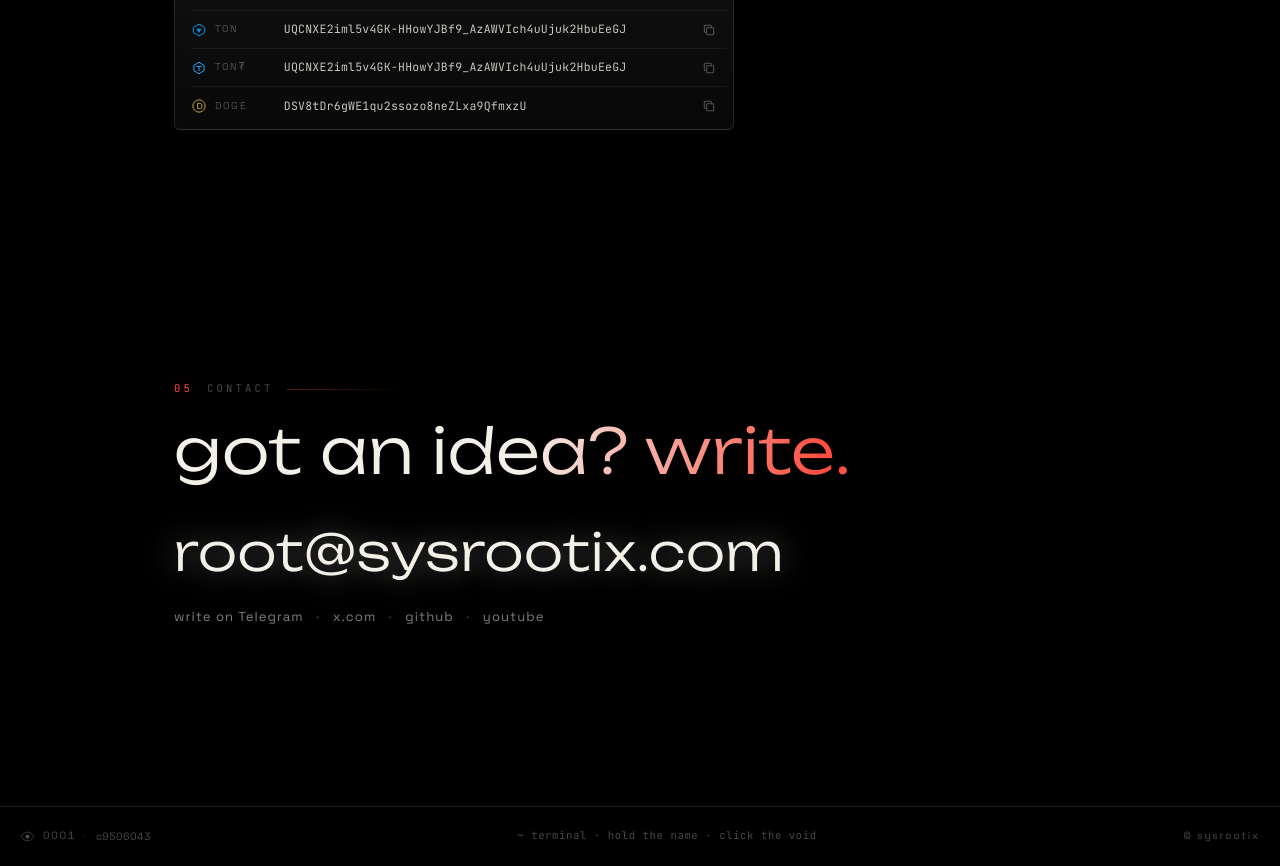
==== commit ac14b5ae: "Fix scroll lag, colour sections, make visuals react to music, update project links. - Stop restyling" ====
--- a/index.html
+++ b/index.html
@@ -31,7 +31,7 @@
   <link rel="preconnect" href="https://fonts.gstatic.com" crossorigin>
   <link href="https://fonts.googleapis.com/css2?family=JetBrains+Mono:wght@400;500&family=Space+Grotesk:wght@400;500&family=Unbounded:wght@300;400;500&display=swap" rel="stylesheet">
   <link rel="modulepreload" href="assets/vendor/three.module.min.js">
-  <link rel="stylesheet" href="styles.css?v=10">
+  <link rel="stylesheet" href="styles.css?v=11">
   <script>
     try {
       if (!sessionStorage.getItem("sx.boot") && !matchMedia("(prefers-reduced-motion: reduce)").matches) {
@@ -68,6 +68,7 @@
       <path d="M4 10v4h3l5 4V6L7 10H4z"/>
       <path d="M16 9.5a4.5 4.5 0 0 1 0 5M18.4 7a8 8 0 0 1 0 10" fill="none"/>
     </svg>
+    <span class="eq" aria-hidden="true"><i></i><i></i><i></i><i></i></span>
   </button>
   <div class="top-right">
     <button class="chip js-term" type="button" aria-label="Терминал" data-i18n-aria="term">&gt;_</button>
@@ -140,25 +141,27 @@
       <p class="kicker"><b>02</b><span data-i18n="navWorks">работы</span></p>
       <h2 class="title reveal" data-i18n="worksTitle">что я строю</h2>
       <div class="cards">
-        <a class="card reveal" href="https://5lb.pro" rel="noopener noreferrer" target="_blank">
+        <div class="card reveal">
           <span class="card-glare" aria-hidden="true"></span>
           <span class="card-art art-mark" aria-hidden="true"><b data-mark="5LB">5LB</b><span class="mark-sub">app · pwa · crm · bot · 1c</span></span>
           <span class="card-tag" data-i18n="lbTag">клиент · ритейл · живой</span>
-          <span class="card-name">5LB</span>
+          <a class="card-name card-cover" href="https://5lb.pro" rel="noopener noreferrer" target="_blank">5LB</a>
           <span class="card-text" data-i18n="lbText">сеть магазинов спортпита под ключ: мобильное приложение, pwa-кабинет, crm, бот для сотрудников, бонусы, заказы и связка с 1С.</span>
           <span class="chips"><i>expo</i><i>rust</i><i>node</i><i>postgres</i><i>1С</i></span>
-          <svg class="card-go" viewBox="0 0 24 24" aria-hidden="true"><path d="M7 17 17 7M10 7h7v7" fill="none"/></svg>
-        </a>
-        <a class="card reveal" href="https://webapp.mda-platform.top" rel="noopener noreferrer" target="_blank">
+          <span class="card-links"><a href="https://5lb.pro" rel="noopener noreferrer" target="_blank" data-i18n="linkSite">сайт</a><a href="https://mobile.5lb.pro" rel="noopener noreferrer" target="_blank" data-i18n="linkApp">приложение</a></span>
+          <svg class="card-go" viewBox="0 0 24 24" aria-hidden="true"><path d="M7 17 17 7M10 7h7v7" fill="none"/></svg>
+        </div>
+        <div class="card reveal">
           <span class="card-glare" aria-hidden="true"></span>
           <span class="card-art art-mark" aria-hidden="true"><b data-mark="medusa">medusa</b><span class="mark-sub">loyalty · mini app · admin · ios</span></span>
           <span class="card-tag" data-i18n="mdaTag">клиент · ритейл · живой</span>
-          <span class="card-name">Medusa</span>
+          <a class="card-name card-cover" href="https://mda-medusa.ru" rel="noopener noreferrer" target="_blank">Medusa</a>
           <span class="card-text" data-i18n="mdaText">платформа для сети магазинов: лояльность, бронь в магазине, telegram mini app, админка, приложение и лендинги.</span>
           <span class="chips"><i>node</i><i>react</i><i>postgres</i><i>swift</i><i>mini app</i></span>
-          <svg class="card-go" viewBox="0 0 24 24" aria-hidden="true"><path d="M7 17 17 7M10 7h7v7" fill="none"/></svg>
-        </a>
-        <div class="card card-static reveal">
+          <span class="card-links"><a href="https://mda-medusa.ru" rel="noopener noreferrer" target="_blank" data-i18n="linkSite">сайт</a><a href="https://app.mda-platform.top" rel="noopener noreferrer" target="_blank" data-i18n="linkApp">приложение</a></span>
+          <svg class="card-go" viewBox="0 0 24 24" aria-hidden="true"><path d="M7 17 17 7M10 7h7v7" fill="none"/></svg>
+        </div>
+        <a class="card reveal" href="https://rootdesk.mda-platform.top/" rel="noopener noreferrer" target="_blank">
           <span class="card-glare" aria-hidden="true"></span>
           <span class="card-art art-inbox" aria-hidden="true">
             <span class="inbox-row"><b>tg</b><i></i></span>
@@ -171,7 +174,8 @@
           <span class="card-name">RootDesk</span>
           <span class="card-text" data-i18n="rdText">общий inbox: обращения из всех каналов собираются в одну карточку. сначала для своей команды, дальше — как saas.</span>
           <span class="chips"><i>rust</i><i>postgres</i><i>redis</i><i>next.js</i><i>docker</i></span>
-        </div>
+          <svg class="card-go" viewBox="0 0 24 24" aria-hidden="true"><path d="M7 17 17 7M10 7h7v7" fill="none"/></svg>
+        </a>
         <a class="card reveal" href="https://sysrootix.watch/" rel="noopener noreferrer" target="_blank">
           <span class="card-glare" aria-hidden="true"></span>
           <span class="card-art art-watch" aria-hidden="true">
@@ -217,11 +221,6 @@
       </div>
       <p class="more-head reveal" data-i18n="moreHead">ещё поменьше</p>
       <div class="minis">
-        <a class="mini reveal" href="https://sysrootix.github.io/supermarket-tycoon-3d/" rel="noopener noreferrer" target="_blank">
-          <span class="mini-name" data-i18n="smName">Мой Супермаркет 3D</span>
-          <span class="mini-text" data-i18n="smText">браузерный симулятор магазина: ферма, цеха, касса</span>
-          <span class="mini-stack">three.js · pwa</span>
-        </a>
         <a class="mini reveal" href="https://sysrootix.github.io/polchisha/" rel="noopener noreferrer" target="_blank">
           <span class="mini-name" data-i18n="plName">Полчища</span>
           <span class="mini-text" data-i18n="plText">3D survivors в браузере: продержись 20 минут против орды</span>
@@ -382,8 +381,8 @@
       a.addEventListener("canplaythrough", go);
     })();
   </script>
-  <script src="script.js?v=10"></script>
-  <script src="terminal.js?v=3"></script>
-  <script type="module" src="scene.js?v=1"></script>
+  <script src="script.js?v=11"></script>
+  <script src="terminal.js?v=4"></script>
+  <script type="module" src="scene.js?v=2"></script>
 </body>
 </html>
--- a/styles.css
+++ b/styles.css
@@ -12,7 +12,14 @@
   --display: "Unbounded", "Space Grotesk", ui-sans-serif, sans-serif;
   --mono: "JetBrains Mono", ui-monospace, "SFMono-Regular", Menlo, monospace;
   --hero: 0;
-}
+  --accent: #ff4a3d;
+  --accent-soft: rgba(255, 74, 61, 0.35);
+}
+
+html[data-sec="1"] { --accent: #6fcfff; --accent-soft: rgba(111, 207, 255, 0.35); }
+html[data-sec="2"] { --accent: #6dffa0; --accent-soft: rgba(109, 255, 160, 0.3); }
+html[data-sec="3"] { --accent: #ff5a3c; --accent-soft: rgba(255, 90, 60, 0.35); }
+html[data-sec="4"] { --accent: #ff8ac0; --accent-soft: rgba(255, 138, 192, 0.35); }
 
 *,
 *::before,
@@ -41,7 +48,7 @@
 }
 
 ::selection {
-  background: rgba(243, 240, 232, 0.9);
+  background: var(--accent);
   color: #000;
 }
 
@@ -80,11 +87,16 @@
 
 .lamp {
   position: fixed;
-  inset: 0;
+  left: -150vw;
+  top: -150vh;
+  width: 300vw;
+  height: 300vh;
   z-index: 4;
   pointer-events: none;
+  will-change: transform;
+  transform: translate3d(50vw, 42vh, 0);
   background: radial-gradient(
-    ellipse 62% 52% at var(--lx, 50%) var(--ly, 42%),
+    ellipse 62vw 52vh at 50% 50%,
     transparent 0%,
     rgba(0, 0, 0, 0.1) 40%,
     rgba(0, 0, 0, 0.42) 80%,
@@ -94,12 +106,11 @@
 
 .grain {
   position: fixed;
-  inset: -50%;
+  inset: 0;
   z-index: 4;
   pointer-events: none;
-  opacity: 0.07;
+  opacity: 0.06;
   background-image: url("data:image/svg+xml;utf8,<svg xmlns='http://www.w3.org/2000/svg' width='160' height='160'><filter id='n'><feTurbulence type='fractalNoise' baseFrequency='.9' numOctaves='2' stitchTiles='stitch'/><feColorMatrix values='0 0 0 0 1 0 0 0 0 1 0 0 0 0 1 0 0 0 .9 0'/></filter><rect width='100%' height='100%' filter='url(%23n)'/></svg>");
-  animation: grain 0.9s steps(4) infinite;
 }
 
 .void {
@@ -150,9 +161,10 @@
   height: 100%;
   width: 100%;
   transform-origin: 0 50%;
-  transform: scaleX(var(--progress, 0));
-  background: linear-gradient(90deg, transparent, var(--fg));
-  box-shadow: 0 0 12px var(--glow);
+  transform: scaleX(0);
+  background: linear-gradient(90deg, transparent, var(--accent) 70%, var(--fg));
+  box-shadow: 0 0 12px var(--accent-soft);
+  transition: background 0.6s ease;
 }
 
 /* ---------- boot ---------- */
@@ -232,7 +244,7 @@
   display: grid;
   place-items: center;
   color: var(--muted);
-  background: var(--glass);
+  background: rgba(14, 14, 14, 0.78);
   border: 1px solid var(--line);
   border-radius: 2px;
   cursor: pointer;
@@ -240,8 +252,6 @@
   font-size: 0.68rem;
   letter-spacing: 0.12em;
   text-transform: lowercase;
-  backdrop-filter: blur(16px);
-  -webkit-backdrop-filter: blur(16px);
   transition: border-color 0.25s ease, box-shadow 0.25s ease, color 0.25s ease;
 }
 
@@ -288,9 +298,40 @@
   stroke-linecap: round;
 }
 
-.sound .i-on { display: none; }
-.sound[aria-pressed="true"] .i-on { display: block; }
+.sound .i-on,
+.sound .eq { display: none; }
 .sound[aria-pressed="true"] .i-off { display: none; }
+.sound[aria-pressed="true"] .eq { display: flex; }
+
+.eq {
+  align-items: flex-end;
+  gap: 2px;
+  height: 14px;
+}
+
+.eq i {
+  width: 3px;
+  height: 14px;
+  border-radius: 1px;
+  background: var(--fg);
+  transform-origin: 50% 100%;
+  transform: scaleY(0.3);
+  box-shadow: 0 0 6px var(--accent-soft);
+  animation: eq 1.1s ease-in-out infinite;
+}
+
+.eq i:nth-child(2) { animation-delay: -0.3s; }
+.eq i:nth-child(3) { animation-delay: -0.6s; background: var(--accent); }
+.eq i:nth-child(4) { animation-delay: -0.85s; }
+
+.sound.live .eq i {
+  animation: none;
+}
+
+.sound.live {
+  border-color: var(--accent-soft);
+  box-shadow: 0 0 18px var(--accent-soft);
+}
 
 .dots {
   position: fixed;
@@ -324,10 +365,10 @@
 }
 
 .dots a.on span {
-  background: var(--fg);
-  border-color: var(--fg);
+  background: var(--accent);
+  border-color: var(--accent);
   transform: rotate(45deg) scale(1.35);
-  box-shadow: 0 0 10px var(--glow);
+  box-shadow: 0 0 12px var(--accent);
 }
 
 .dots a:focus-visible {
@@ -378,7 +419,7 @@
   margin-right: -0.22em;
   text-transform: lowercase;
   line-height: 1;
-  text-shadow: 0 0 28px var(--glow), 0 0 80px rgba(243, 240, 232, 0.2);
+  text-shadow: 0 0 28px var(--glow), 0 0 90px rgba(255, 74, 61, 0.28), 0 0 160px rgba(255, 138, 192, 0.14);
   user-select: none;
   -webkit-user-select: none;
   -webkit-touch-callout: none;
@@ -568,18 +609,24 @@
 
 .kicker b {
   font-weight: 400;
-  color: var(--fg);
+  color: var(--accent);
+  text-shadow: 0 0 14px var(--accent-soft);
+  transition: color 0.6s ease;
 }
 
 .kicker::after {
   content: "";
   flex: 0 1 120px;
   height: 1px;
-  background: linear-gradient(90deg, var(--line), transparent);
+  background: linear-gradient(90deg, var(--accent-soft), transparent);
 }
 
 .title {
   margin: 0;
+  background: linear-gradient(100deg, var(--fg) 40%, var(--accent) 75%, var(--fg) 110%);
+  -webkit-background-clip: text;
+  background-clip: text;
+  color: transparent;
   max-width: 14em;
   font-family: var(--display);
   font-weight: 300;
@@ -587,7 +634,6 @@
   line-height: 1.08;
   letter-spacing: 0.01em;
   text-transform: lowercase;
-  text-shadow: 0 0 40px rgba(243, 240, 232, 0.18);
 }
 
 .title-xl {
@@ -608,15 +654,13 @@
 .reveal {
   opacity: 0;
   transform: translateY(34px);
-  filter: blur(6px);
-  transition: opacity 1s var(--ease), transform 1s var(--ease), filter 1s var(--ease);
+  transition: opacity 0.9s var(--ease), transform 0.9s var(--ease);
   transition-delay: var(--d, 0s);
 }
 
 .reveal.in {
   opacity: 1;
   transform: none;
-  filter: none;
 }
 
 html:not(.js) .reveal {
@@ -638,9 +682,7 @@
   padding: 20px 18px 18px;
   border: 1px solid var(--line);
   border-radius: 4px;
-  background: linear-gradient(180deg, rgba(255, 255, 255, 0.05), rgba(255, 255, 255, 0.012));
-  backdrop-filter: blur(18px);
-  -webkit-backdrop-filter: blur(18px);
+  background: linear-gradient(180deg, rgba(30, 30, 30, 0.72), rgba(10, 10, 10, 0.78));
 }
 
 .fact b {
@@ -694,6 +736,14 @@
   color: var(--fg);
   -webkit-text-stroke: 0;
   text-shadow: 0 0 18px var(--glow);
+}
+
+.marquee span:nth-of-type(5n + 3) {
+  -webkit-text-stroke: 1px var(--accent);
+}
+
+.marquee i {
+  color: var(--accent);
 }
 
 .marquee i {
@@ -731,9 +781,7 @@
   font: inherit;
   border: 1px solid var(--line);
   border-radius: 6px;
-  background: linear-gradient(180deg, rgba(255, 255, 255, 0.055), rgba(255, 255, 255, 0.012));
-  backdrop-filter: blur(20px) saturate(1.15);
-  -webkit-backdrop-filter: blur(20px) saturate(1.15);
+  background: linear-gradient(180deg, rgba(30, 30, 30, 0.74), rgba(10, 10, 10, 0.82));
   box-shadow: inset 0 1px 0 rgba(255, 255, 255, 0.06), 0 30px 70px rgba(0, 0, 0, 0.4);
   cursor: pointer;
   transform-style: preserve-3d;
@@ -750,9 +798,81 @@
 }
 
 .card:hover,
-.card:focus-visible {
-  border-color: rgba(243, 240, 232, 0.3);
-  box-shadow: inset 0 1px 0 rgba(255, 255, 255, 0.1), 0 40px 90px rgba(0, 0, 0, 0.55), 0 0 40px rgba(243, 240, 232, 0.06);
+.card:focus-within {
+  border-color: var(--accent-soft);
+  box-shadow: inset 0 1px 0 rgba(255, 255, 255, 0.1), 0 40px 90px rgba(0, 0, 0, 0.55), 0 0 50px var(--accent-soft);
+  outline: none;
+}
+
+.card::before {
+  content: "";
+  position: absolute;
+  inset: -1px;
+  z-index: 3;
+  padding: 1px;
+  border-radius: inherit;
+  pointer-events: none;
+  background: conic-gradient(from var(--spin, 0deg), transparent 0 70%, var(--accent) 85%, #fff 90%, transparent 95%);
+  -webkit-mask: linear-gradient(#000 0 0) content-box, linear-gradient(#000 0 0);
+  -webkit-mask-composite: xor;
+  mask: linear-gradient(#000 0 0) content-box, linear-gradient(#000 0 0);
+  mask-composite: exclude;
+  opacity: 0;
+  transition: opacity 0.4s ease;
+}
+
+.card:hover::before {
+  opacity: 1;
+  animation: spin-border 2.6s linear infinite;
+}
+
+@property --spin {
+  syntax: "<angle>";
+  initial-value: 0deg;
+  inherits: false;
+}
+
+@keyframes spin-border {
+  to { --spin: 360deg; }
+}
+
+.card-cover {
+  color: inherit;
+  text-decoration: none;
+  transform: none;
+}
+
+.card-cover:focus-visible {
+  outline: none;
+}
+
+.card-links {
+  position: relative;
+  z-index: 4;
+  display: flex;
+  gap: 8px;
+  margin-top: 14px;
+}
+
+.card-links a {
+  padding: 7px 12px;
+  font-family: var(--mono);
+  font-size: 0.62rem;
+  letter-spacing: 0.16em;
+  text-transform: lowercase;
+  color: var(--fg);
+  text-decoration: none;
+  border: 1px solid var(--line);
+  border-radius: 2px;
+  background: rgba(243, 240, 232, 0.04);
+  transition: border-color 0.25s ease, color 0.25s ease, box-shadow 0.25s ease;
+}
+
+.card-links a:hover,
+.card-links a:focus-visible {
+  border-color: var(--accent);
+  color: #fff;
+  box-shadow: 0 0 18px var(--accent-soft);
   outline: none;
 }
 
@@ -1178,6 +1298,11 @@
   transform: translateZ(14px);
 }
 
+.card:hover .chips i {
+  border-color: var(--accent-soft);
+  color: var(--fg);
+}
+
 .chips i {
   padding: 4px 8px;
   font-family: var(--mono);
@@ -1200,7 +1325,7 @@
 
 .minis {
   display: grid;
-  grid-template-columns: repeat(4, minmax(0, 1fr));
+  grid-template-columns: repeat(3, minmax(0, 1fr));
   gap: 10px;
 }
 
@@ -1215,16 +1340,15 @@
   color: inherit;
   border: 1px solid var(--line);
   border-radius: 4px;
-  background: linear-gradient(180deg, rgba(255, 255, 255, 0.04), rgba(255, 255, 255, 0.01));
-  backdrop-filter: blur(16px);
-  -webkit-backdrop-filter: blur(16px);
+  background: linear-gradient(180deg, rgba(26, 26, 26, 0.72), rgba(10, 10, 10, 0.8));
   cursor: pointer;
-  transition: border-color 0.3s ease, background 0.3s ease, opacity 1s var(--ease), transform 1s var(--ease), filter 1s var(--ease);
+  transition: border-color 0.3s ease, background 0.3s ease, box-shadow 0.3s ease, opacity 0.9s var(--ease), transform 0.9s var(--ease);
 }
 
 .mini:hover,
 .mini:focus-visible {
-  border-color: rgba(243, 240, 232, 0.3);
+  border-color: var(--accent-soft);
+  box-shadow: 0 0 30px var(--accent-soft);
   background: rgba(243, 240, 232, 0.05);
   outline: none;
 }
@@ -1362,11 +1486,9 @@
   width: min(100%, 560px);
   margin: 0;
   padding: 12px 6px 4px 16px;
-  background: linear-gradient(180deg, rgba(255, 255, 255, 0.055), rgba(255, 255, 255, 0.018));
+  background: linear-gradient(180deg, rgba(30, 30, 30, 0.74), rgba(10, 10, 10, 0.82));
   border: 1px solid var(--line);
   border-radius: 6px;
-  backdrop-filter: blur(22px) saturate(1.15);
-  -webkit-backdrop-filter: blur(22px) saturate(1.15);
   box-shadow: inset 0 1px 0 rgba(255, 255, 255, 0.06), 0 24px 60px rgba(0, 0, 0, 0.35);
   text-align: left;
 }
@@ -1485,6 +1607,10 @@
   word-break: break-all;
 }
 
+.mail {
+  background-image: linear-gradient(90deg, var(--accent), var(--fg));
+}
+
 .mail:hover,
 .mail:focus-visible {
   background-size: 100% 1px;
@@ -1609,9 +1735,7 @@
   display: grid;
   place-items: center;
   padding: max(16px, env(safe-area-inset-top)) 12px max(16px, env(safe-area-inset-bottom));
-  background: rgba(0, 0, 0, 0.55);
-  backdrop-filter: blur(6px);
-  -webkit-backdrop-filter: blur(6px);
+  background: rgba(0, 0, 0, 0.78);
   animation: fade 0.25s ease;
 }
 
@@ -1752,7 +1876,6 @@
   background: rgba(10, 10, 12, 0.72);
   border: 1px solid var(--line);
   border-radius: 2px;
-  backdrop-filter: blur(16px);
   opacity: 0;
   pointer-events: none;
   transition: opacity 0.28s ease, transform 0.28s ease;
@@ -1780,8 +1903,6 @@
   background: rgba(8, 8, 10, 0.92);
   color: var(--fg);
   text-align: center;
-  backdrop-filter: blur(22px);
-  -webkit-backdrop-filter: blur(22px);
   box-shadow: 0 24px 60px rgba(0, 0, 0, 0.55);
 }
 
@@ -1880,6 +2001,11 @@
   100% { transform: translate(0, 0); }
 }
 
+@keyframes eq {
+  0%, 100% { transform: scaleY(0.25); }
+  50% { transform: scaleY(0.9); }
+}
+
 @keyframes flow {
   to { left: 100%; }
 }
@@ -2006,7 +2132,7 @@
   }
 
   .minis {
-    grid-template-columns: repeat(2, minmax(0, 1fr));
+    grid-template-columns: 1fr;
   }
 
   .pay {
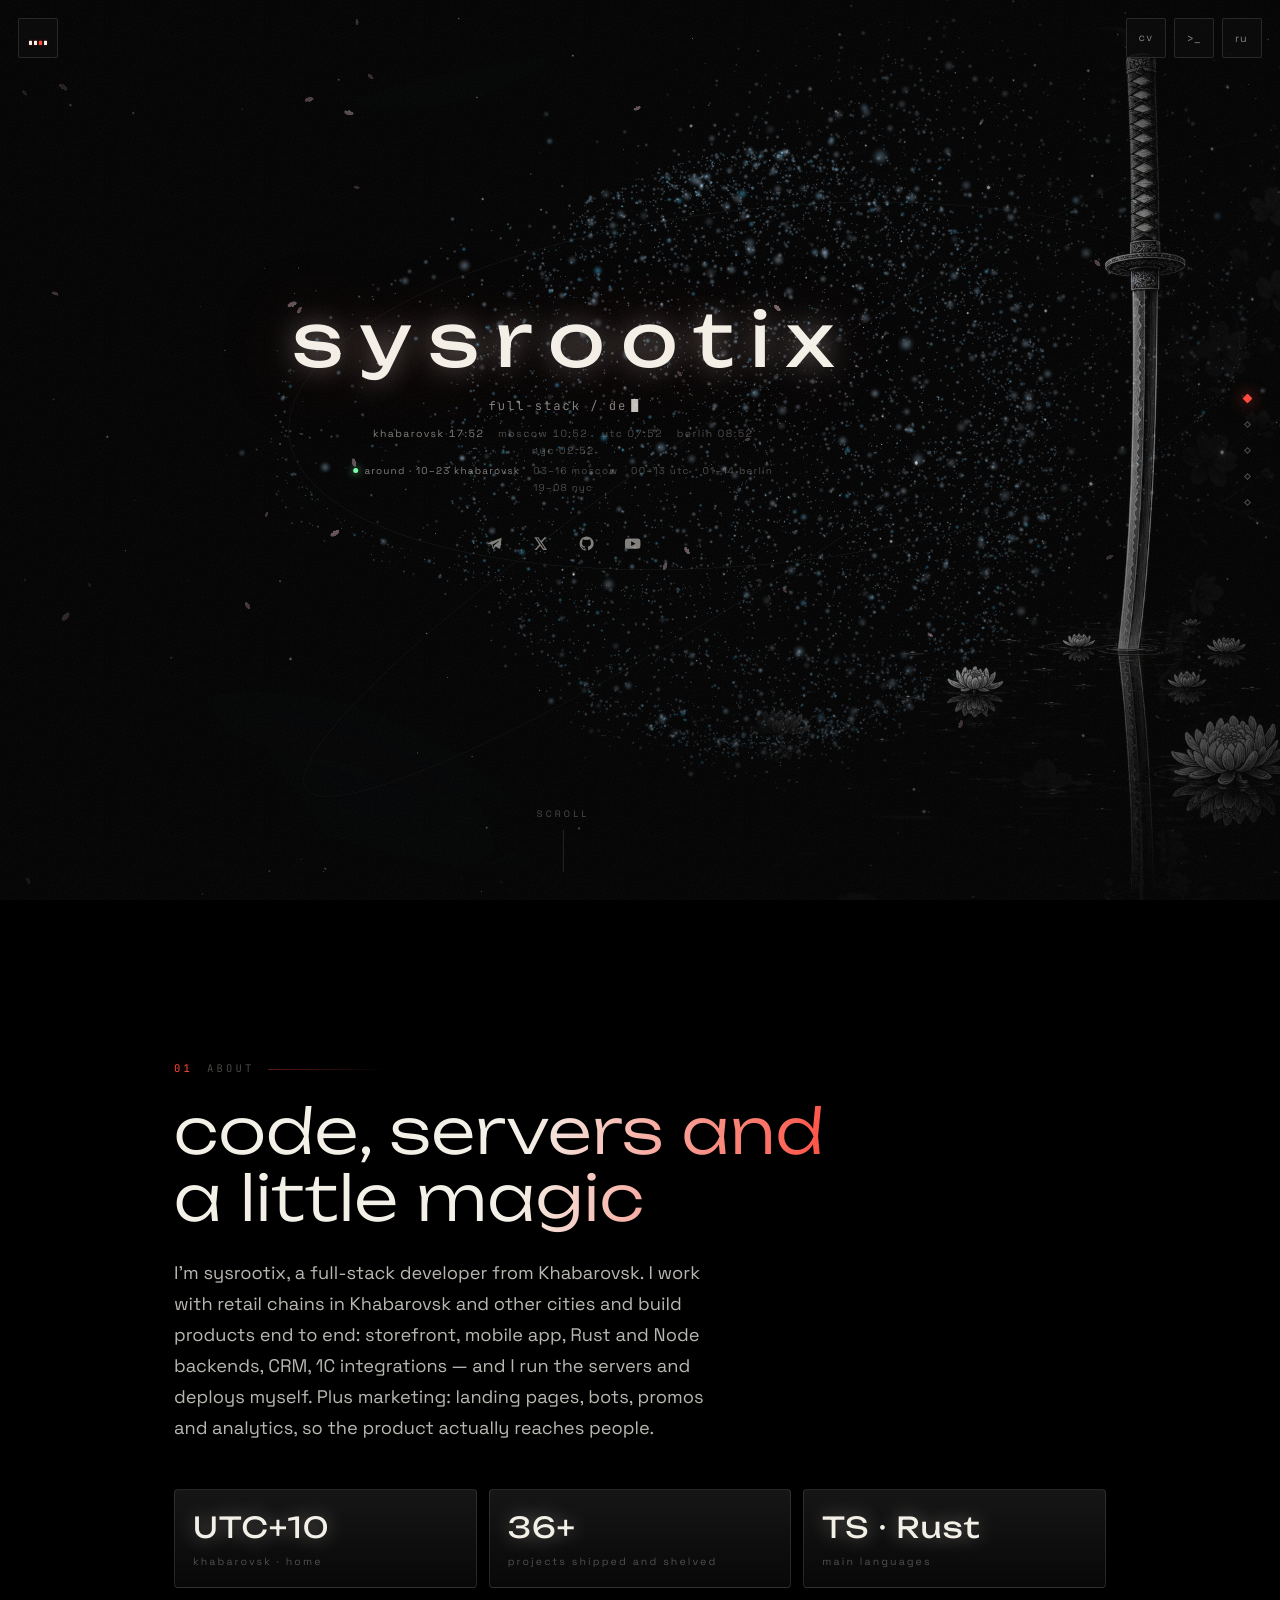
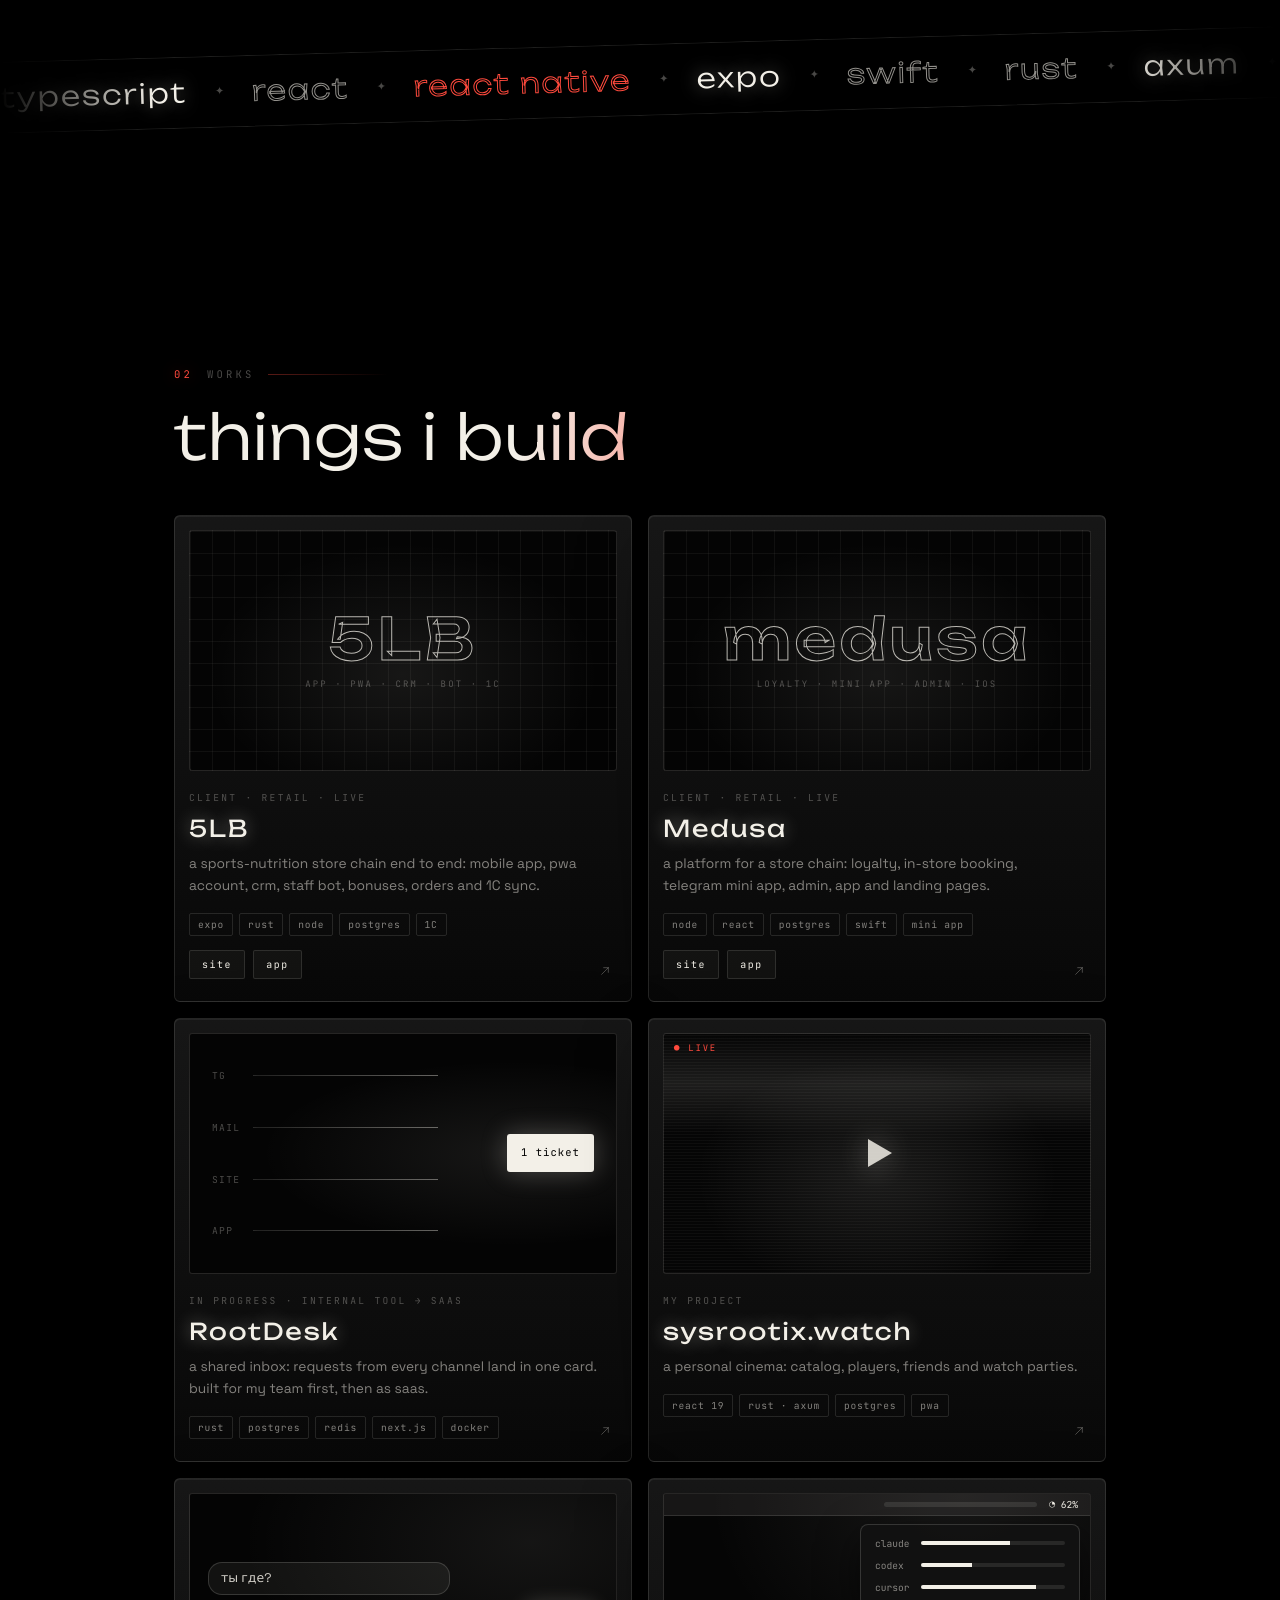
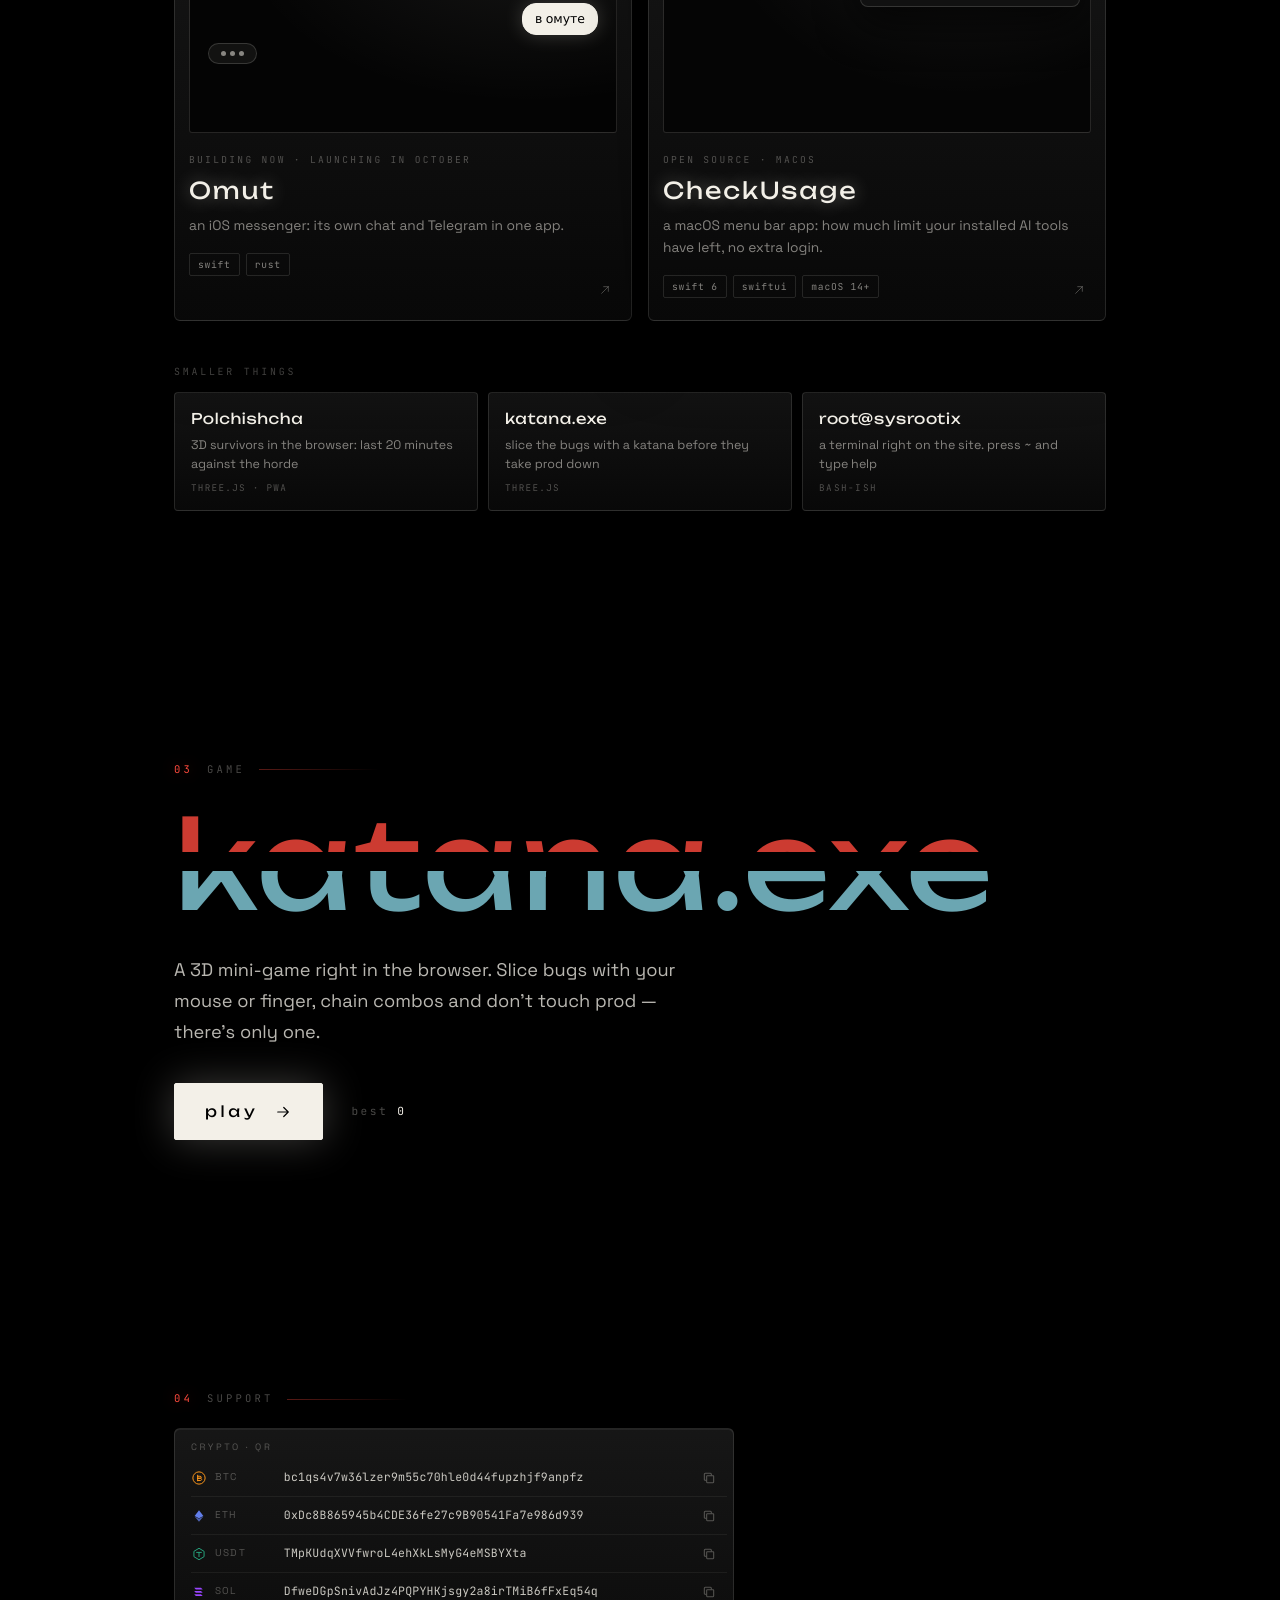
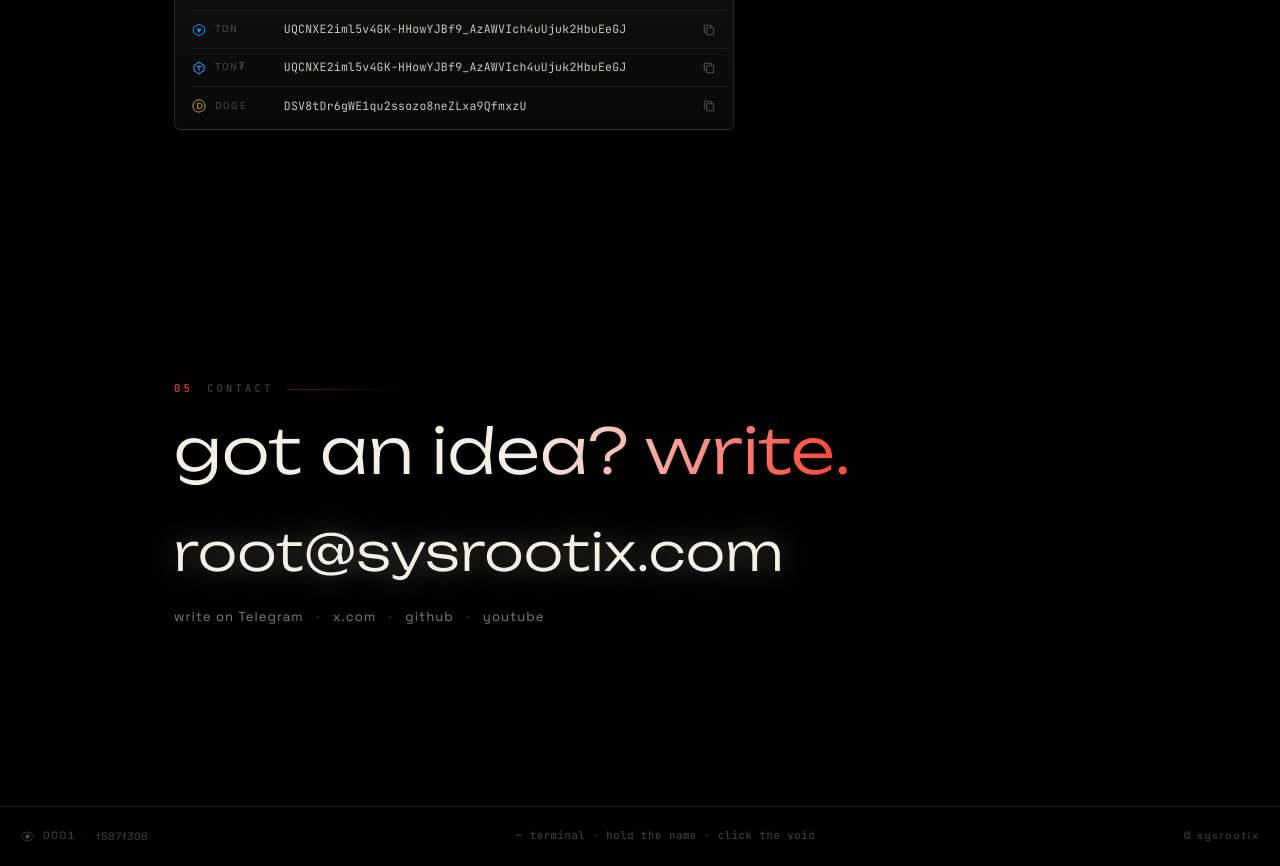
==== commit c3d925c7: "Add /portfolio: resume page for employers Tech-lead portfolio at sysrootix.com/portfolio: hero with " ====
--- a/index.html
+++ b/index.html
@@ -31,7 +31,7 @@
   <link rel="preconnect" href="https://fonts.gstatic.com" crossorigin>
   <link href="https://fonts.googleapis.com/css2?family=JetBrains+Mono:wght@400;500&family=Space+Grotesk:wght@400;500&family=Unbounded:wght@300;400;500&display=swap" rel="stylesheet">
   <link rel="modulepreload" href="assets/vendor/three.module.min.js">
-  <link rel="stylesheet" href="styles.css?v=11">
+  <link rel="stylesheet" href="styles.css?v=12">
   <script>
     try {
       if (!sessionStorage.getItem("sx.boot") && !matchMedia("(prefers-reduced-motion: reduce)").matches) {
@@ -71,6 +71,7 @@
     <span class="eq" aria-hidden="true"><i></i><i></i><i></i><i></i></span>
   </button>
   <div class="top-right">
+    <a class="chip" href="portfolio/" aria-label="Портфолио и резюме">cv</a>
     <button class="chip js-term" type="button" aria-label="Терминал" data-i18n-aria="term">&gt;_</button>
     <button class="chip lang" type="button" id="lang" aria-label="English">en</button>
   </div>
--- a/styles.css
+++ b/styles.css
@@ -273,6 +273,8 @@
   position: static;
 }
 
+a.chip { text-decoration: none; }
+
 .js-term.chip {
   font-family: var(--mono);
   letter-spacing: 0;
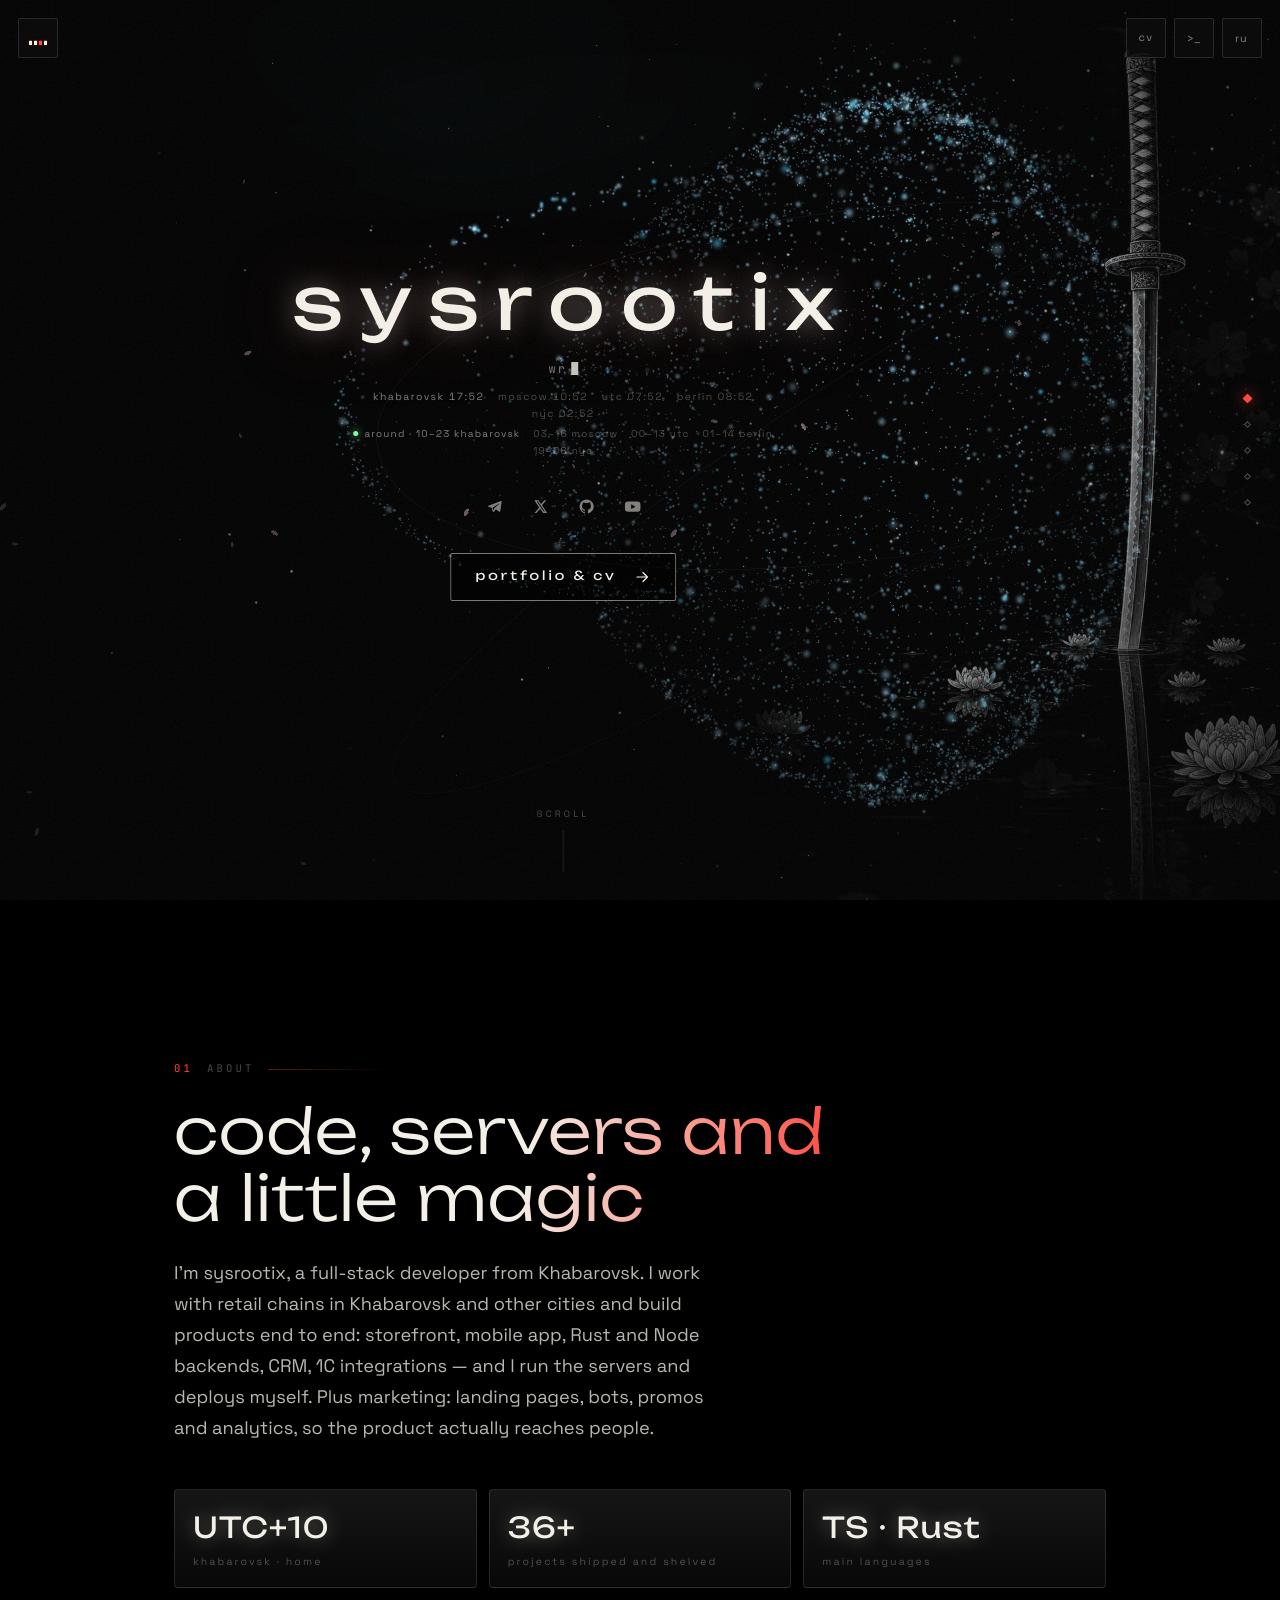
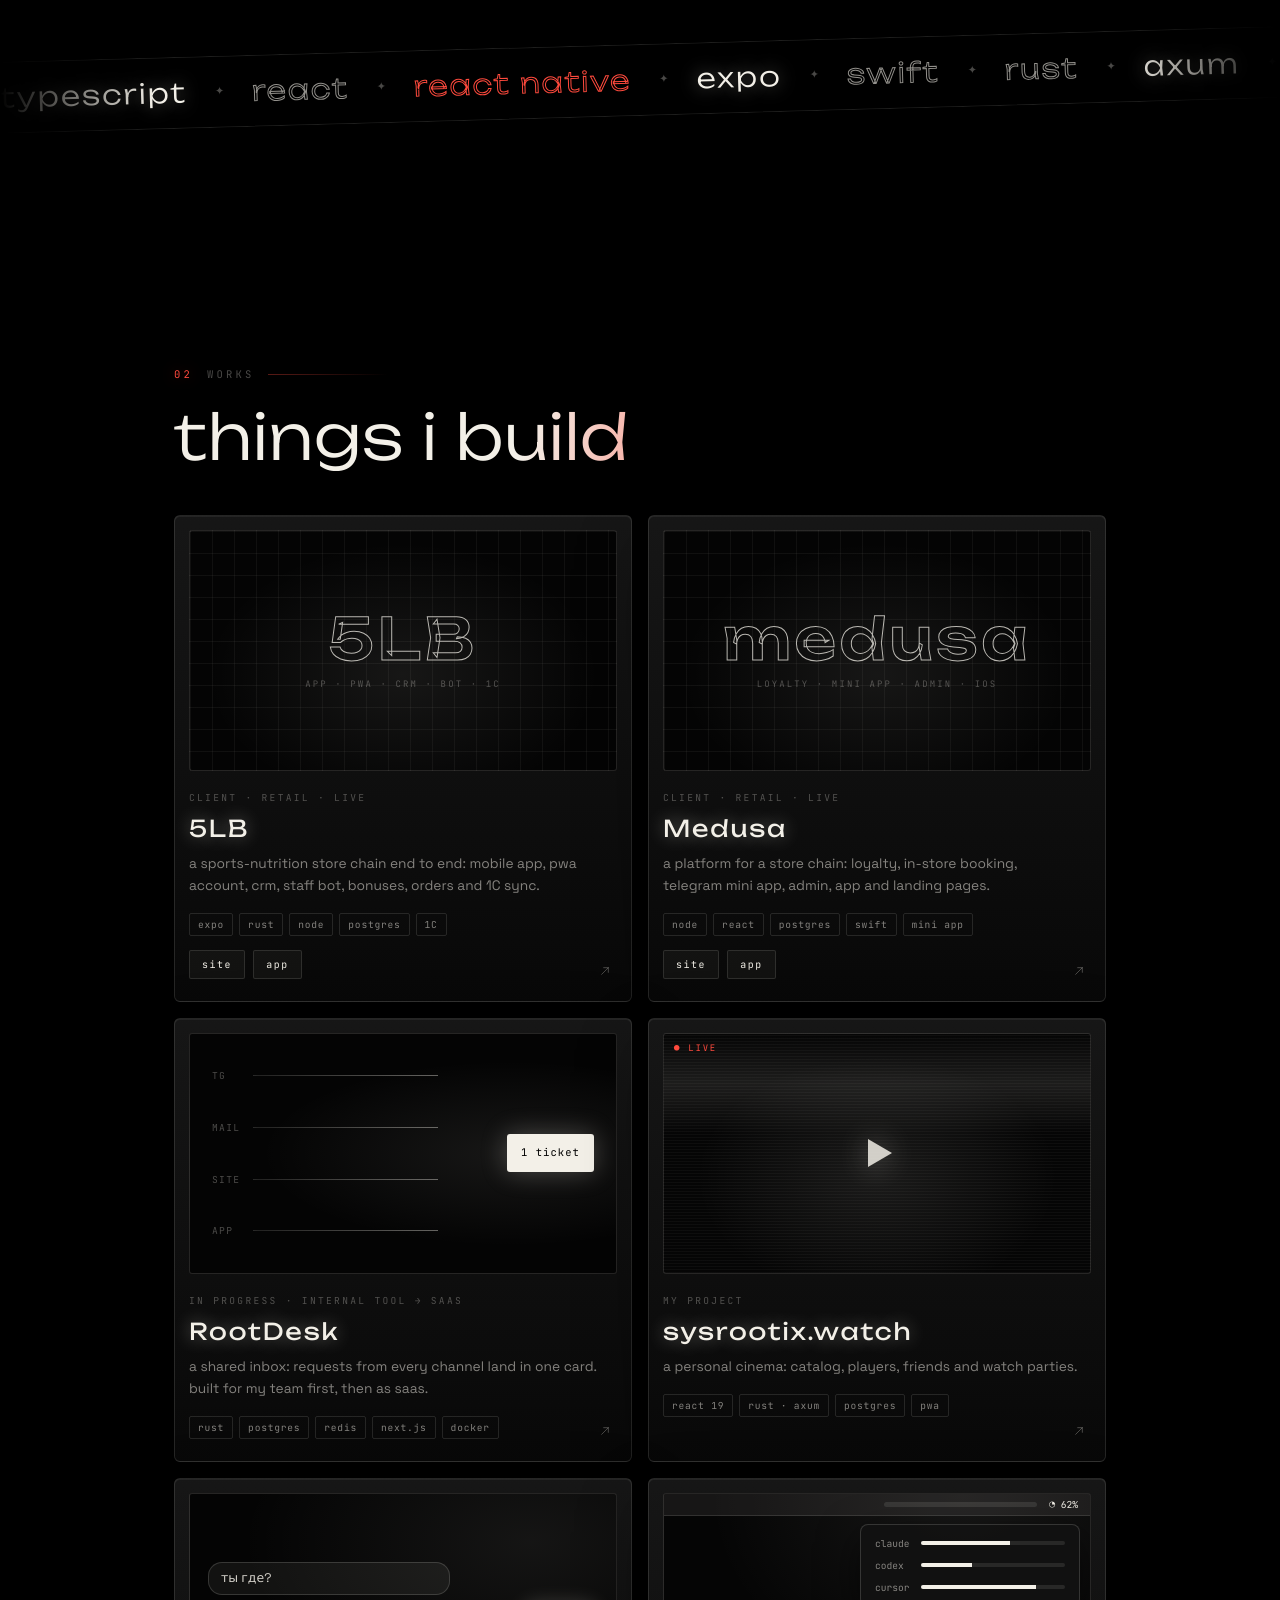
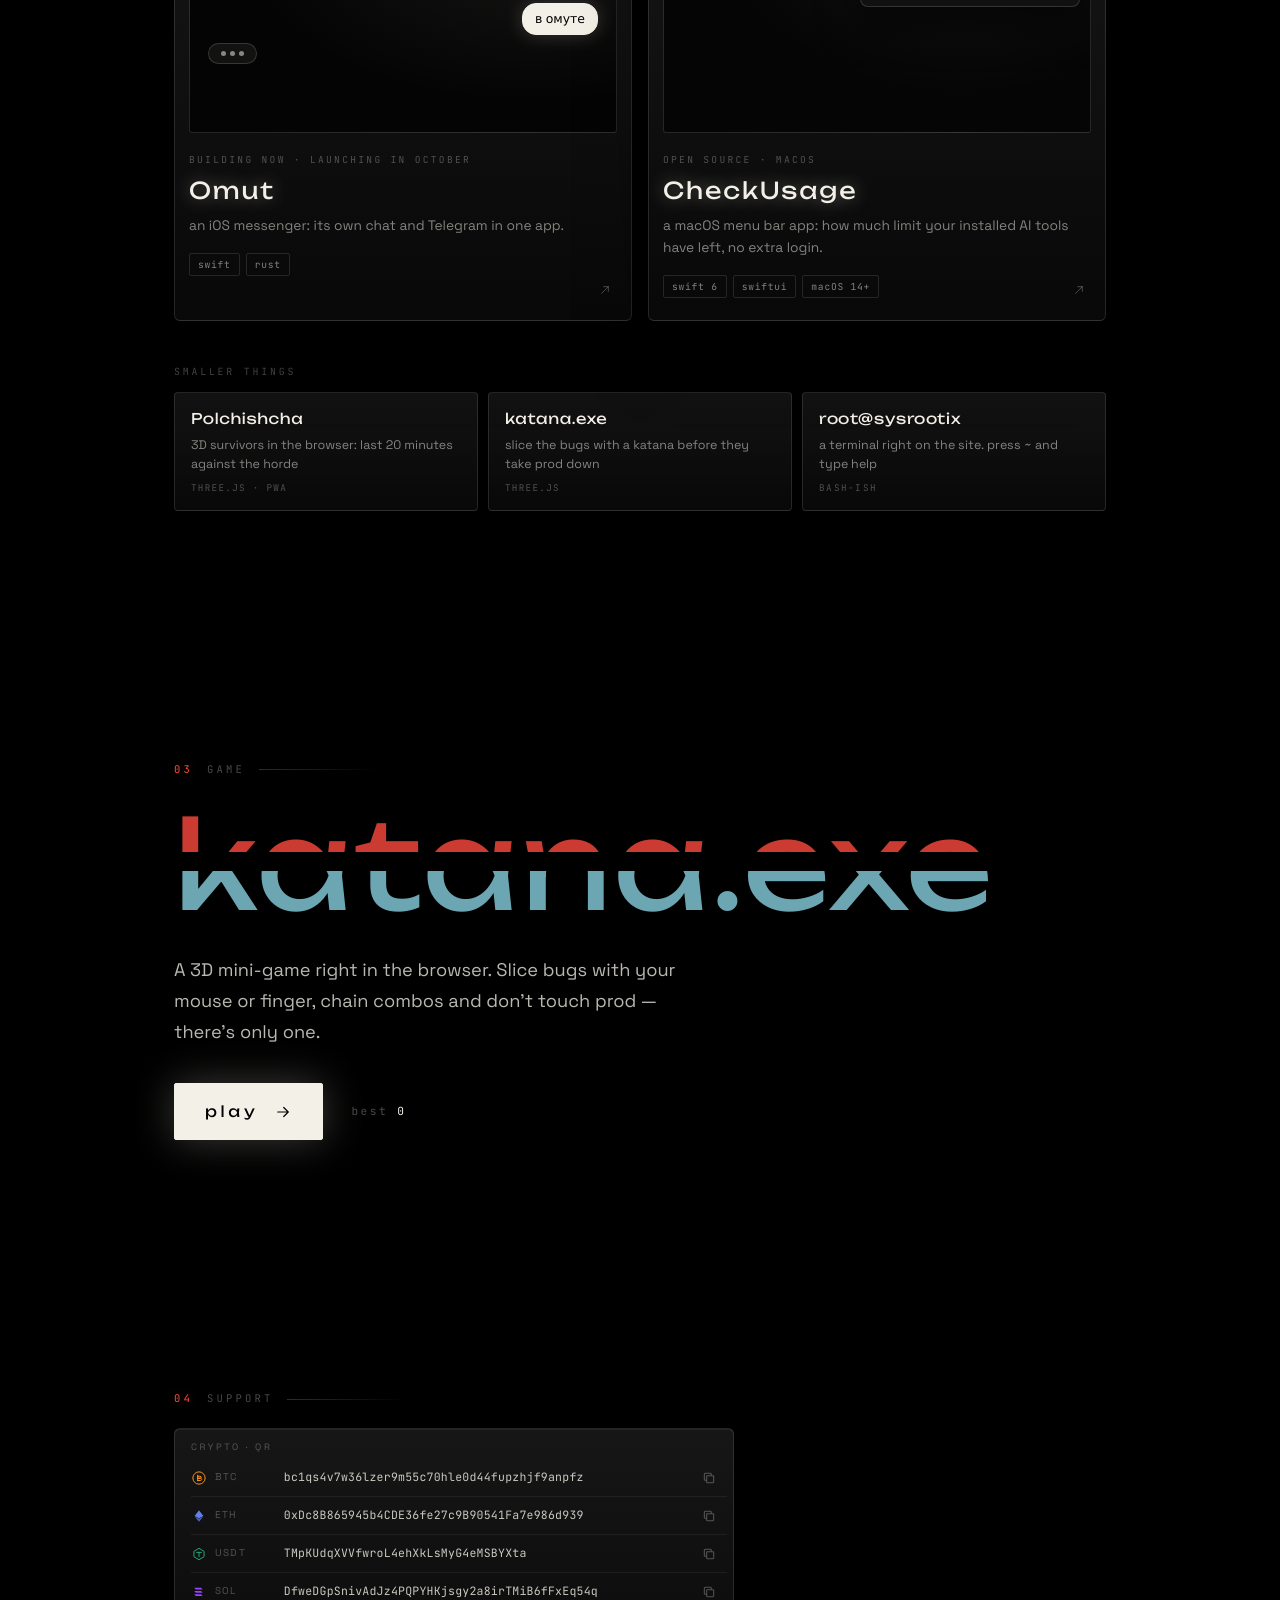
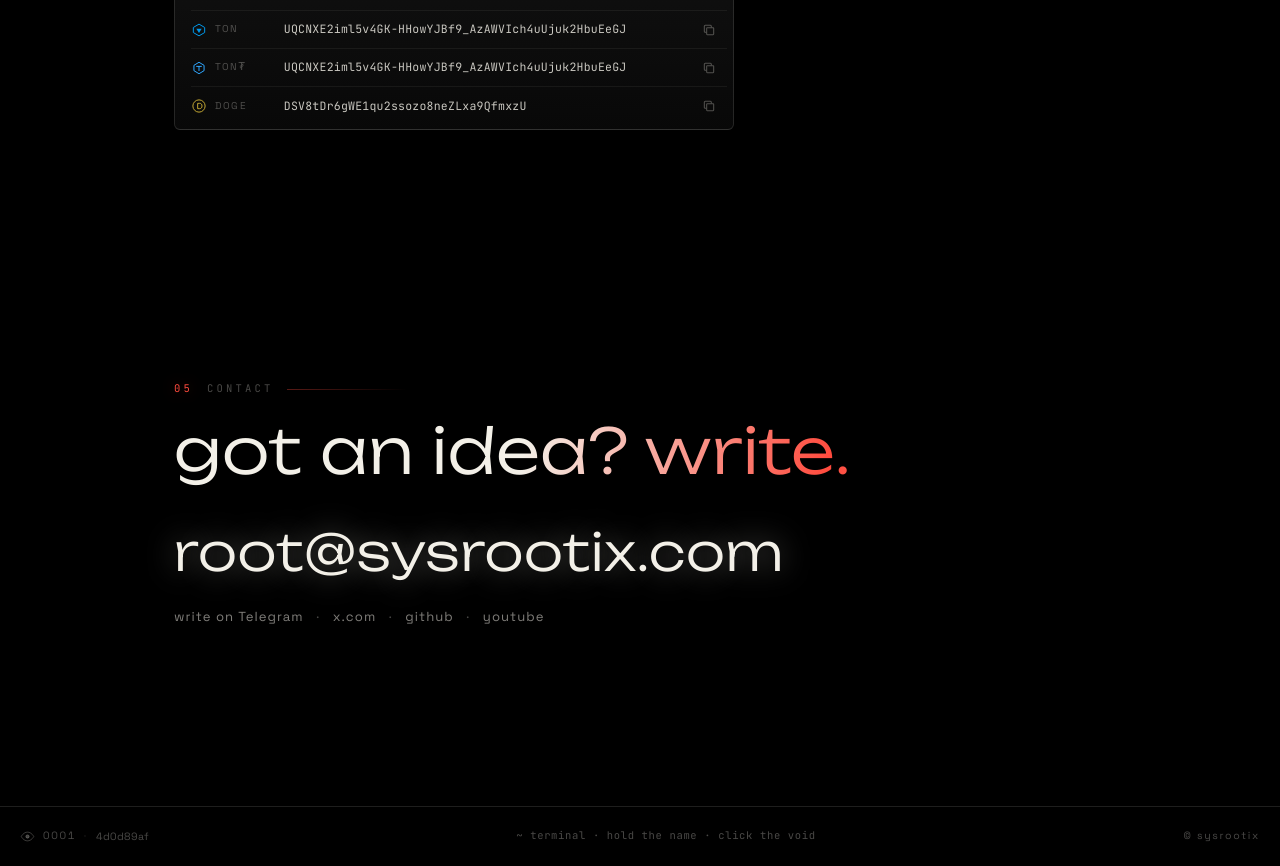
==== commit 13d7d40f: "Hero: portfolio & cv button Co-Authored-By: Claude Opus 5.5 <noreply@anthropic.com>" ====
--- a/index.html
+++ b/index.html
@@ -31,7 +31,7 @@
   <link rel="preconnect" href="https://fonts.gstatic.com" crossorigin>
   <link href="https://fonts.googleapis.com/css2?family=JetBrains+Mono:wght@400;500&family=Space+Grotesk:wght@400;500&family=Unbounded:wght@300;400;500&display=swap" rel="stylesheet">
   <link rel="modulepreload" href="assets/vendor/three.module.min.js">
-  <link rel="stylesheet" href="styles.css?v=12">
+  <link rel="stylesheet" href="styles.css?v=13">
   <script>
     try {
       if (!sessionStorage.getItem("sx.boot") && !matchMedia("(prefers-reduced-motion: reduce)").matches) {
@@ -106,6 +106,10 @@
           <svg viewBox="0 0 24 24" aria-hidden="true"><path d="M23 12.2s0-3.4-.4-5c-.2-.9-.9-1.6-1.8-1.8C19.1 5 12 5 12 5s-7.1 0-8.8.4c-.9.2-1.6.9-1.8 1.8C1 8.8 1 12.2 1 12.2s0 3.4.4 5c.2.9.9 1.6 1.8 1.8C4.9 19.4 12 19.4 12 19.4s7.1 0 8.8-.4c.9-.2 1.6-.9 1.8-1.8.4-1.6.4-5 .4-5zM9.8 15.6V8.8l6.2 3.4-6.2 3.4z"/></svg>
         </a>
       </nav>
+      <a class="btn btn-cv" href="portfolio/">
+        <span data-i18n="cvBtn">портфолио и резюме</span>
+        <svg viewBox="0 0 24 24" aria-hidden="true"><path d="M5 12h14M13 6l6 6-6 6" fill="none"/></svg>
+      </a>
       <a class="cue" href="#about">
         <span data-i18n="scroll">листай</span>
         <i aria-hidden="true"></i>
@@ -382,7 +386,7 @@
       a.addEventListener("canplaythrough", go);
     })();
   </script>
-  <script src="script.js?v=11"></script>
+  <script src="script.js?v=12"></script>
   <script src="terminal.js?v=4"></script>
   <script type="module" src="scene.js?v=2"></script>
 </body>
--- a/styles.css
+++ b/styles.css
@@ -1469,6 +1469,28 @@
   transform: translateX(4px);
 }
 
+/* hero: кнопка на /portfolio — контурная, чтобы не спорить с именем */
+.btn-cv {
+  margin-top: 26px;
+  padding: 14px 24px;
+  font-size: 0.78rem;
+  color: var(--fg);
+  background: rgba(0, 0, 0, 0.45);
+  border-color: rgba(243, 240, 232, 0.5);
+  box-shadow: none;
+}
+
+.btn-cv::after {
+  background: linear-gradient(110deg, transparent 30%, rgba(243, 240, 232, 0.18) 50%, transparent 70%);
+}
+
+.btn-cv:hover,
+.btn-cv:focus-visible {
+  color: #000;
+  background: var(--fg);
+  box-shadow: 0 0 50px rgba(243, 240, 232, 0.3);
+}
+
 .best {
   font-family: var(--mono);
   font-size: 0.7rem;
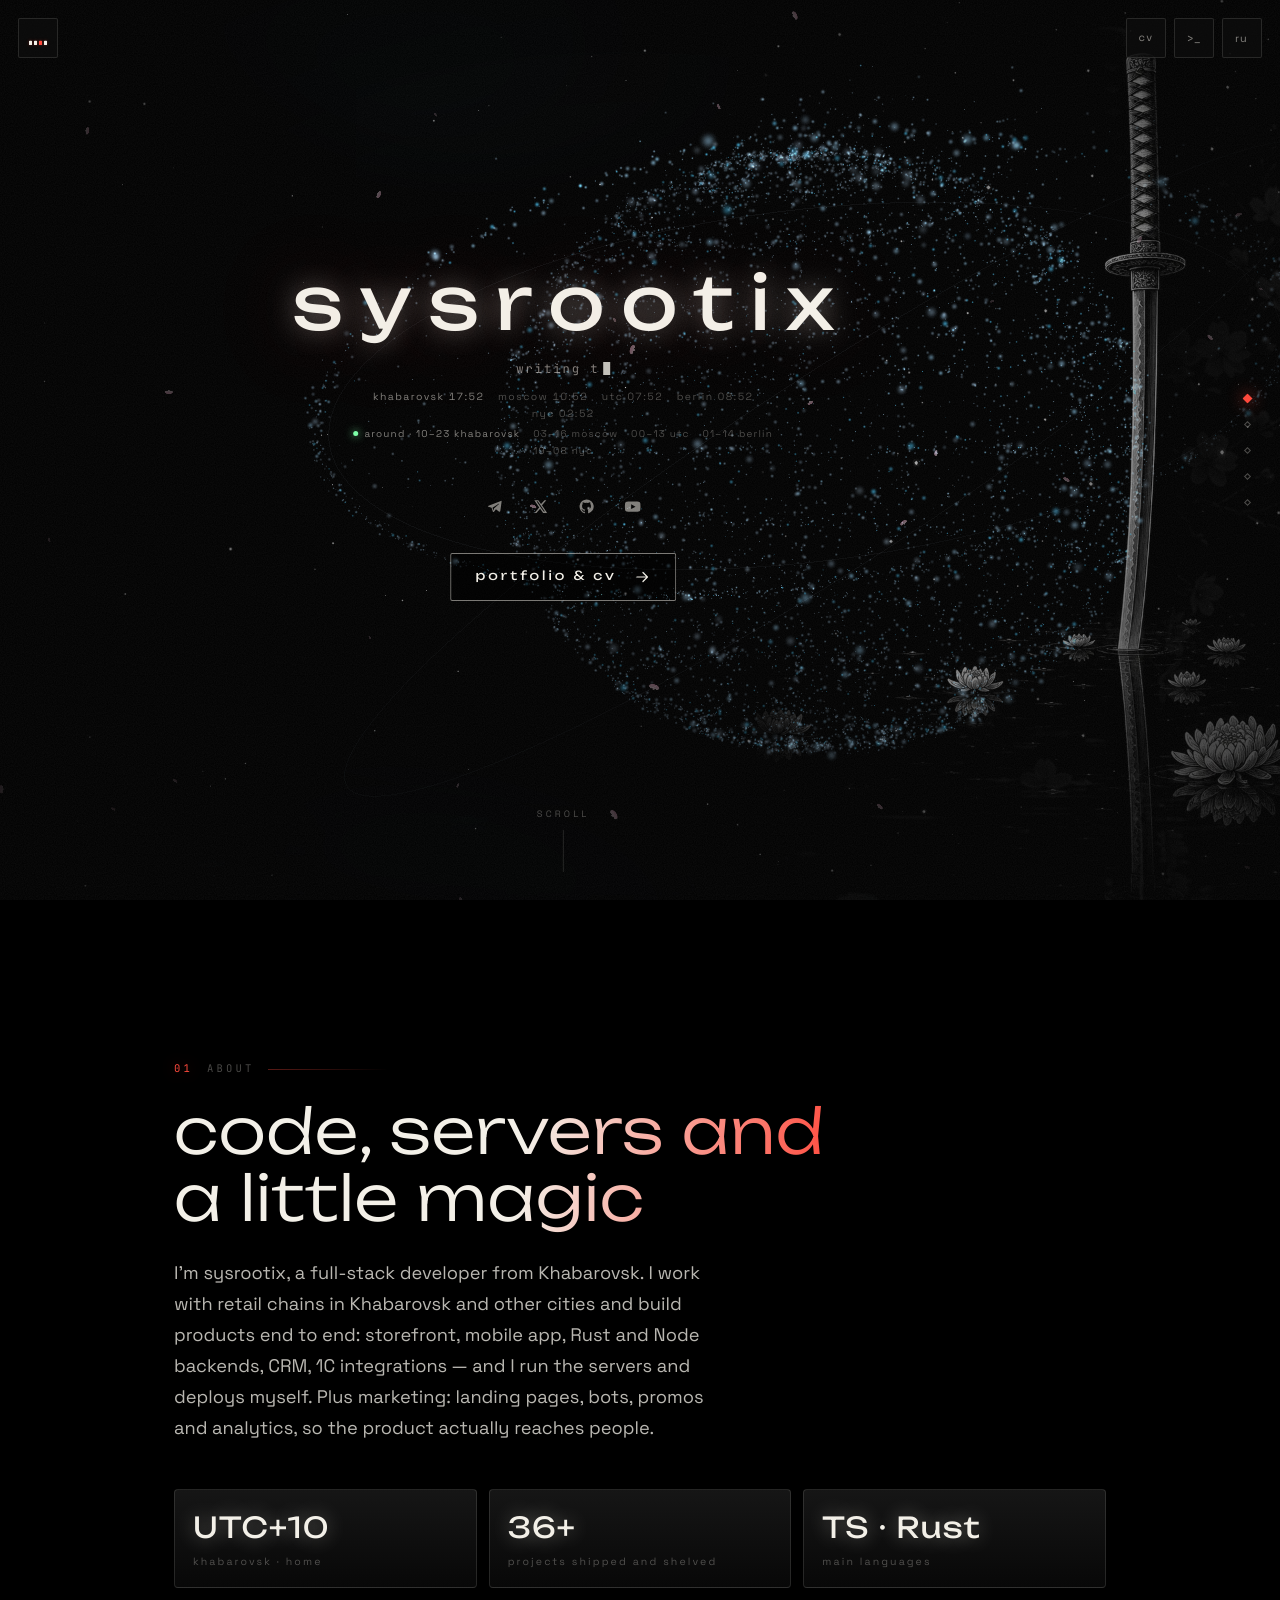
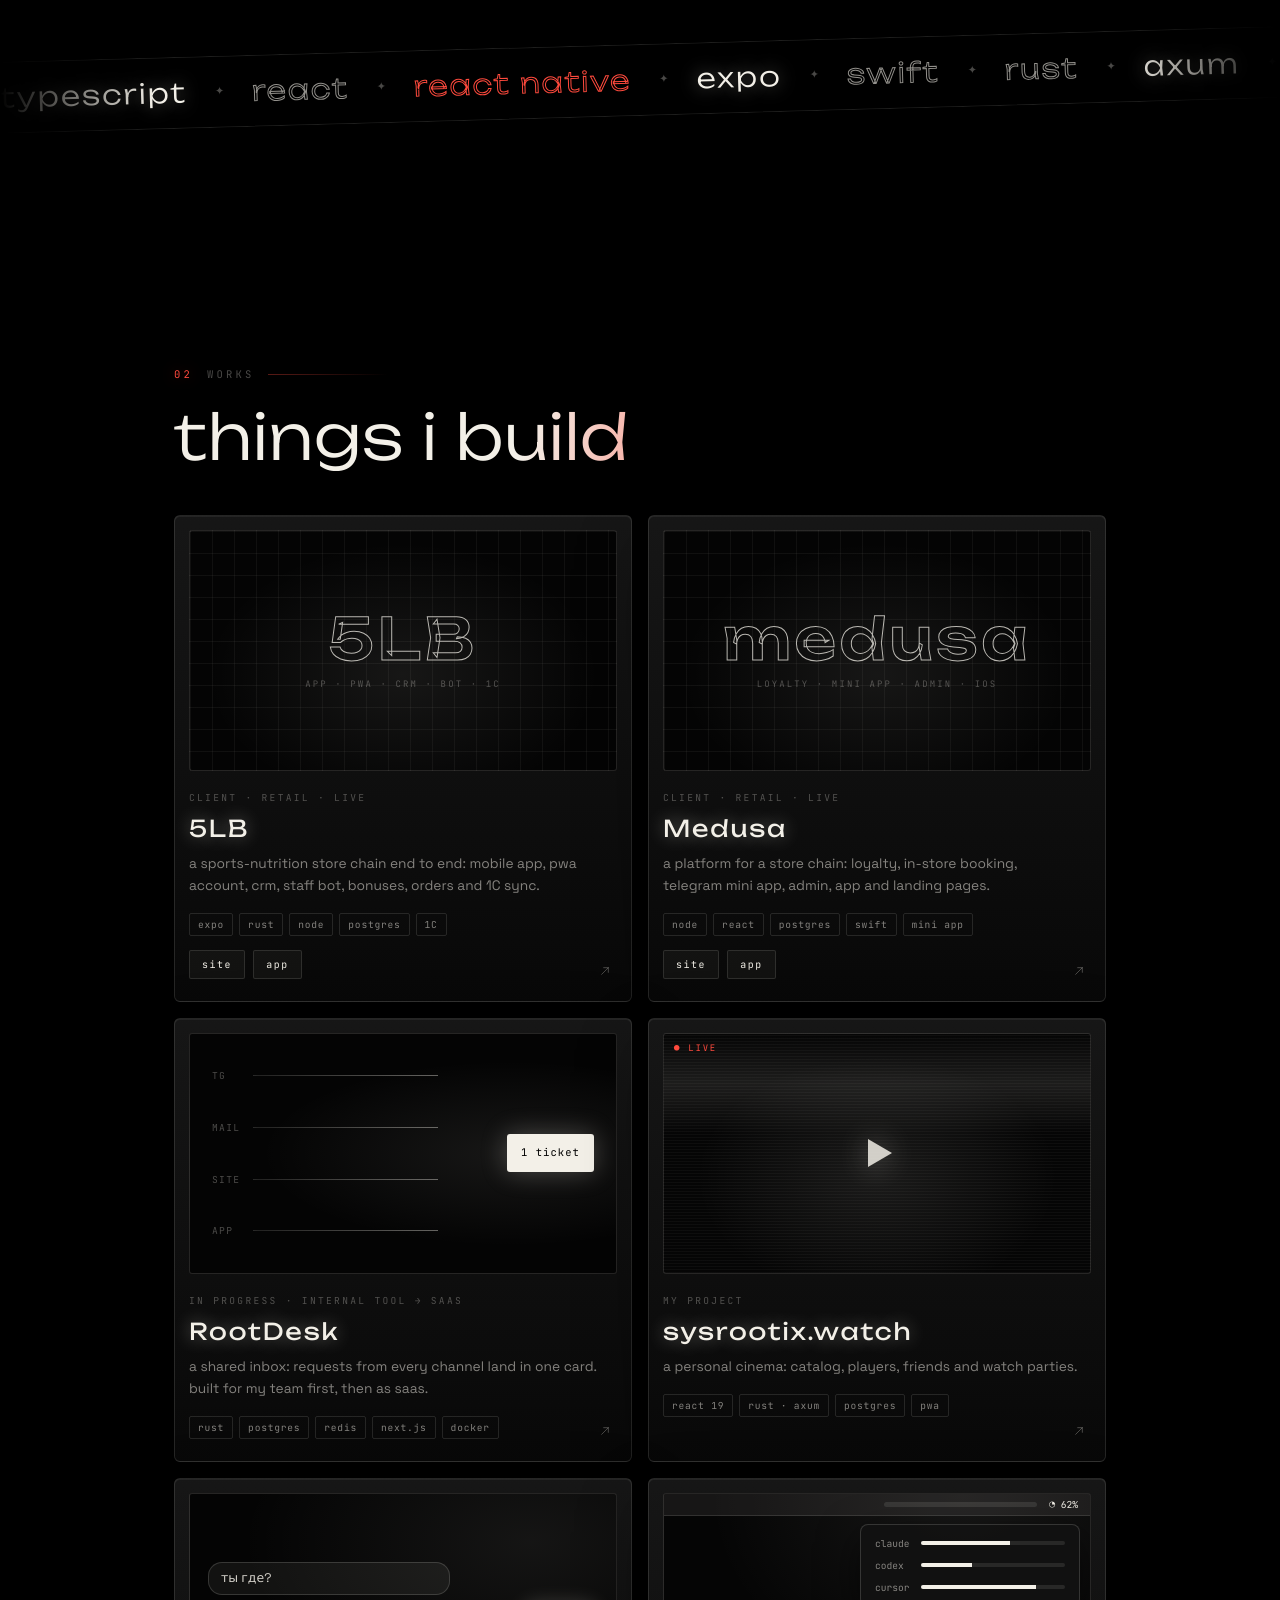
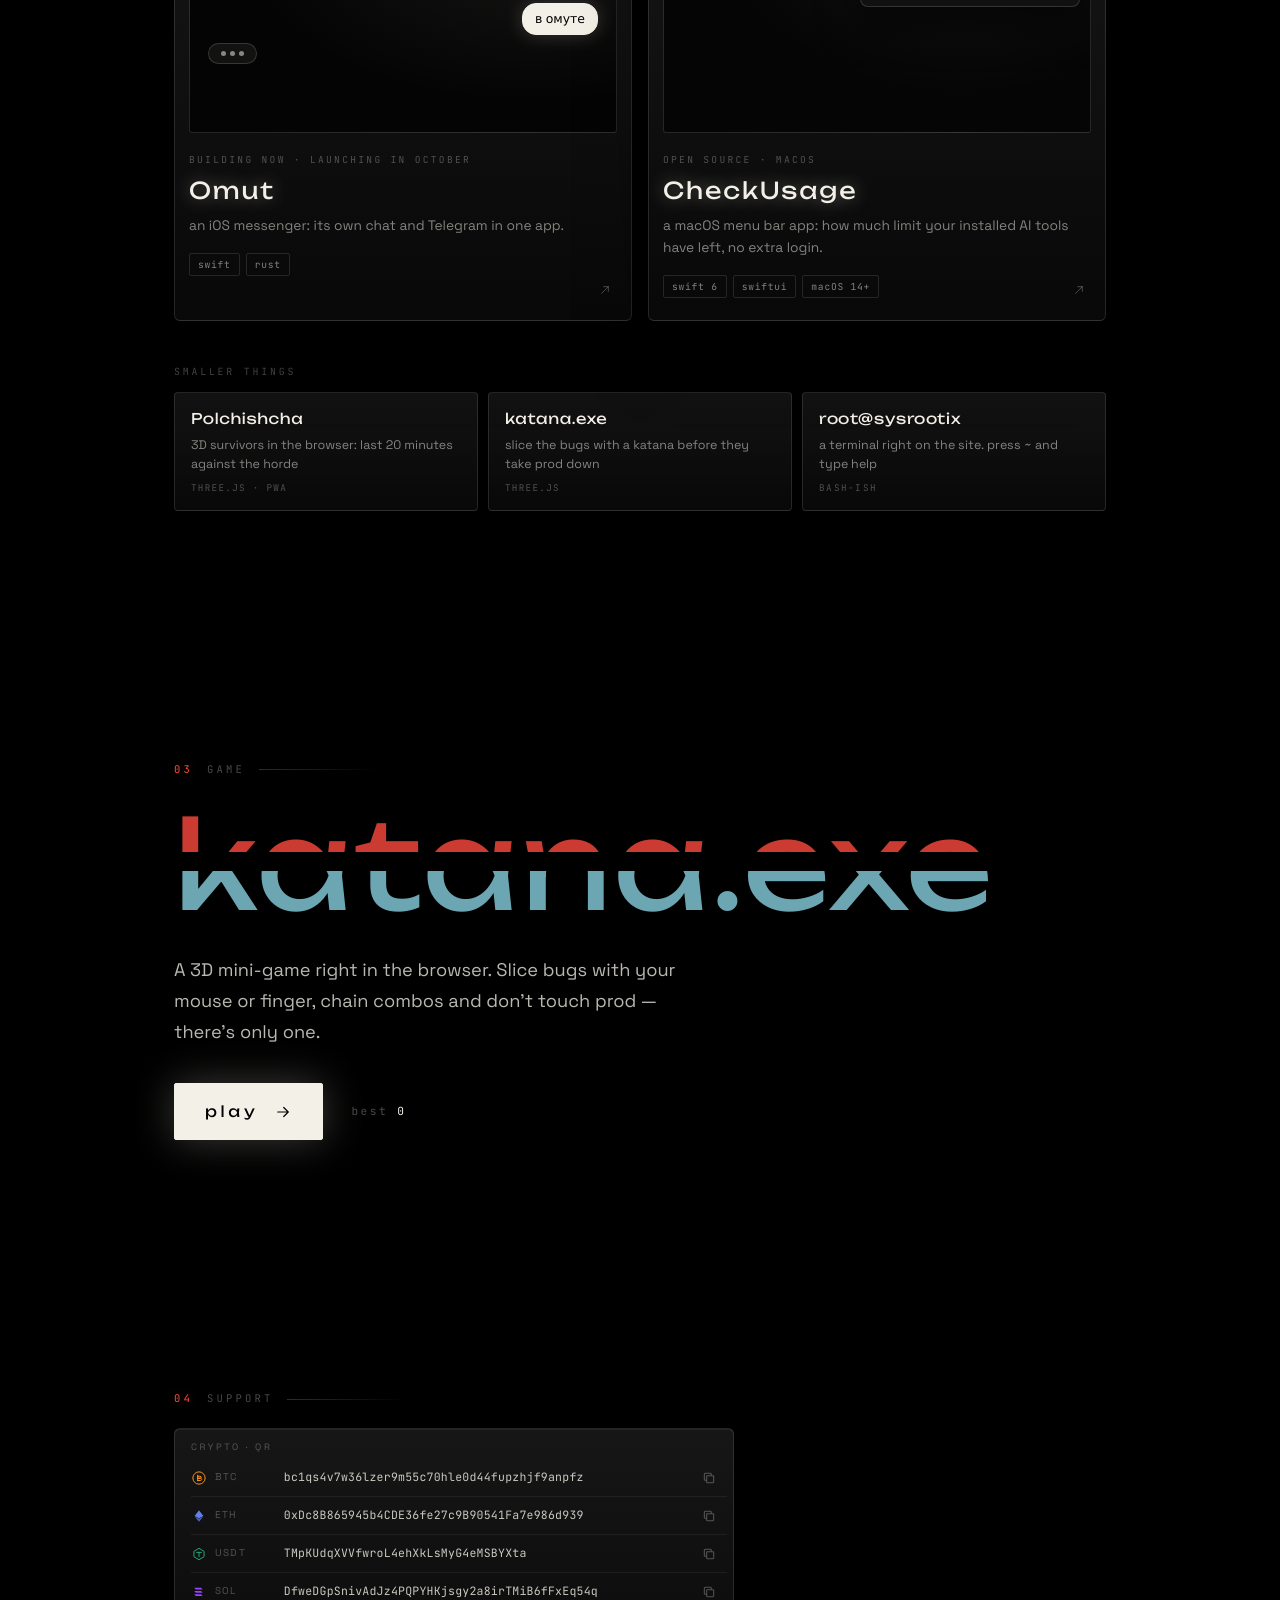
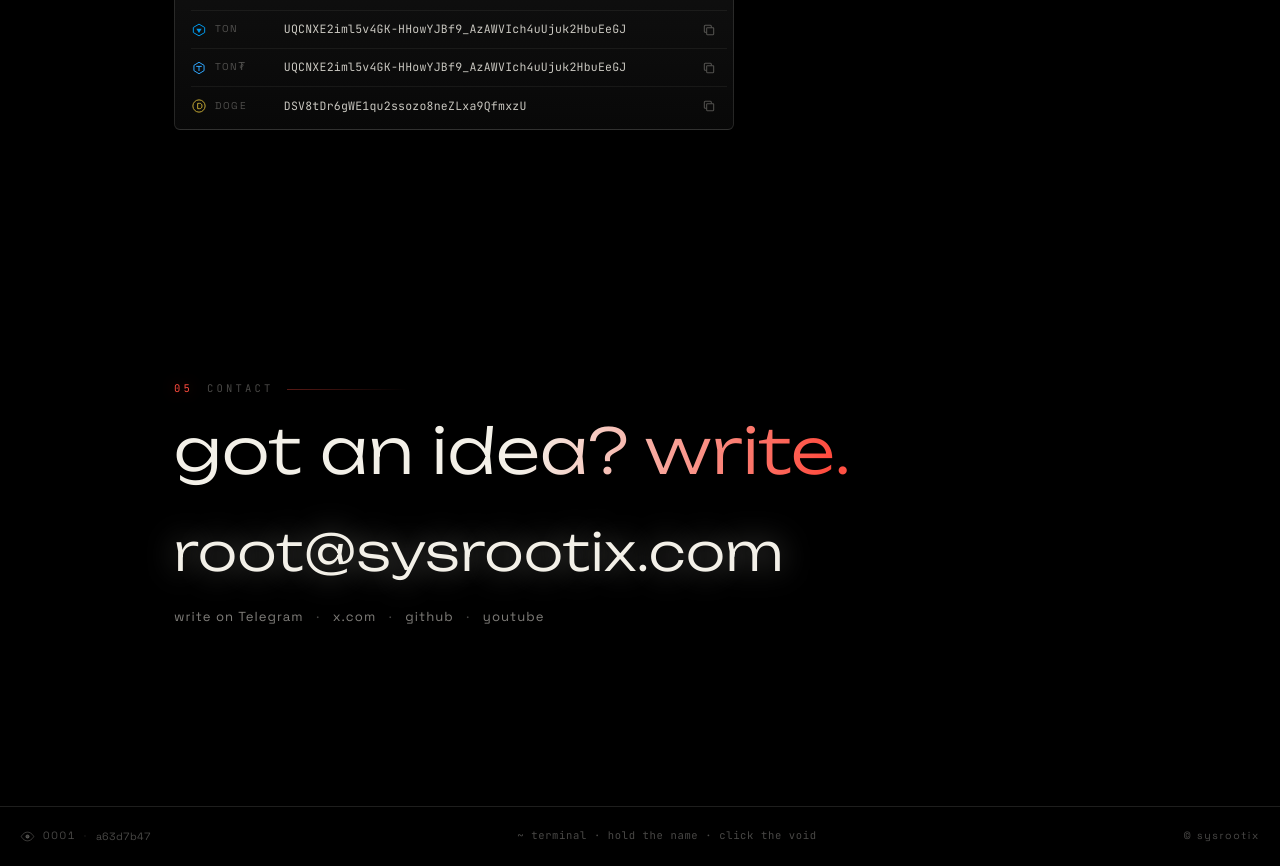
==== commit fb150ef5: "Portfolio: English version (/portfolio/en/), EN résumé PDF, ru/en switch Co-Authored-By: Claude Opus" ====
--- a/index.html
+++ b/index.html
@@ -386,7 +386,7 @@
       a.addEventListener("canplaythrough", go);
     })();
   </script>
-  <script src="script.js?v=12"></script>
+  <script src="script.js?v=13"></script>
   <script src="terminal.js?v=4"></script>
   <script type="module" src="scene.js?v=2"></script>
 </body>
